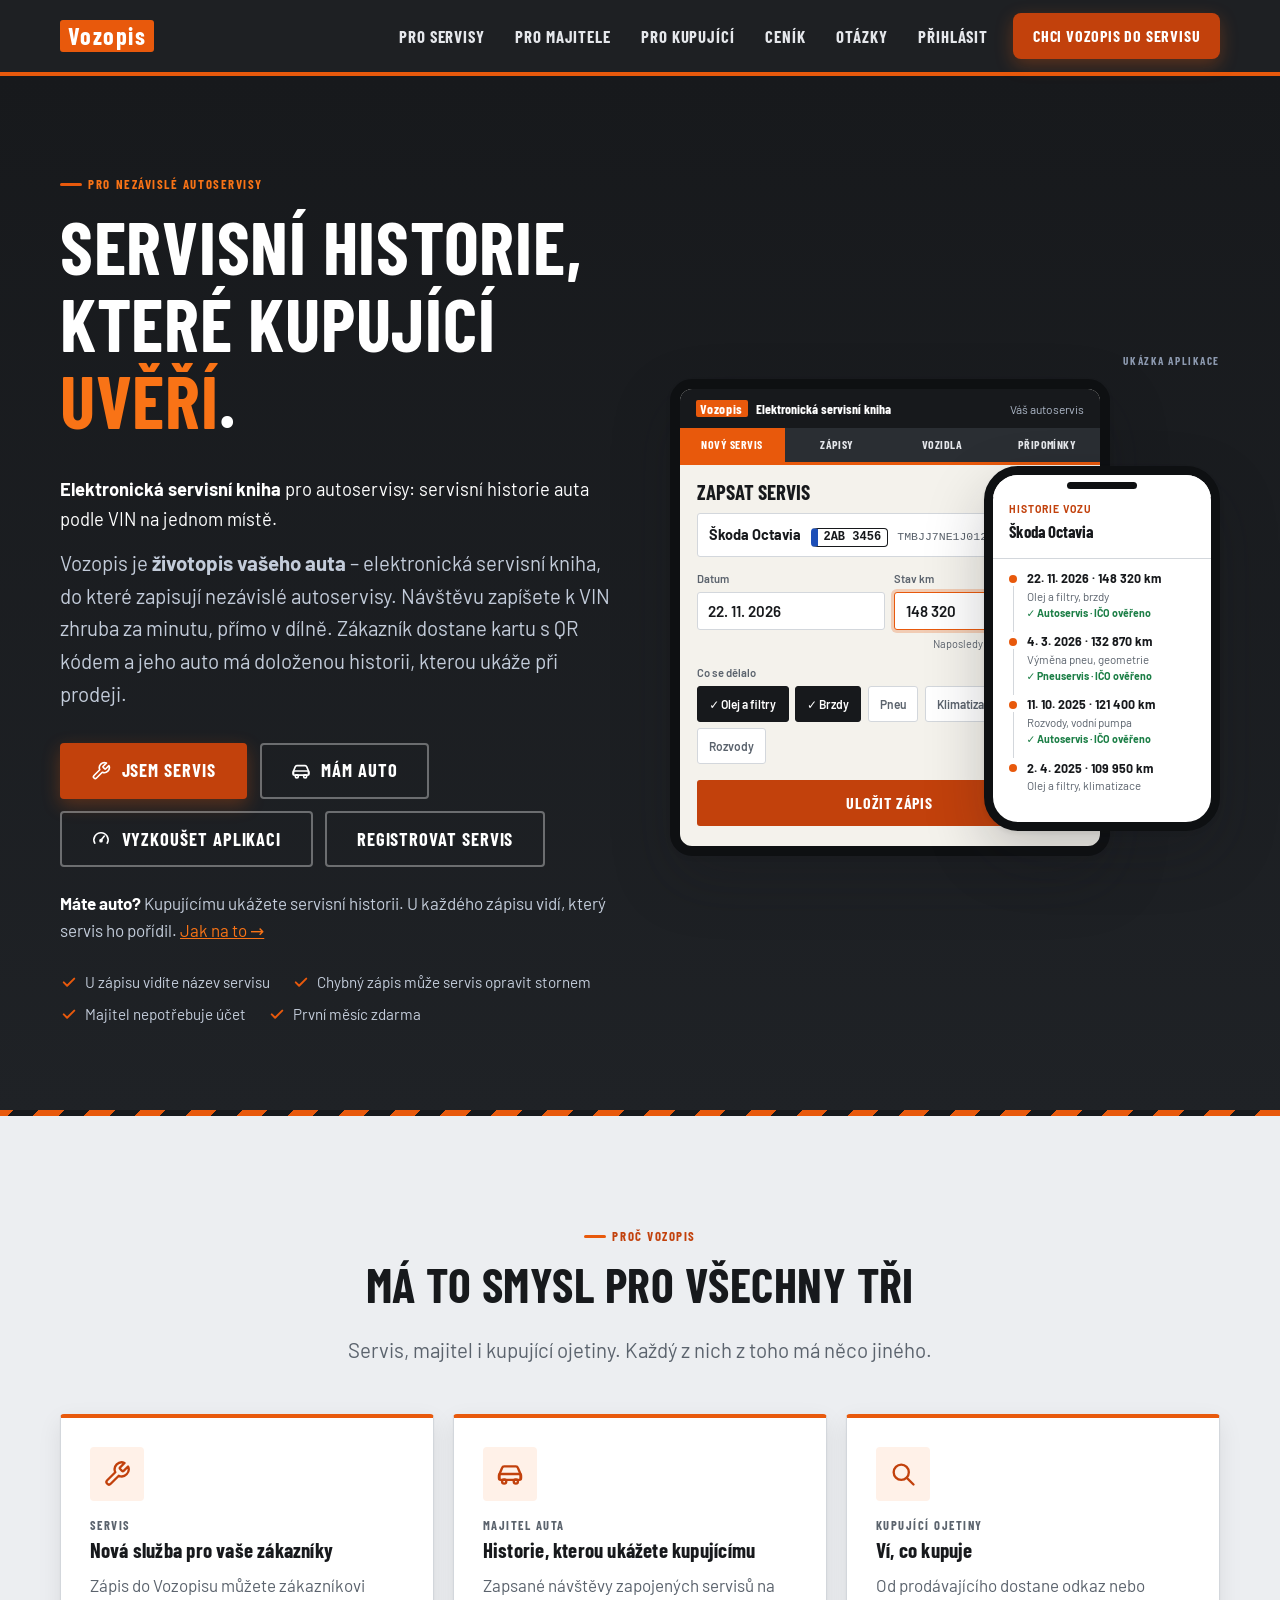
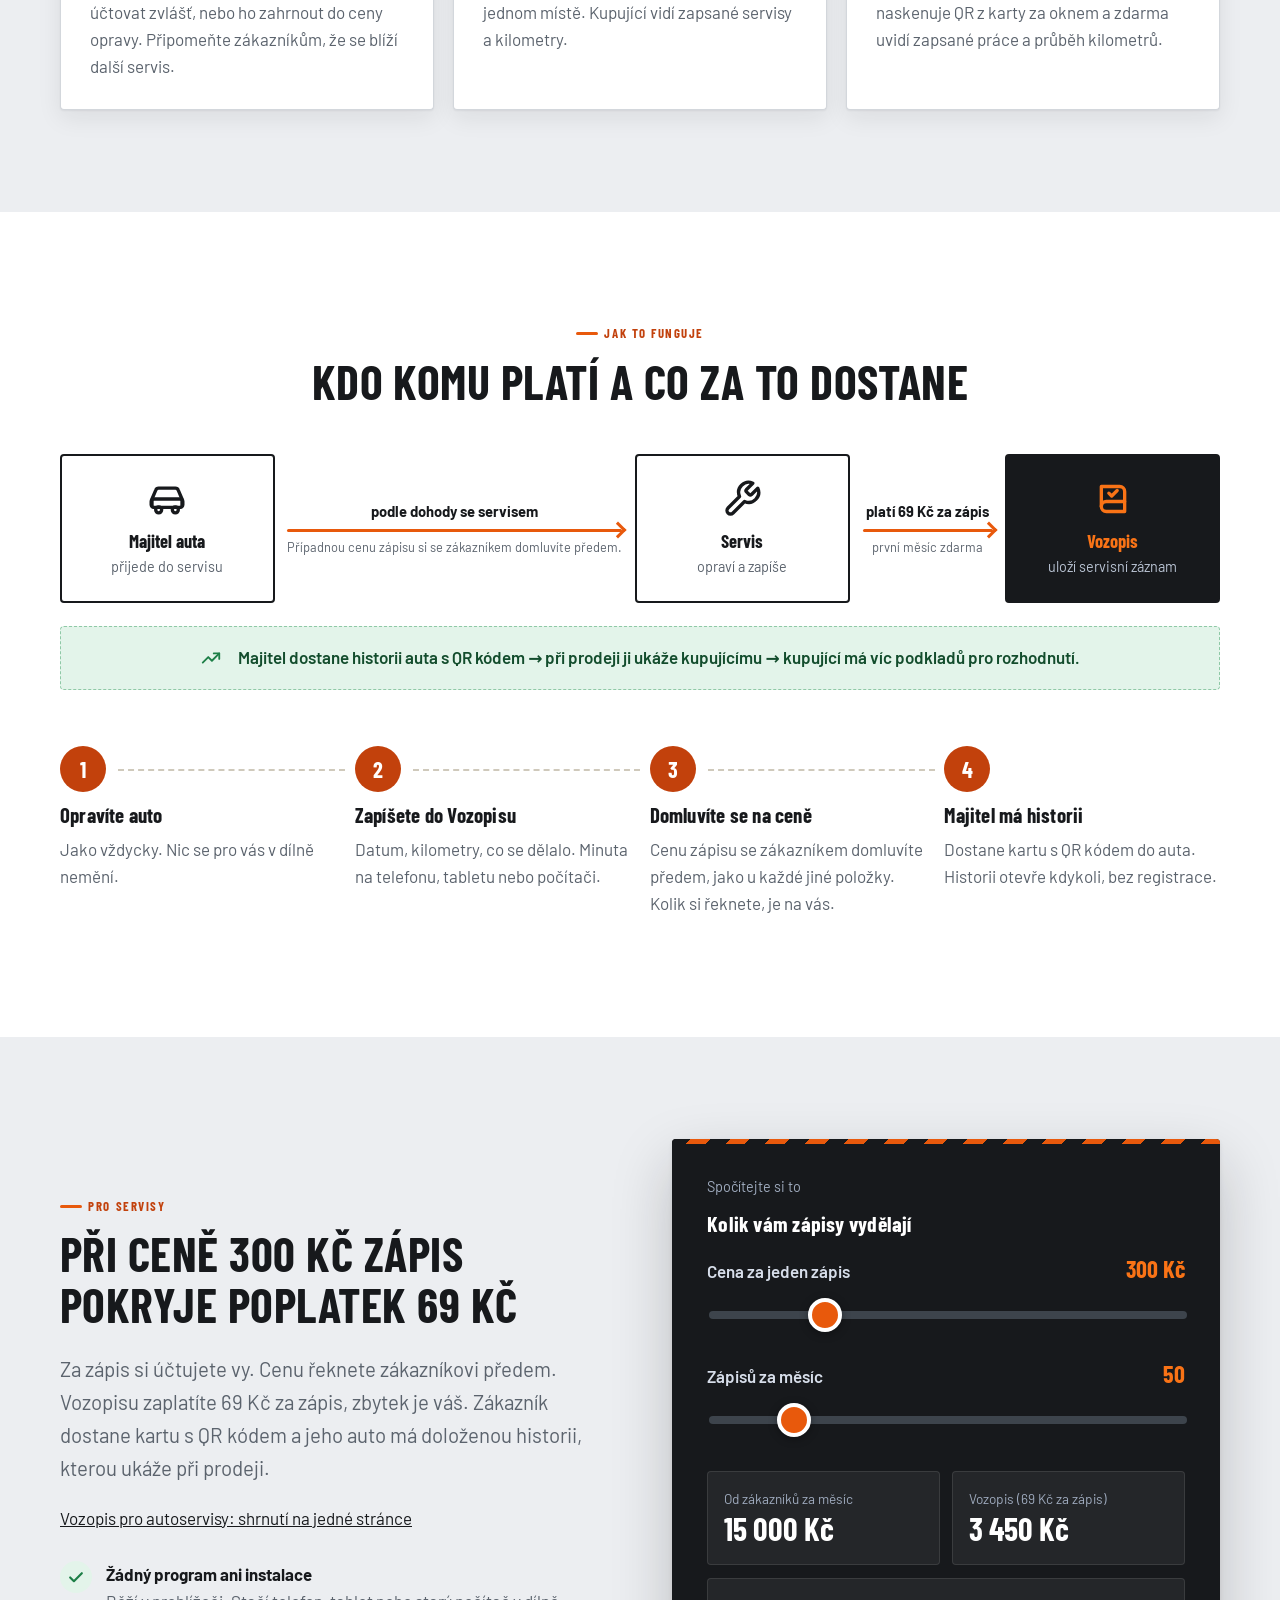
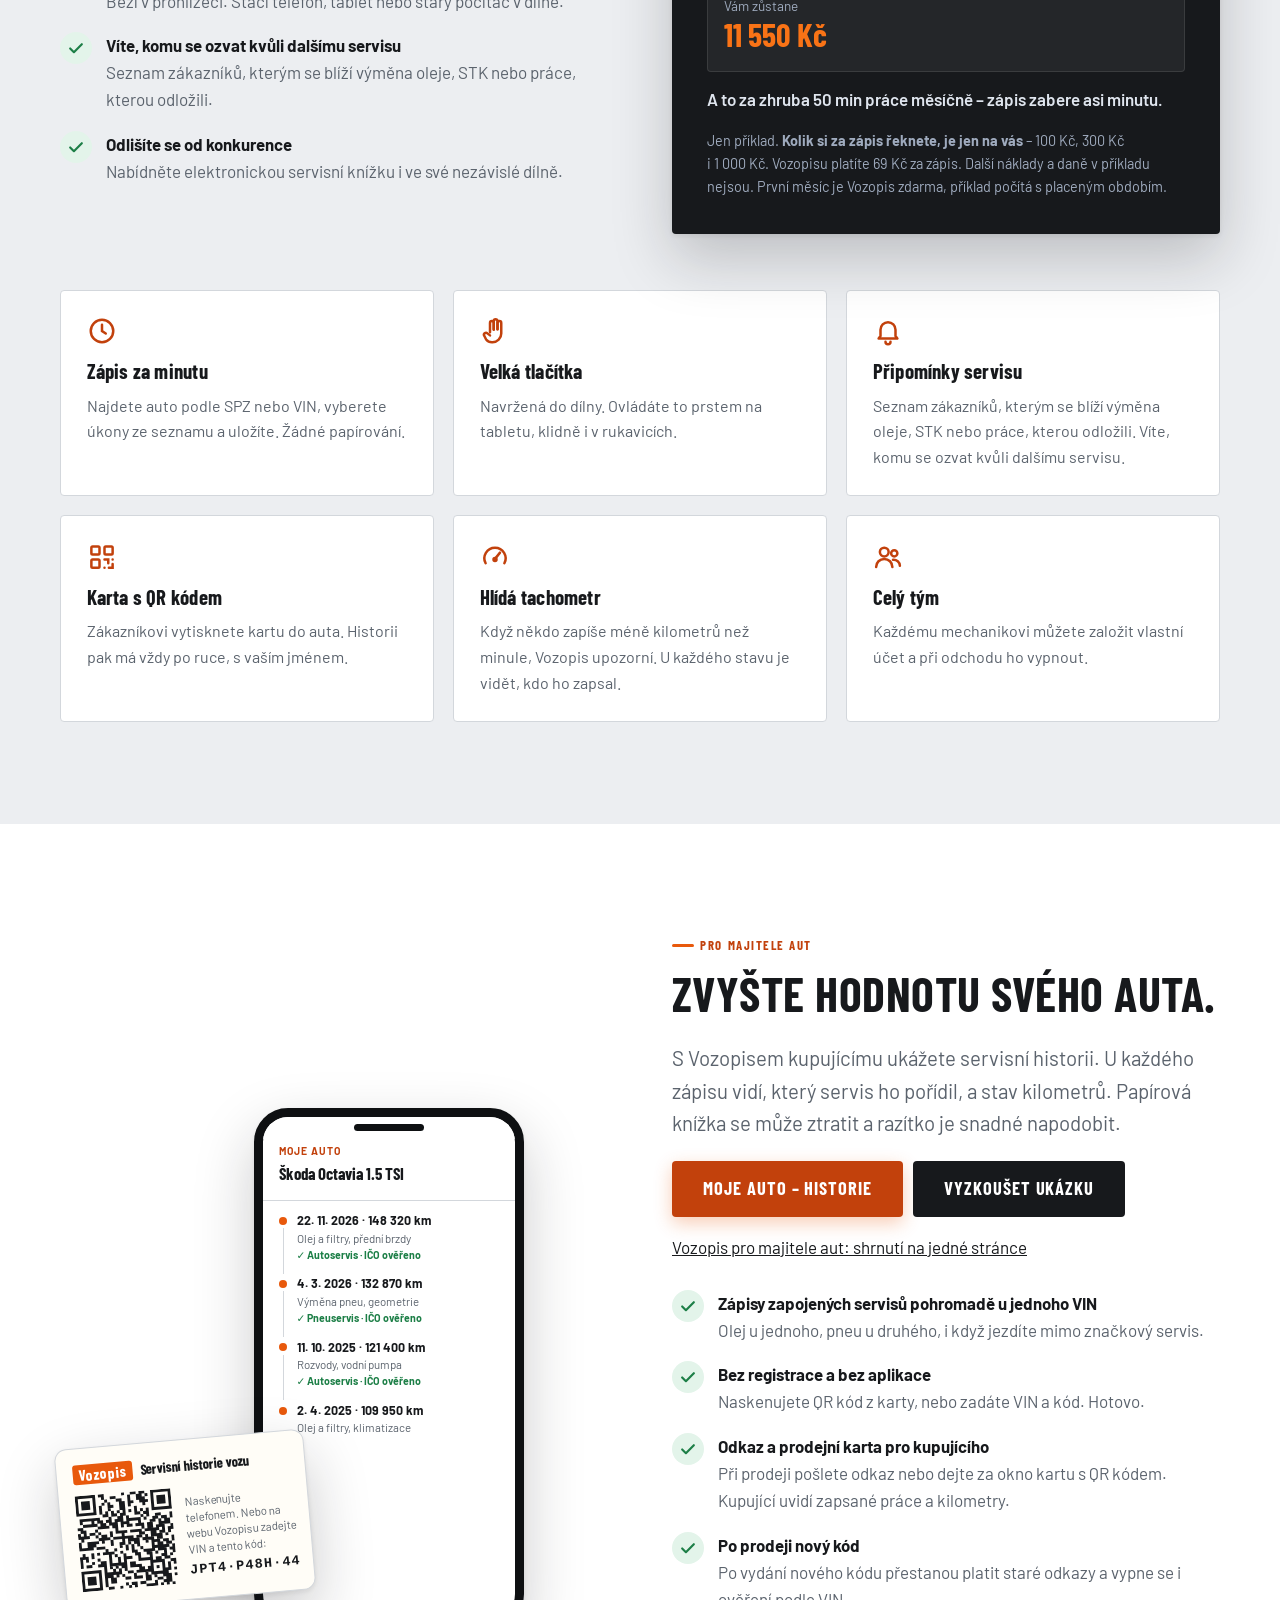
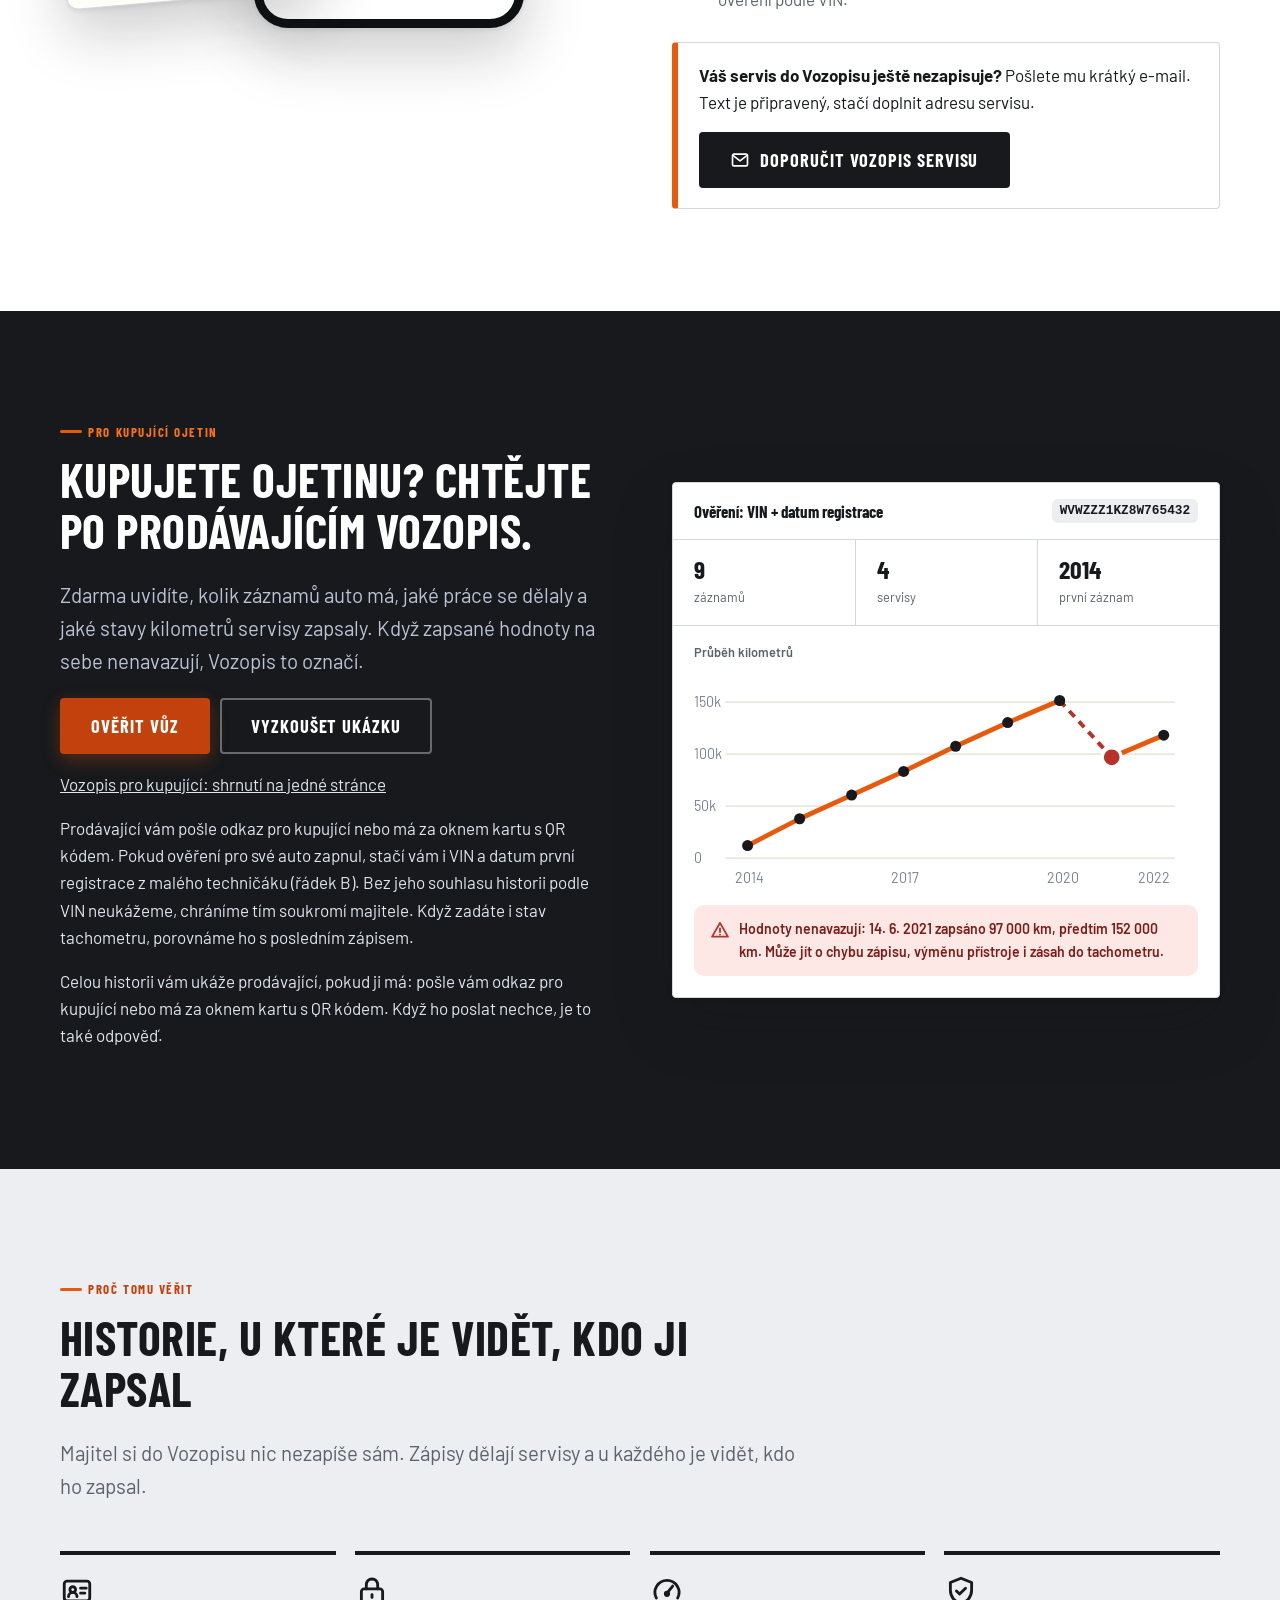
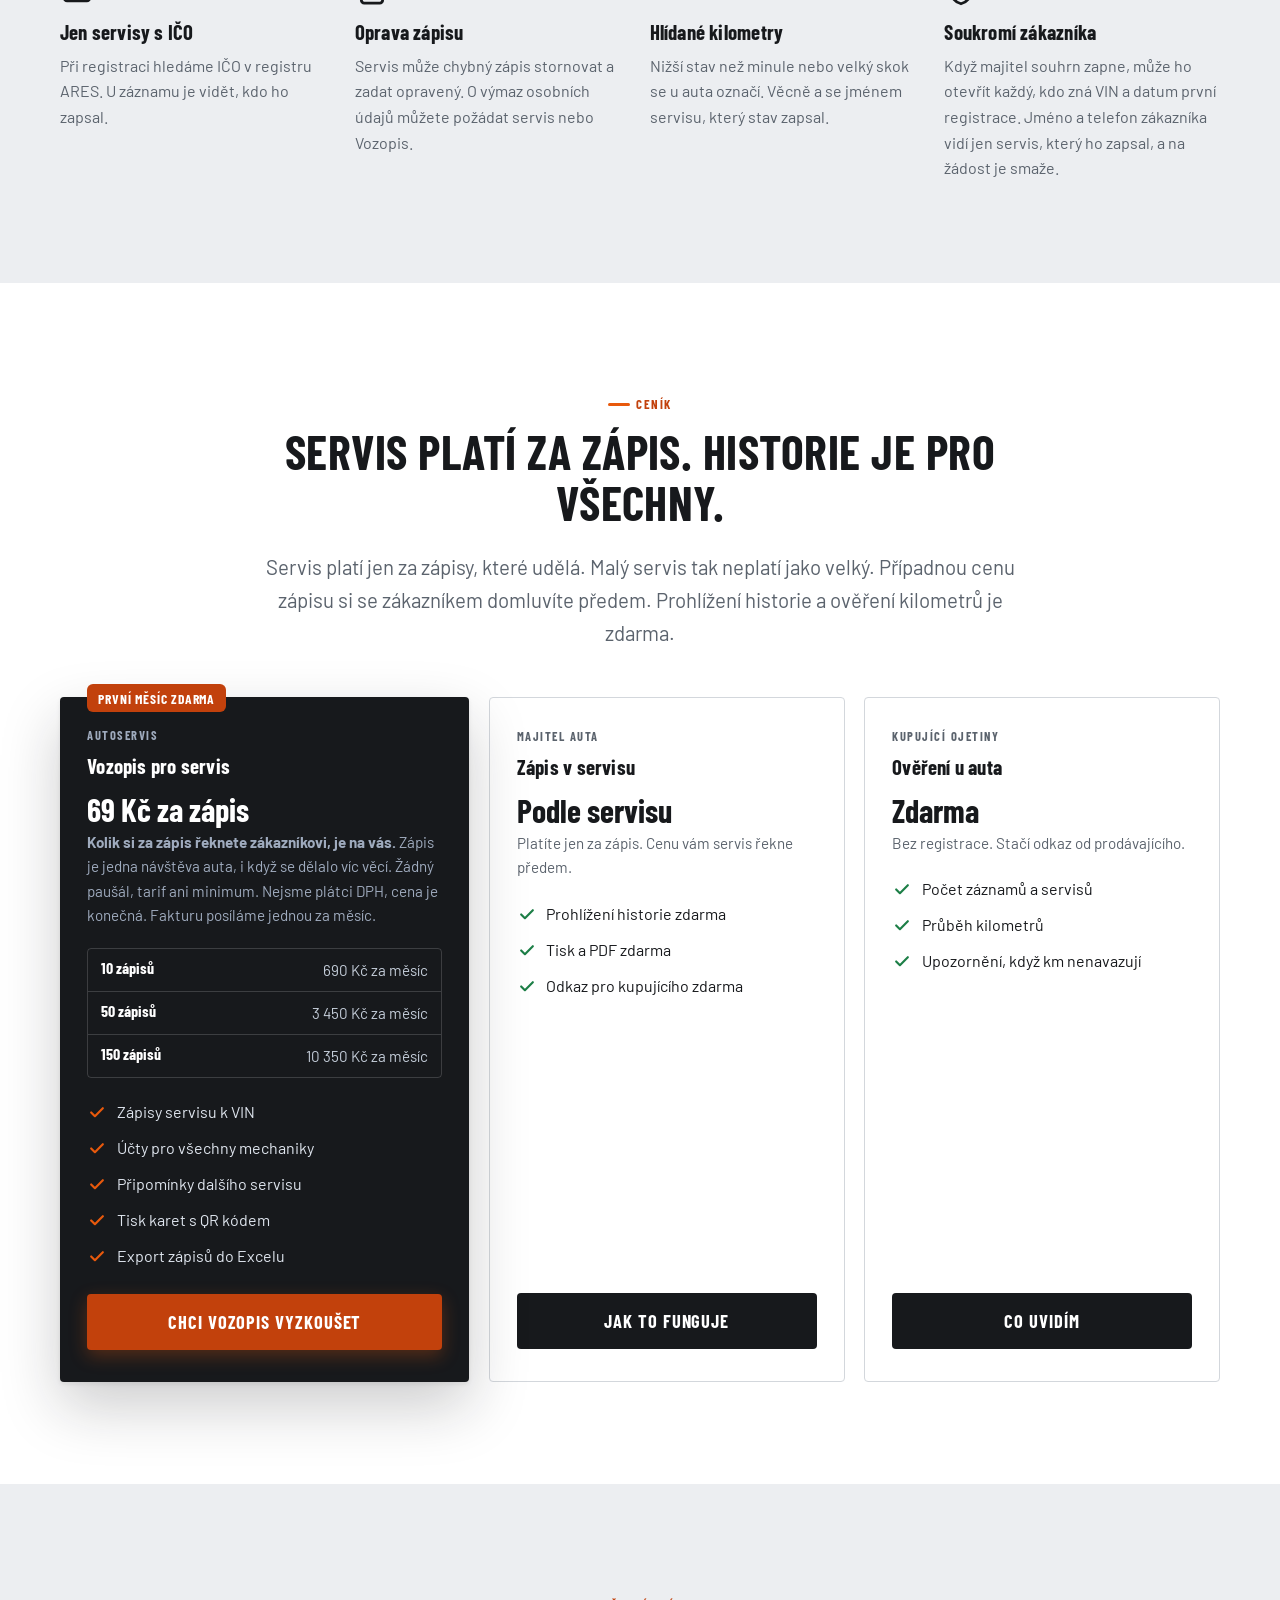
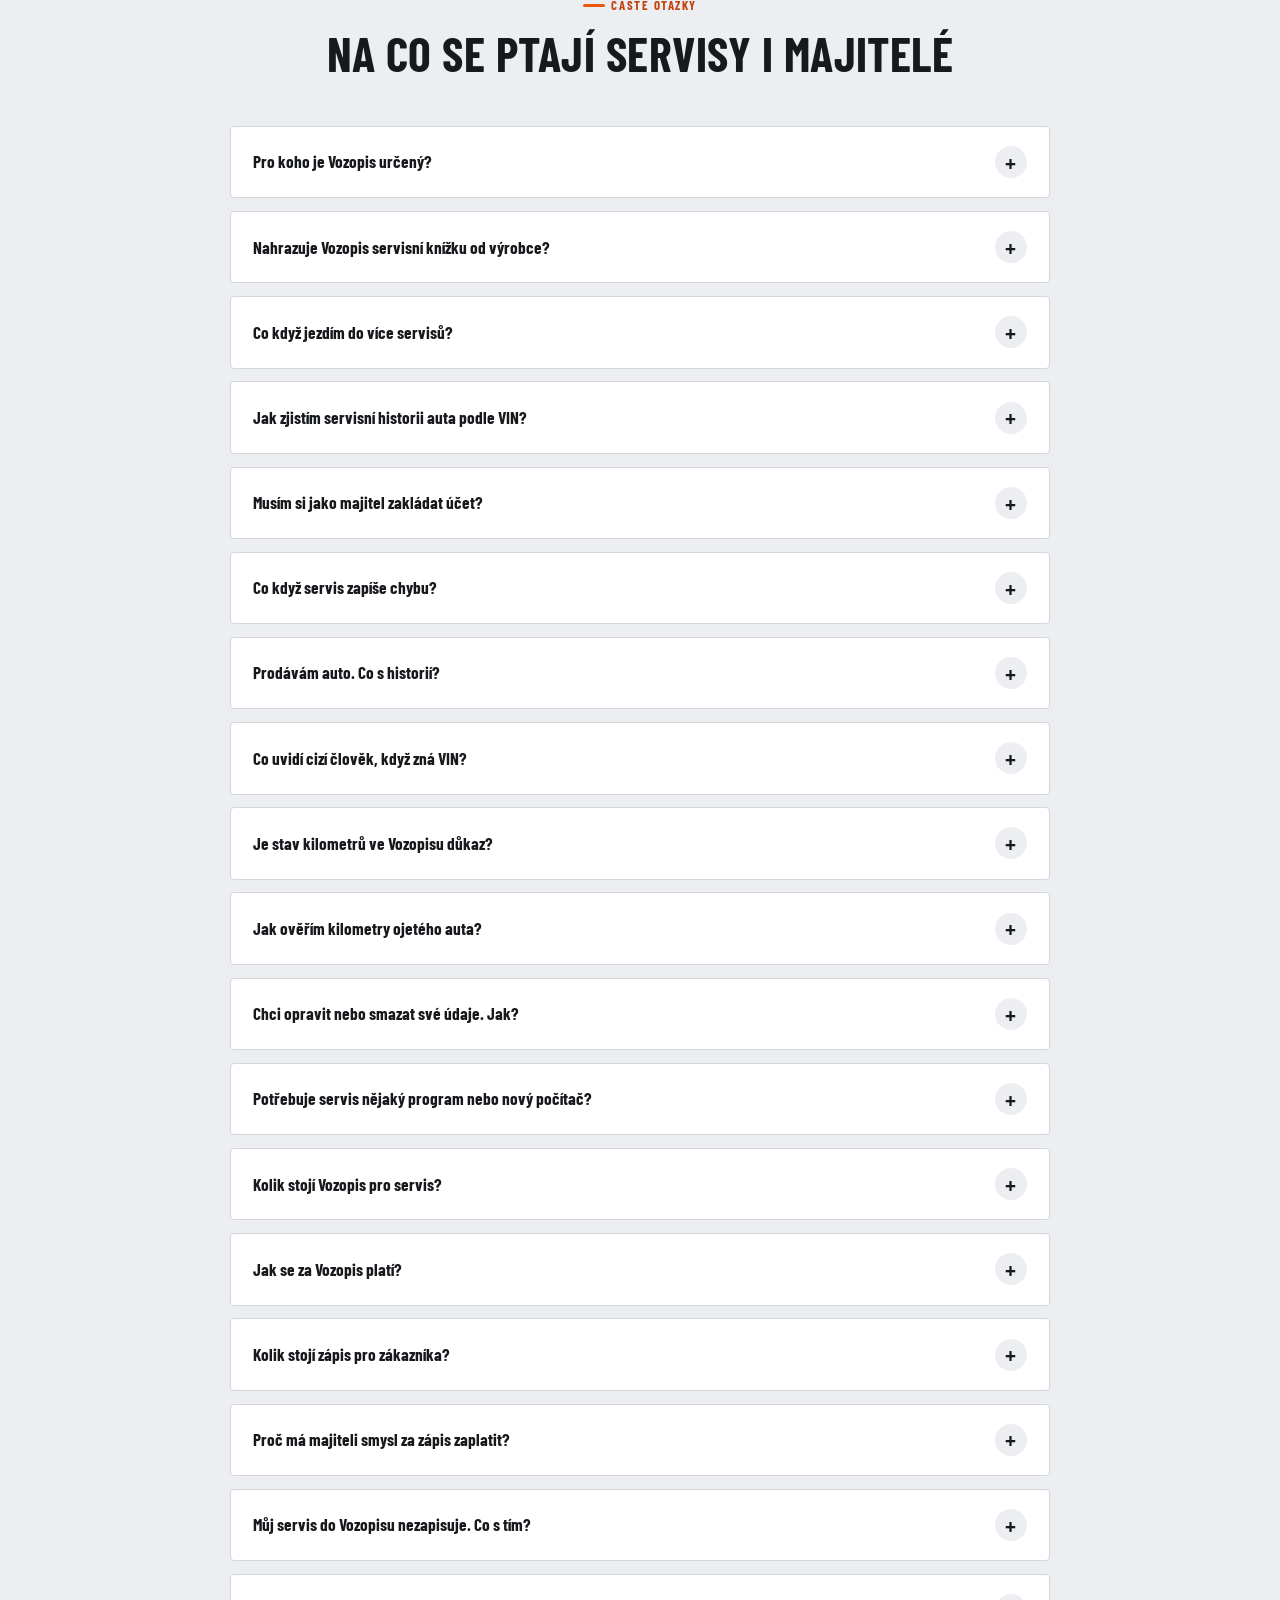
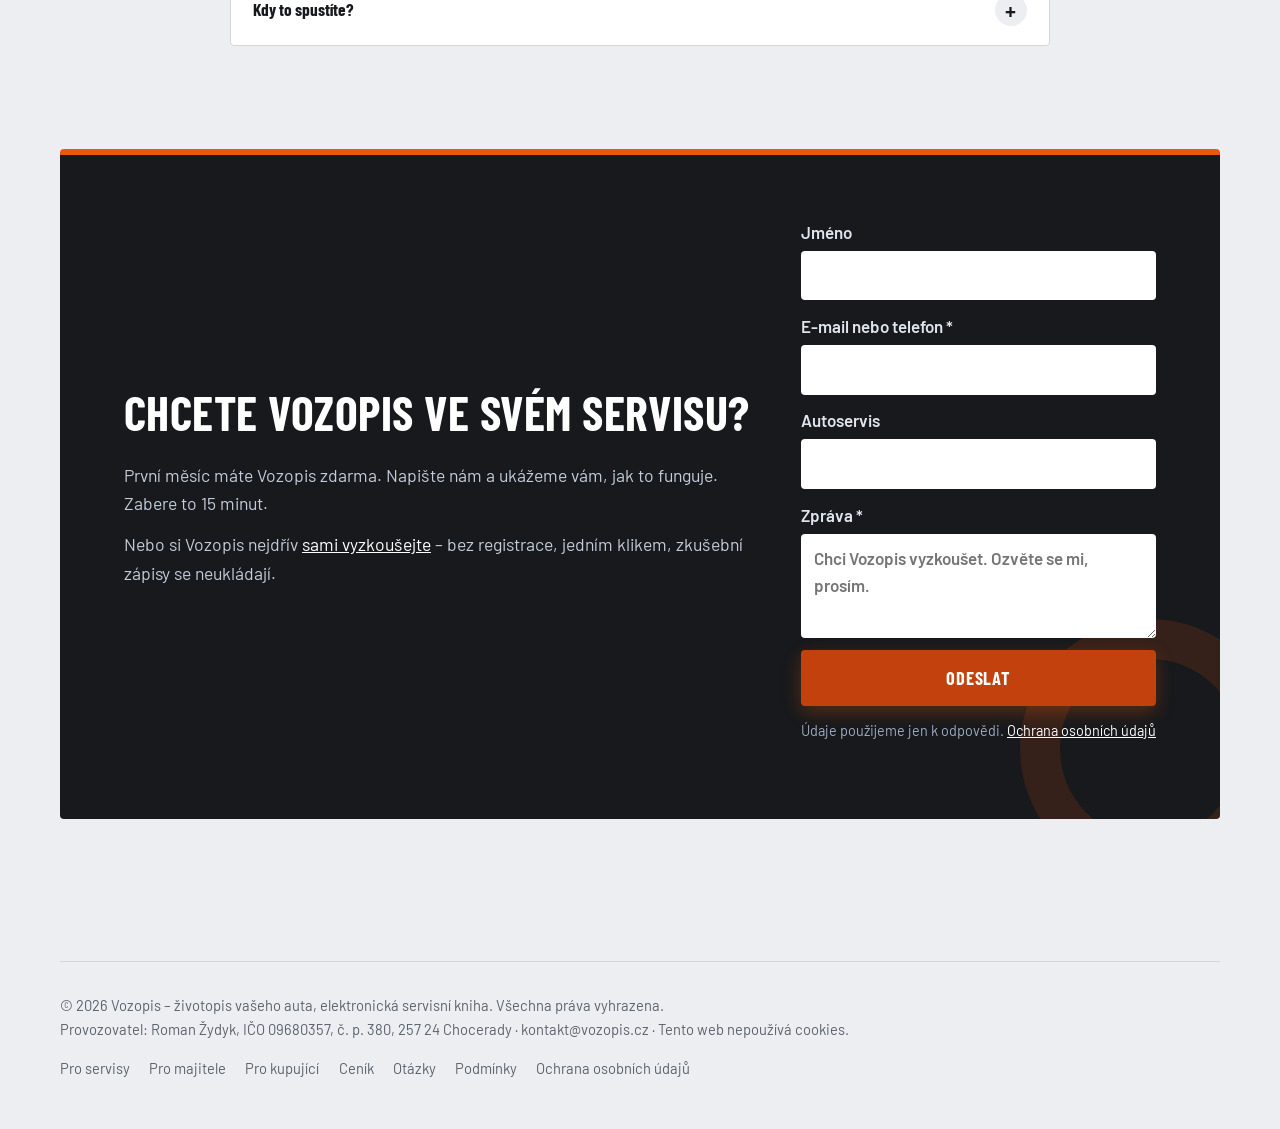
==== index.html @ 5b045a1c "Kontakt kontakt@vozopis.cz místo Gmailu" ====
<!doctype html>
<html lang="cs">
<head>
  <meta charset="utf-8">
  <meta name="viewport" content="width=device-width, initial-scale=1">
  <title>Elektronická servisní kniha pro autoservisy – Vozopis</title>
  <meta name="description" content="Elektronická servisní kniha pro nezávislé autoservisy. Zapište servis k VIN za minutu, zákazník dostane historii auta s QR kódem. 69 Kč za zápis, první měsíc zdarma.">
  <meta name="theme-color" content="#17191c">
  <meta name="tdm-reservation" content="1">
  <meta name="robots" content="noai, noimageai">
  <meta property="og:type" content="website">
  <meta property="og:locale" content="cs_CZ">
  <meta property="og:title" content="Vozopis – životopis vašeho auta">
  <meta property="og:description" content="Servisní historie, které kupující uvěří. Pro nezávislé autoservisy a jejich zákazníky.">
  <meta property="og:url" content="https://vozopis.cz/">
  <meta property="og:image" content="https://vozopis.cz/assets/og.png?v=2">
  <meta property="og:image:type" content="image/png">
  <meta property="og:image:width" content="1200">
  <meta property="og:image:height" content="630">
  <meta property="og:image:alt" content="Vozopis – servisní historie, které kupující uvěří">
  <meta property="og:site_name" content="Vozopis">
  <link rel="canonical" href="https://vozopis.cz/">
  <meta name="twitter:card" content="summary_large_image">
  <meta name="twitter:title" content="Elektronická servisní kniha pro autoservisy – Vozopis">
  <meta name="twitter:description" content="Zapište servis k VIN zhruba za minutu. Zákazník dostane historii auta s QR kódem, kterou ukáže při prodeji kupujícímu.">
  <meta name="twitter:image" content="https://vozopis.cz/assets/og.png?v=2">
  <meta name="twitter:image:alt" content="Vozopis – servisní historie, které kupující uvěří">
  <link rel="icon" href="assets/favicon.svg" type="image/svg+xml">
  <link rel="preload" href="assets/fonts/barlow-condensed-latin-700.woff2" as="font" type="font/woff2" crossorigin>
  <link rel="preload" href="assets/fonts/barlow-latin-400.woff2" as="font" type="font/woff2" crossorigin>
  <link rel="stylesheet" href="assets/style.css">
  <script type="application/ld+json">
  {
    "@context": "https://schema.org",
    "@graph": [
      {
        "@type": "Organization",
        "@id": "https://vozopis.cz/#organizace",
        "name": "Vozopis",
        "url": "https://vozopis.cz/",
        "email": "kontakt@vozopis.cz",
        "description": "Elektronická servisní kniha pro nezávislé autoservisy v Česku.",
        "areaServed": { "@type": "Country", "name": "Česko" },
        "contactPoint": {
          "@type": "ContactPoint",
          "contactType": "zákaznická podpora",
          "email": "kontakt@vozopis.cz",
          "availableLanguage": ["cs"]
        }
      },
      {
        "@type": "WebSite",
        "@id": "https://vozopis.cz/#web",
        "url": "https://vozopis.cz/",
        "name": "Vozopis",
        "inLanguage": "cs",
        "publisher": { "@id": "https://vozopis.cz/#organizace" }
      },
      {
        "@type": "Service",
        "@id": "https://vozopis.cz/#sluzba",
        "name": "Elektronická servisní kniha Vozopis",
        "serviceType": "Elektronická servisní kniha",
        "description": "Elektronická servisní kniha pro nezávislé autoservisy. Servis zapíše návštěvu auta k VIN, majitel dostane historii s QR kódem a při prodeji ji ukáže kupujícímu.",
        "provider": { "@id": "https://vozopis.cz/#organizace" },
        "areaServed": { "@type": "Country", "name": "Česko" },
        "audience": [
          { "@type": "BusinessAudience", "name": "nezávislé autoservisy" },
          { "@type": "PeopleAudience", "name": "majitelé aut" }
        ],
        "offers": {
          "@type": "Offer",
          "url": "https://vozopis.cz/#cenik",
          "price": "69",
          "priceCurrency": "CZK",
          "description": "Cena za jeden zápis do servisní knihy. Bez paušálu, první měsíc zdarma."
        }
      },
      {
        "@type": "FAQPage",
        "@id": "https://vozopis.cz/#otazky",
        "mainEntity": [
          {
            "@type": "Question",
            "name": "Pro koho je Vozopis určený?",
            "acceptedAnswer": {
              "@type": "Answer",
              "text": "Pro tři skupiny. Nezávislé autoservisy ho mohou používat jako další placenou službu a přehled zákazníků, kterým se blíží servis. Majitelé aut díky němu doloží, co se na autě dělalo, a při prodeji to ukážou kupujícímu. Kupujícímu může majitel poslat odkaz na zapsané práce a stavy kilometrů. Pokud majitel zapne ověření podle VIN, kupující s\u00a0VIN a datem první registrace získá bezplatný souhrn."
            }
          },
          {
            "@type": "Question",
            "name": "Nahrazuje Vozopis servisní knížku od výrobce?",
            "acceptedAnswer": {
              "@type": "Answer",
              "text": "Ne, doplňuje ji. Hodí se hlavně pro auta, která jezdí do nezávislých servisů. Zápis ve Vozopisu se automaticky nepřenese do systému výrobce. U\u00a0servisu mimo značku tak značková knížka často zápisy nemá, Vozopis drží historii napříč servisy."
            }
          },
          {
            "@type": "Question",
            "name": "Jak zjistím servisní historii auta podle VIN?",
            "acceptedAnswer": {
              "@type": "Answer",
              "text": "Historie je uložená u\u00a0VIN. Majitel ji otevře QR kódem z\u00a0karty, nebo zadá VIN a přístupový kód. Kupujícímu ji ukáže odkazem pro kupující nebo kartou za oknem. Samotný VIN k\u00a0ověření nestačí: souhrn se zobrazí jen u\u00a0aut, kde majitel ověření zapnul, a\u00a0jen s\u00a0datem první registrace z\u00a0techničáku."
            }
          },
          {
            "@type": "Question",
            "name": "Musím si jako majitel zakládat účet?",
            "acceptedAnswer": {
              "@type": "Answer",
              "text": "Ne. Historii otevřete QR kódem z\u00a0karty, nebo zadáte VIN a přístupový kód. Žádné heslo, žádná aplikace."
            }
          },
          {
            "@type": "Question",
            "name": "Co uvidí cizí člověk, když zná VIN?",
            "acceptedAnswer": {
              "@type": "Answer",
              "text": "Nic. Souhrn (počet záznamů, typy prací, průběh kilometrů) ukážeme jen u\u00a0aut, jejichž majitel ověření sám zapnul (třeba když auto prodává), a jen tomu, kdo zadá i datum první registrace z\u00a0techničáku. Jména, telefony, SPZ ani ceny neuvidí nikdo cizí. Kupující, kterému majitel pošle odkaz, vidí servisy a kilometry, ceny ne. Majitel může ověření kdykoli zase vypnout."
            }
          },
          {
            "@type": "Question",
            "name": "Je stav kilometrů ve Vozopisu důkaz?",
            "acceptedAnswer": {
              "@type": "Answer",
              "text": "Ne. Údaje zapisují servisy a Vozopis je neověřuje. Když hodnoty nenavazují, může jít o\u00a0chybu při zápisu, výměnu přístroje i zásah do tachometru. Berte to jako důvod se zeptat, ne jako rozsudek."
            }
          },
          {
            "@type": "Question",
            "name": "Jak ověřím kilometry ojetého auta?",
            "acceptedAnswer": {
              "@type": "Answer",
              "text": "Vozopis porovnává stavy kilometrů z\u00a0platných zápisů. Stornované a sporné zápisy do výpočtu nezahrnuje. Když je některý stav nižší než předchozí, nebo skokově nesedí, záznam se označí a\u00a0je u\u00a0něj vidět servis, který ho zapsal. Berte to jako důvod se zeptat prodejce. Údaje zapisují servisy a\u00a0Vozopis je neověřuje, takže to není potvrzení, že je tachometr stočený."
            }
          },
          {
            "@type": "Question",
            "name": "Kolik stojí Vozopis pro servis?",
            "acceptedAnswer": {
              "@type": "Answer",
              "text": "69\u00a0Kč za každý zápis. Zápis je jedna návštěva auta v\u00a0servisu, i když se dělalo víc věcí: výměna oleje, filtrů a brzd při jedné návštěvě je jeden zápis. Když stejné auto přijede v\u00a0měsíci dvakrát, jsou to dva zápisy. Žádný paušál, tarif ani minimum: když měsíc nic nezapíšete, nic neplatíte. Nejsme plátci DPH, cena je konečná. První měsíc máte Vozopis zdarma, takže si ho v\u00a0dílně vyzkoušíte bez rizika."
            }
          }
        ]
      }
    ]
  }
  </script>
  <script data-goatcounter="https://vozopis.goatcounter.com/count" async src="//gc.zgo.at/count.js"></script>
</head>
<body>

<a class="skip-link" href="#top">Přeskočit na obsah</a>

<svg width="0" height="0" style="position:absolute" aria-hidden="true">
  <defs>
    <symbol id="i-check" viewBox="0 0 24 24" fill="none" stroke="currentColor" stroke-width="2.6" stroke-linecap="round" stroke-linejoin="round"><path d="M5 12.5l4.5 4.5L19 7.5"/></symbol>
    <symbol id="i-wrench" viewBox="0 0 24 24" fill="none" stroke="currentColor" stroke-width="2" stroke-linecap="round" stroke-linejoin="round"><path d="M14.7 6.3a1 1 0 0 0 0 1.4l1.6 1.6a1 1 0 0 0 1.4 0l3.77-3.77a6 6 0 0 1-7.94 7.94l-6.91 6.91a2.12 2.12 0 0 1-3-3l6.91-6.91a6 6 0 0 1 7.94-7.94l-3.76 3.76z"/></symbol>
    <symbol id="i-car" viewBox="0 0 24 24" fill="none" stroke="currentColor" stroke-width="2" stroke-linecap="round" stroke-linejoin="round"><path d="M3 16v-4l2.2-5.2A2 2 0 0 1 7 5.5h10a2 2 0 0 1 1.8 1.3L21 12v4"/><rect x="2.5" y="12" width="19" height="5" rx="1.5"/><circle cx="7" cy="18.5" r="1.8"/><circle cx="17" cy="18.5" r="1.8"/></symbol>
    <symbol id="i-search" viewBox="0 0 24 24" fill="none" stroke="currentColor" stroke-width="2" stroke-linecap="round"><circle cx="10.5" cy="10.5" r="6.5"/><path d="M15.5 15.5L21 21"/></symbol>
    <symbol id="i-book" viewBox="0 0 24 24" fill="none" stroke="currentColor" stroke-width="2" stroke-linecap="round" stroke-linejoin="round"><path d="M5 4.5h11a3 3 0 0 1 3 3v12H8a3 3 0 0 1-3-3z"/><path d="M5 16.5a3 3 0 0 1 3-3h11"/><path d="M9.5 8.5l1.7 1.7 3.3-3.3"/></symbol>
    <symbol id="i-clock" viewBox="0 0 24 24" fill="none" stroke="currentColor" stroke-width="2" stroke-linecap="round"><circle cx="12" cy="12" r="9"/><path d="M12 7v5l3 2"/></symbol>
    <symbol id="i-hand" viewBox="0 0 24 24" fill="none" stroke="currentColor" stroke-width="2" stroke-linecap="round" stroke-linejoin="round"><path d="M8 13V5.5a1.5 1.5 0 0 1 3 0V11"/><path d="M11 10.5V4a1.5 1.5 0 0 1 3 0v6.5"/><path d="M14 10.5V5.5a1.5 1.5 0 0 1 3 0V14a7 7 0 0 1-7 7h-.5a6 6 0 0 1-4.6-2.2L3.5 16a1.6 1.6 0 0 1 2.4-2.1L8 15.5"/></symbol>
    <symbol id="i-bell" viewBox="0 0 24 24" fill="none" stroke="currentColor" stroke-width="2" stroke-linecap="round" stroke-linejoin="round"><path d="M6 16V11a6 6 0 1 1 12 0v5l1.5 2h-15z"/><path d="M10 20.5a2 2 0 0 0 4 0"/></symbol>
    <symbol id="i-qr" viewBox="0 0 24 24" fill="none" stroke="currentColor" stroke-width="2" stroke-linecap="round"><rect x="3.5" y="3.5" width="6.5" height="6.5" rx="1"/><rect x="14" y="3.5" width="6.5" height="6.5" rx="1"/><rect x="3.5" y="14" width="6.5" height="6.5" rx="1"/><path d="M14 14h3v3M20.5 14v.01M14 20.5h.01M17.5 20.5h3v-3"/></symbol>
    <symbol id="i-gauge" viewBox="0 0 24 24" fill="none" stroke="currentColor" stroke-width="2" stroke-linecap="round"><path d="M4.5 17a8.5 8.5 0 1 1 15 0"/><path d="M12 13.5l4-5"/><circle cx="12" cy="14" r="1.2" fill="currentColor"/></symbol>
    <symbol id="i-team" viewBox="0 0 24 24" fill="none" stroke="currentColor" stroke-width="2" stroke-linecap="round"><circle cx="9" cy="8" r="3.5"/><path d="M2.5 20a6.5 6.5 0 0 1 13 0"/><circle cx="17" cy="9" r="2.5"/><path d="M16 14.2A5 5 0 0 1 21.5 19"/></symbol>
    <symbol id="i-id" viewBox="0 0 24 24" fill="none" stroke="currentColor" stroke-width="2" stroke-linecap="round" stroke-linejoin="round"><rect x="3" y="5" width="18" height="14" rx="2"/><circle cx="9" cy="11" r="2"/><path d="M6 16a3 3 0 0 1 6 0M14.5 10h4M14.5 13.5h3"/></symbol>
    <symbol id="i-lock" viewBox="0 0 24 24" fill="none" stroke="currentColor" stroke-width="2" stroke-linecap="round"><rect x="4.5" y="10.5" width="15" height="10" rx="2"/><path d="M8 10.5V7.5a4 4 0 0 1 8 0v3"/><path d="M12 14.5v2"/></symbol>
    <symbol id="i-pen" viewBox="0 0 24 24" fill="none" stroke="currentColor" stroke-width="2" stroke-linecap="round" stroke-linejoin="round"><path d="M4 20h4L19 9l-4-4L4 16z"/><path d="M13.5 6.5l4 4"/></symbol>
    <symbol id="i-shield" viewBox="0 0 24 24" fill="none" stroke="currentColor" stroke-width="2" stroke-linecap="round" stroke-linejoin="round"><path d="M12 3l7.5 3v5.5c0 4.6-3.2 8.3-7.5 9.5-4.3-1.2-7.5-4.9-7.5-9.5V6z"/><path d="M8.8 12l2.2 2.2 4.2-4.2"/></symbol>
    <symbol id="i-coin" viewBox="0 0 24 24" fill="none" stroke="currentColor" stroke-width="2" stroke-linecap="round"><ellipse cx="12" cy="7" rx="7" ry="3"/><path d="M5 7v5c0 1.7 3.1 3 7 3s7-1.3 7-3V7"/><path d="M5 12v5c0 1.7 3.1 3 7 3s7-1.3 7-3v-5"/></symbol>
    <symbol id="i-trend" viewBox="0 0 24 24" fill="none" stroke="currentColor" stroke-width="2" stroke-linecap="round" stroke-linejoin="round"><path d="M3 17l6-6 4 4 8-8"/><path d="M15 7h6v6"/></symbol>
    <symbol id="i-alert" viewBox="0 0 24 24" fill="none" stroke="currentColor" stroke-width="2.2" stroke-linecap="round" stroke-linejoin="round"><path d="M12 3.5L2.5 20h19z"/><path d="M12 10v4.5M12 17.5v.01"/></symbol>
    <symbol id="i-mail" viewBox="0 0 24 24" fill="none" stroke="currentColor" stroke-width="2" stroke-linecap="round" stroke-linejoin="round"><rect x="3" y="5" width="18" height="14" rx="2"/><path d="M3.5 6.5L12 13l8.5-6.5"/></symbol>
    <symbol id="i-arrow" viewBox="0 0 24 24" fill="none" stroke="currentColor" stroke-width="2.4" stroke-linecap="round" stroke-linejoin="round"><path d="M5 12h14M13 6l6 6-6 6"/></symbol>
  </defs>
</svg>

<header class="site-header">
  <div class="wrap">
    <a class="logo" href="#top" aria-label="Vozopis – elektronická servisní kniha, na začátek stránky">
      <span class="brand-mark">Vozopis</span><span class="brand-name">Elektronická servisní kniha</span>
    </a>
    <nav class="nav" aria-label="Hlavní menu">
      <div class="nav-links" id="nav-links">
        <a href="#servisy">Pro servisy</a>
        <a href="#majitele">Pro majitele</a>
        <a href="#kupujici">Pro kupující</a>
        <a href="#najit-servis" class="needs-dir" hidden>Najít servis</a>
        <a href="#cenik">Ceník</a>
        <a href="#faq">Otázky</a>
        <a href="https://muj.vozopis.cz/prihlaseni/">Přihlásit</a>
      </div>
      <a class="btn btn-primary" href="#kontakt">Chci Vozopis do servisu</a>
      <button type="button" class="nav-toggle" aria-expanded="false" aria-controls="nav-links">Menu</button>
    </nav>
  </div>
</header>

<main id="top" tabindex="-1">

<section class="hero" aria-labelledby="hero-title">
  <div class="wrap">
    <div>
      <p class="eyebrow">Pro nezávislé autoservisy</p>
      <h1 id="hero-title">Servisní historie, které kupující <em>uvěří</em>.</h1>
      <p class="hero-kw"><b>Elektronická servisní kniha</b> pro autoservisy: servisní historie auta podle VIN na jednom místě.</p>
      <p class="lead">Vozopis je <b>životopis vašeho auta</b> – elektronická servisní kniha, do které zapisují nezávislé autoservisy. Návštěvu zapíšete k&nbsp;VIN zhruba za minutu, přímo v&nbsp;dílně. Zákazník dostane kartu s&nbsp;QR kódem a jeho auto má doloženou historii, kterou ukáže při prodeji.</p>
      <div class="hero-cta">
        <a class="btn btn-primary" href="#servisy"><svg aria-hidden="true"><use href="#i-wrench"/></svg>Jsem servis</a>
        <a class="btn btn-ghost" href="#majitele"><svg aria-hidden="true"><use href="#i-car"/></svg>Mám auto</a>
        <a class="btn btn-ghost" href="https://demo.vozopis.cz/prihlaseni/"><svg aria-hidden="true"><use href="#i-gauge"/></svg>Vyzkoušet aplikaci</a>
        <a class="btn btn-ghost" href="https://muj.vozopis.cz/registrace/">Registrovat servis</a>
        <a class="btn btn-ghost needs-dir" href="#najit-servis" hidden><svg aria-hidden="true"><use href="#i-search"/></svg>Seznam servisů</a>
      </div>
      <p class="hero-owner"><b>Máte auto?</b> Kupujícímu ukážete servisní historii. U&nbsp;každého zápisu vidí, který servis ho pořídil. <a href="#majitele">Jak na to&nbsp;→</a></p>
      <ul class="checks" role="list">
        <li><svg aria-hidden="true"><use href="#i-check"/></svg>U zápisu vidíte název servisu</li>
        <li><svg aria-hidden="true"><use href="#i-check"/></svg>Chybný zápis může servis opravit stornem</li>
        <li><svg aria-hidden="true"><use href="#i-check"/></svg>Majitel nepotřebuje účet</li>
        <li><svg aria-hidden="true"><use href="#i-check"/></svg>První měsíc zdarma</li>
      </ul>
    </div>

    <div class="mock" aria-hidden="true">
      <span class="mock-label">Ukázka aplikace</span>
      <div class="tablet">
        <div class="app-bar"><span class="mini-logo">Vozopis</span>Elektronická servisní kniha <span>Váš autoservis</span></div>
        <div class="app-tabs"><span class="on">Nový servis</span><span>Zápisy</span><span>Vozidla</span><span>Připomínky</span></div>
        <div class="app-body">
          <div class="app-title">Zapsat servis</div>
          <div class="car-chip"><b>Škoda Octavia</b><span class="plate">2AB 3456</span><code>TMBJJ7NE1J0123456</code></div>
          <div class="fields">
            <div class="fake-field">Datum<span>22. 11. 2026</span></div>
            <div class="fake-field focus">Stav km<span>148 320</span></div>
          </div>
          <div class="fake-hint">Naposledy zapsáno: 132 870 km</div>
          <div class="fake-field">Co se dělalo</div>
          <div class="chips"><span class="chip on">✓ Olej a filtry</span><span class="chip on">✓ Brzdy</span><span class="chip">Pneu</span><span class="chip">Klimatizace</span><span class="chip">Rozvody</span></div>
          <span class="fake-btn">Uložit zápis</span>
        </div>
      </div>
      <div class="phone">
        <div class="phone-top"></div>
        <div class="ph-head"><small>Historie vozu</small><b>Škoda Octavia</b></div>
        <ul class="tl">
          <li><b>22. 11. 2026 · 148 320 km</b>Olej a filtry, brzdy<br><span class="verified">✓ Autoservis · IČO ověřeno</span></li>
          <li><b>4. 3. 2026 · 132 870 km</b>Výměna pneu, geometrie<br><span class="verified">✓ Pneuservis · IČO ověřeno</span></li>
          <li><b>11. 10. 2025 · 121 400 km</b>Rozvody, vodní pumpa<br><span class="verified">✓ Autoservis · IČO ověřeno</span></li>
          <li><b>2. 4. 2025 · 109 950 km</b>Olej a filtry, klimatizace</li>
        </ul>
      </div>
    </div>
  </div>
</section>

<section aria-labelledby="win-title">
  <div class="wrap">
    <div class="section-head center">
      <p class="eyebrow">Proč Vozopis</p>
      <h2 id="win-title">Má to smysl pro všechny tři</h2>
      <p class="lead" style="margin-inline:auto">Servis, majitel i kupující ojetiny. Každý z&nbsp;nich z&nbsp;toho má něco jiného.</p>
    </div>
    <div class="winners">
      <article class="winner">
        <div class="ico"><svg aria-hidden="true"><use href="#i-wrench"/></svg></div>
        <p class="who">Servis</p>
        <h3>Nová služba pro vaše zákazníky</h3>
        <p>Zápis do Vozopisu můžete zákazníkovi účtovat zvlášť, nebo ho zahrnout do ceny opravy. Připomeňte zákazníkům, že se blíží další servis.</p>
      </article>
      <article class="winner">
        <div class="ico"><svg aria-hidden="true"><use href="#i-car"/></svg></div>
        <p class="who">Majitel auta</p>
        <h3>Historie, kterou ukážete kupujícímu</h3>
        <p>Zapsané návštěvy zapojených servisů na jednom místě. Kupující vidí zapsané servisy a kilometry.</p>
      </article>
      <article class="winner">
        <div class="ico"><svg aria-hidden="true"><use href="#i-search"/></svg></div>
        <p class="who">Kupující ojetiny</p>
        <h3>Ví, co kupuje</h3>
        <p>Od prodávajícího dostane odkaz nebo naskenuje QR z&nbsp;karty za oknem a zdarma uvidí zapsané práce a průběh kilometrů.</p>
      </article>
    </div>
  </div>
</section>

<section class="bg-white" id="jak" aria-labelledby="how-title">
  <div class="wrap">
    <div class="section-head center">
      <p class="eyebrow">Jak to funguje</p>
      <h2 id="how-title">Kdo komu platí a co za to dostane</h2>
    </div>
    <div class="flow">
      <div class="node"><svg aria-hidden="true"><use href="#i-car"/></svg><b>Majitel auta</b><span>přijede do servisu</span></div>
      <div class="arrow">podle dohody se servisem<i></i><small>Případnou cenu zápisu si se zákazníkem domluvíte předem.</small></div>
      <div class="node"><svg aria-hidden="true"><use href="#i-wrench"/></svg><b>Servis</b><span>opraví a zapíše</span></div>
      <div class="arrow">platí 69&nbsp;Kč za zápis<i></i><small>první měsíc zdarma</small></div>
      <div class="node esk"><svg aria-hidden="true"><use href="#i-book"/></svg><b>Vozopis</b><span>uloží servisní záznam</span></div>
    </div>
    <div class="flow-back">
      <svg aria-hidden="true"><use href="#i-trend"/></svg>
      Majitel dostane historii auta s&nbsp;QR kódem → při prodeji ji ukáže kupujícímu → kupující má víc podkladů pro rozhodnutí.
    </div>

    <ol class="steps" role="list">
      <li><h3>Opravíte auto</h3><p>Jako vždycky. Nic se pro vás v&nbsp;dílně nemění.</p></li>
      <li><h3>Zapíšete do Vozopisu</h3><p>Datum, kilometry, co se dělalo. Minuta na telefonu, tabletu nebo počítači.</p></li>
      <li><h3>Domluvíte se na ceně</h3><p>Cenu zápisu se zákazníkem domluvíte předem, jako u každé jiné položky. Kolik si řeknete, je na vás.</p></li>
      <li><h3>Majitel má historii</h3><p>Dostane kartu s&nbsp;QR kódem do auta. Historii otevře kdykoli, bez registrace.</p></li>
    </ol>
  </div>
</section>

<section id="servisy" aria-labelledby="ws-title">
  <div class="wrap">
    <div class="split">
      <div>
        <p class="eyebrow">Pro servisy</p>
        <h2 id="ws-title">Při ceně 300&nbsp;Kč zápis pokryje poplatek 69&nbsp;Kč</h2>
        <p class="lead">Za zápis si účtujete vy. Cenu řeknete zákazníkovi předem. Vozopisu zaplatíte 69&nbsp;Kč za zápis, zbytek je váš. Zákazník dostane kartu s&nbsp;QR kódem a jeho auto má doloženou historii, kterou ukáže při prodeji.</p>
        <p><a href="pro-servisy.html">Vozopis pro autoservisy: shrnutí na jedné stránce</a></p>
        <ul class="ticks" role="list">
          <li><svg aria-hidden="true"><use href="#i-check"/></svg><div><b>Žádný program ani instalace</b><span>Běží v&nbsp;prohlížeči. Stačí telefon, tablet nebo starý počítač v&nbsp;dílně.</span></div></li>
          <li><svg aria-hidden="true"><use href="#i-check"/></svg><div><b>Víte, komu se ozvat kvůli dalšímu servisu</b><span>Seznam zákazníků, kterým se blíží výměna oleje, STK nebo práce, kterou odložili.</span></div></li>
          <li><svg aria-hidden="true"><use href="#i-check"/></svg><div><b>Odlišíte se od konkurence</b><span>Nabídněte elektronickou servisní knížku i ve své nezávislé dílně.</span></div></li>
        </ul>
      </div>
      <form class="calc" aria-labelledby="calc-title" onsubmit="return false">
        <p class="muted">Spočítejte si to</p>
        <h3 id="calc-title">Kolik vám zápisy vydělají</h3>
        <div class="range">
          <div class="range-head">
            <label for="price">Cena za jeden zápis</label>
            <output id="price-out" for="price">300 Kč</output>
          </div>
          <input id="price" type="range" min="100" max="1000" step="10" value="300">
        </div>
        <div class="range">
          <div class="range-head">
            <label for="count">Zápisů za měsíc</label>
            <output id="count-out" for="count">50</output>
          </div>
          <input id="count" type="range" min="5" max="300" step="5" value="50">
        </div>
        <div class="result" aria-live="polite">
          <div><span>Od zákazníků za měsíc</span><b id="month">15 000 Kč</b></div>
          <div><span>Vozopis (69&nbsp;Kč za zápis)</span><b id="fee">3 450 Kč</b></div>
          <div><span>Vám zůstane</span><b id="net">11 550 Kč</b></div>
        </div>
        <p class="calc-time" id="time">A&nbsp;to za zhruba 50&nbsp;min práce měsíčně – zápis zabere asi minutu.</p>
        <p class="muted" style="margin:1rem 0 0">Jen příklad. <b>Kolik si za zápis řeknete, je jen na vás</b> – 100&nbsp;Kč, 300&nbsp;Kč i&nbsp;1&nbsp;000&nbsp;Kč. Vozopisu platíte 69&nbsp;Kč za zápis. Další náklady a daně v&nbsp;příkladu nejsou. První měsíc je Vozopis zdarma, příklad počítá s&nbsp;placeným obdobím.</p>
      </form>
    </div>

    <div class="features">
      <div class="feature"><svg aria-hidden="true"><use href="#i-clock"/></svg><h3>Zápis za minutu</h3><p>Najdete auto podle SPZ nebo VIN, vyberete úkony ze seznamu a uložíte. Žádné papírování.</p></div>
      <div class="feature"><svg aria-hidden="true"><use href="#i-hand"/></svg><h3>Velká tlačítka</h3><p>Navržená do dílny. Ovládáte to prstem na tabletu, klidně i v&nbsp;rukavicích.</p></div>
      <div class="feature"><svg aria-hidden="true"><use href="#i-bell"/></svg><h3>Připomínky servisu</h3><p>Seznam zákazníků, kterým se blíží výměna oleje, STK nebo práce, kterou odložili. Víte, komu se ozvat kvůli dalšímu servisu.</p></div>
      <div class="feature"><svg aria-hidden="true"><use href="#i-qr"/></svg><h3>Karta s&nbsp;QR kódem</h3><p>Zákazníkovi vytisknete kartu do auta. Historii pak má vždy po ruce, s&nbsp;vaším jménem.</p></div>
      <div class="feature"><svg aria-hidden="true"><use href="#i-gauge"/></svg><h3>Hlídá tachometr</h3><p>Když někdo zapíše méně kilometrů než minule, Vozopis upozorní. U&nbsp;každého stavu je vidět, kdo ho zapsal.</p></div>
      <div class="feature"><svg aria-hidden="true"><use href="#i-team"/></svg><h3>Celý tým</h3><p>Každému mechanikovi můžete založit vlastní účet a při odchodu ho vypnout.</p></div>
    </div>
  </div>
</section>

<section class="bg-white" id="majitele" aria-labelledby="own-title">
  <div class="wrap split flip">
    <div>
      <p class="eyebrow">Pro majitele aut</p>
      <h2 id="own-title">Zvyšte hodnotu svého auta.</h2>
      <p class="lead">S&nbsp;Vozopisem kupujícímu ukážete servisní historii. U&nbsp;každého zápisu vidí, který servis ho pořídil, a stav kilometrů. Papírová knížka se může ztratit a razítko je snadné napodobit.</p>
      <p style="display:flex;flex-wrap:wrap;gap:.6rem"><a class="btn btn-primary" href="https://muj.vozopis.cz/historie/">Moje auto – historie</a><a class="btn btn-dark" href="https://demo.vozopis.cz/prihlaseni/">Vyzkoušet ukázku</a></p>
      <p><a href="pro-majitele.html">Vozopis pro majitele aut: shrnutí na jedné stránce</a></p>
      <ul class="ticks" role="list">
        <li><svg aria-hidden="true"><use href="#i-check"/></svg><div><b>Zápisy zapojených servisů pohromadě u&nbsp;jednoho VIN</b><span>Olej u&nbsp;jednoho, pneu u&nbsp;druhého, i&nbsp;když jezdíte mimo značkový servis.</span></div></li>
        <li><svg aria-hidden="true"><use href="#i-check"/></svg><div><b>Bez registrace a bez aplikace</b><span>Naskenujete QR kód z&nbsp;karty, nebo zadáte VIN a kód. Hotovo.</span></div></li>
        <li><svg aria-hidden="true"><use href="#i-check"/></svg><div><b>Odkaz a prodejní karta pro kupujícího</b><span>Při prodeji pošlete odkaz nebo dejte za okno kartu s&nbsp;QR kódem. Kupující uvidí zapsané práce a kilometry.</span></div></li>
        <li><svg aria-hidden="true"><use href="#i-check"/></svg><div><b>Po prodeji nový kód</b><span>Po vydání nového kódu přestanou platit staré odkazy a vypne se i ověření podle VIN.</span></div></li>
      </ul>
      <p style="margin-top:1.4rem" class="needs-dir" hidden><a href="#najit-servis"><b>Najít servis s&nbsp;Vozopisem v&nbsp;seznamu →</b></a></p>
      <div class="recommend">
        <p><b>Váš servis do Vozopisu ještě nezapisuje?</b> Pošlete mu krátký e-mail. Text je připravený, stačí doplnit adresu servisu.</p>
        <a class="btn btn-dark" href="mailto:?subject=Zapisujete%20do%20Vozopisu%3F&amp;body=Dobr%C3%BD%20den%2C%0A%0Acht%C4%9Bl%28a%29%20bych%20m%C3%ADt%20servisn%C3%AD%20historii%20sv%C3%A9ho%20auta%20v%20elektronick%C3%A9%20servisn%C3%AD%20knize%20Vozopis.%20Servis%20zap%C3%AD%C5%A1e%20opravu%20k%20VIN%20a%20j%C3%A1%20dostanu%20kartu%20s%20QR%20k%C3%B3dem.%20Hod%C3%AD%20se%20mi%20to%20i%20p%C5%99i%20prodeji%20auta.%0A%0APro%20servis%20je%20Vozopis%20prvn%C3%AD%20m%C4%9Bs%C3%ADc%20zdarma%3A%20https%3A%2F%2Fvozopis.cz%2F%23servisy%0A%0AD%C4%9Bkuji"><svg aria-hidden="true"><use href="#i-mail"/></svg>Doporučit Vozopis servisu</a>
      </div>
    </div>
    <div class="owner-visual" aria-hidden="true">
      <div class="qr-card">
        <div class="qr-top"><span class="brand-mark">Vozopis</span>Servisní historie vozu</div>
        <div class="qr">
          <svg viewBox="0 0 33 33" class="segno"><path class="qrline" stroke="#17191c" d="M0 0.5h7m1 0h2m6 0h1m2 0h2m1 0h2m2 0h7m-33 1h1m5 0h1m2 0h1m2 0h2m4 0h1m2 0h2m1 0h1m1 0h1m5 0h1m-33 1h1m1 0h3m1 0h1m3 0h1m3 0h2m2 0h1m2 0h3m2 0h1m1 0h3m1 0h1m-33 1h1m1 0h3m1 0h1m2 0h1m1 0h1m3 0h2m1 0h2m2 0h3m1 0h1m1 0h3m1 0h1m-33 1h1m1 0h3m1 0h1m1 0h1m2 0h2m2 0h2m1 0h1m4 0h1m2 0h1m1 0h3m1 0h1m-33 1h1m5 0h1m1 0h1m2 0h1m3 0h2m3 0h1m5 0h1m5 0h1m-33 1h7m1 0h1m1 0h1m1 0h1m1 0h1m1 0h1m1 0h1m1 0h1m1 0h1m1 0h1m1 0h7m-24 1h2m1 0h2m1 0h2m3 0h2m1 0h2m-24 1h7m3 0h1m2 0h2m1 0h1m4 0h1m1 0h1m2 0h2m3 0h1m-32 1h1m3 0h1m1 0h2m1 0h2m1 0h3m1 0h5m1 0h1m2 0h2m1 0h2m1 0h1m-31 1h5m1 0h2m1 0h3m1 0h3m3 0h1m3 0h2m1 0h1m1 0h2m-32 1h2m5 0h4m1 0h2m1 0h1m1 0h2m1 0h3m1 0h2m2 0h4m-31 1h2m3 0h1m6 0h1m8 0h1m1 0h2m1 0h3m2 0h1m-33 1h1m1 0h1m1 0h2m1 0h1m3 0h1m1 0h4m1 0h4m1 0h5m1 0h1m1 0h2m-33 1h4m2 0h1m1 0h2m1 0h1m3 0h1m5 0h2m2 0h2m1 0h2m1 0h1m-31 1h1m5 0h4m1 0h7m1 0h2m1 0h1m1 0h4m1 0h1m-31 1h1m2 0h4m1 0h1m2 0h1m3 0h1m1 0h4m1 0h4m1 0h2m3 0h1m-33 1h1m2 0h3m5 0h1m2 0h2m1 0h1m1 0h2m2 0h1m1 0h3m1 0h2m1 0h1m-33 1h5m1 0h3m5 0h1m1 0h1m1 0h1m1 0h1m4 0h1m1 0h2m1 0h2m-23 1h1m2 0h1m3 0h1m1 0h1m2 0h1m3 0h6m1 0h1m-32 1h1m2 0h1m1 0h1m1 0h4m2 0h1m3 0h2m2 0h4m1 0h3m1 0h2m-33 1h3m1 0h1m5 0h1m1 0h1m2 0h1m3 0h2m2 0h2m1 0h1m2 0h1m2 0h1m-33 1h1m1 0h1m3 0h1m3 0h1m2 0h1m1 0h3m2 0h1m3 0h1m3 0h2m1 0h1m-32 1h1m3 0h1m2 0h2m1 0h1m2 0h1m1 0h1m4 0h5m1 0h2m1 0h2m-31 1h1m1 0h2m2 0h3m1 0h6m1 0h2m5 0h5m2 0h2m-25 1h1m1 0h1m1 0h1m1 0h2m1 0h4m3 0h1m3 0h1m1 0h1m1 0h1m-33 1h7m1 0h1m2 0h1m1 0h1m1 0h1m4 0h2m1 0h2m1 0h1m1 0h1m1 0h1m-31 1h1m5 0h1m1 0h6m2 0h2m1 0h6m3 0h3m1 0h1m-33 1h1m1 0h3m1 0h1m1 0h3m1 0h1m1 0h1m3 0h1m3 0h1m1 0h6m-30 1h1m1 0h3m1 0h1m1 0h1m1 0h2m3 0h2m1 0h3m1 0h2m1 0h1m2 0h3m1 0h1m-33 1h1m1 0h3m1 0h1m1 0h1m1 0h2m10 0h2m2 0h2m1 0h2m-31 1h1m5 0h1m1 0h1m6 0h1m1 0h2m1 0h2m3 0h1m2 0h3m-31 1h7m2 0h2m2 0h1m2 0h1m1 0h1m3 0h4m1 0h1m1 0h1m1 0h1"/></svg>
          <p>Naskenujte telefonem. Nebo na webu Vozopisu zadejte VIN a tento kód:<code>JPT4·P48H·44</code></p>
        </div>
      </div>
      <div class="phone">
        <div class="phone-top"></div>
        <div class="ph-head"><small>Moje auto</small><b>Škoda Octavia 1.5 TSI</b></div>
        <ul class="tl">
          <li><b>22. 11. 2026 · 148 320 km</b>Olej a filtry, přední brzdy<br><span class="verified">✓ Autoservis · IČO ověřeno</span></li>
          <li><b>4. 3. 2026 · 132 870 km</b>Výměna pneu, geometrie<br><span class="verified">✓ Pneuservis · IČO ověřeno</span></li>
          <li><b>11. 10. 2025 · 121 400 km</b>Rozvody, vodní pumpa<br><span class="verified">✓ Autoservis · IČO ověřeno</span></li>
          <li><b>2. 4. 2025 · 109 950 km</b>Olej a filtry, klimatizace</li>
        </ul>
      </div>
    </div>
  </div>
</section>

<section id="najit-servis" class="needs-dir" aria-labelledby="find-title" hidden>
  <div class="wrap">
    <div class="section-head">
      <p class="eyebrow">Najít servis</p>
      <h2 id="find-title">Seznam autoservisů s&nbsp;Vozopisem</h2>
      <p class="lead">Aktivní autoservisy, které požádaly o&nbsp;zveřejnění. Před zveřejněním ověřujeme IČO v&nbsp;ARES a také to, že držitel účtu smí za servis jednat. Vyberte si servis ve svém okolí a řekněte si o&nbsp;zápis do Vozopisu.</p>
    </div>
    <div class="dir-panel">
      <label for="dir-q" class="dir-label">Hledat v&nbsp;seznamu servisů</label>
      <input type="search" id="dir-q" placeholder="Město, PSČ nebo název servisu" autocomplete="off">
      <p id="dir-status" class="dir-status" aria-live="polite">Načítám seznam servisů…</p>
      <div id="dir-list"></div>
    </div>
    <div id="dir-empty" class="recommend" hidden>
      <p><b id="dir-empty-title">Zapojují se první servisy.</b> Váš servis tu ještě není? Doporučte mu Vozopis. Pro servis je první měsíc zdarma.</p>
      <a class="btn btn-dark" href="mailto:?subject=Zapisujete%20do%20Vozopisu%3F&amp;body=Dobr%C3%BD%20den%2C%0A%0Acht%C4%9Bl%28a%29%20bych%20m%C3%ADt%20servisn%C3%AD%20historii%20sv%C3%A9ho%20auta%20v%20elektronick%C3%A9%20servisn%C3%AD%20knize%20Vozopis.%20Servis%20zap%C3%AD%C5%A1e%20opravu%20k%20VIN%20a%20j%C3%A1%20dostanu%20kartu%20s%20QR%20k%C3%B3dem.%20Hod%C3%AD%20se%20mi%20to%20i%20p%C5%99i%20prodeji%20auta.%0A%0APro%20servis%20je%20Vozopis%20prvn%C3%AD%20m%C4%9Bs%C3%ADc%20zdarma%3A%20https%3A%2F%2Fvozopis.cz%2F%23servisy%0A%0AD%C4%9Bkuji"><svg aria-hidden="true"><use href="#i-mail"/></svg>Doporučit Vozopis servisu</a>
    </div>
  </div>
</section>

<section class="bg-ink" id="kupujici" aria-labelledby="buy-title">
  <div class="wrap split">
    <div>
      <p class="eyebrow">Pro kupující ojetin</p>
      <h2 id="buy-title">Kupujete ojetinu? Chtějte po prodávajícím Vozopis.</h2>
      <p class="lead">Zdarma uvidíte, kolik záznamů auto má, jaké práce se dělaly a jaké stavy kilometrů servisy zapsaly. Když zapsané hodnoty na sebe nenavazují, Vozopis to označí.</p>
      <p style="display:flex;flex-wrap:wrap;gap:.6rem"><a class="btn btn-primary" href="https://muj.vozopis.cz/overeni/">Ověřit vůz</a><a class="btn btn-ghost" href="https://demo.vozopis.cz/prihlaseni/">Vyzkoušet ukázku</a></p>
      <p><a href="pro-kupujici.html">Vozopis pro kupující: shrnutí na jedné stránce</a></p>
      <p>Prodávající vám pošle odkaz pro kupující nebo má za oknem kartu s&nbsp;QR kódem. Pokud ověření pro své auto zapnul, stačí vám i VIN a datum první registrace z&nbsp;malého techničáku (řádek B). Bez jeho souhlasu historii podle VIN neukážeme, chráníme tím soukromí majitele. Když zadáte i stav tachometru, porovnáme ho s&nbsp;posledním zápisem.</p>
      <p>Celou historii vám ukáže prodávající, pokud ji má: pošle vám odkaz pro kupující nebo má za oknem kartu s&nbsp;QR kódem. Když ho poslat nechce, je to také odpověď.</p>
    </div>
    <div class="summary" aria-hidden="true">
      <div class="summary-head"><b>Ověření: VIN + datum registrace</b><code>WVWZZZ1KZ8W765432</code></div>
      <div class="stats">
        <div><b>9</b><span>záznamů</span></div>
        <div><b>4</b><span>servisy</span></div>
        <div><b>2014</b><span>první záznam</span></div>
      </div>
      <figure class="chart" style="margin:0">
        <figcaption>Průběh kilometrů</figcaption>
        <svg viewBox="0 0 320 140" role="img">
          <g stroke="#ece8de" stroke-width="1"><path d="M20 120H305M20 87H305M20 54H305M20 21H305"/></g>
          <text x="0" y="123">0</text><text x="0" y="90">50k</text><text x="0" y="57">100k</text><text x="0" y="24">150k</text>
          <polyline fill="none" stroke="#e8590c" stroke-width="3" stroke-linejoin="round" points="34,112 67,95 100,80 133,65 166,49 199,34 232,20"/>
          <polyline fill="none" stroke="#b8322a" stroke-width="2.5" stroke-dasharray="5 4" points="232,20 265,56"/>
          <polyline fill="none" stroke="#e8590c" stroke-width="3" points="265,56 298,42"/>
          <g fill="#17191c"><circle cx="34" cy="112" r="3.5"/><circle cx="67" cy="95" r="3.5"/><circle cx="100" cy="80" r="3.5"/><circle cx="133" cy="65" r="3.5"/><circle cx="166" cy="49" r="3.5"/><circle cx="199" cy="34" r="3.5"/><circle cx="232" cy="20" r="3.5"/><circle cx="298" cy="42" r="3.5"/></g>
          <circle cx="265" cy="56" r="6" fill="#b8322a" stroke="#fff" stroke-width="2"/>
          <text x="26" y="136">2014</text><text x="125" y="136">2017</text><text x="224" y="136">2020</text><text x="282" y="136">2022</text>
        </svg>
      </figure>
      <div class="warn"><svg><use href="#i-alert"/></svg><span>Hodnoty nenavazují: 14. 6. 2021 zapsáno 97 000 km, předtím 152 000 km. Může jít o chybu zápisu, výměnu přístroje i zásah do tachometru.</span></div>
    </div>
  </div>
</section>

<section id="duvera" aria-labelledby="trust-title">
  <div class="wrap">
    <div class="section-head">
      <p class="eyebrow">Proč tomu věřit</p>
      <h2 id="trust-title">Historie, u které je vidět, kdo ji zapsal</h2>
      <p class="lead">Majitel si do Vozopisu nic nezapíše sám. Zápisy dělají servisy a u každého je vidět, kdo ho zapsal.</p>
    </div>
    <div class="trust">
      <div><svg aria-hidden="true"><use href="#i-id"/></svg><h3>Jen servisy s&nbsp;IČO</h3><p>Při registraci hledáme IČO v&nbsp;registru ARES. U&nbsp;záznamu je vidět, kdo ho zapsal.</p></div>
      <div><svg aria-hidden="true"><use href="#i-lock"/></svg><h3>Oprava zápisu</h3><p>Servis může chybný zápis stornovat a zadat opravený. O&nbsp;výmaz osobních údajů můžete požádat servis nebo Vozopis.</p></div>
      <div><svg aria-hidden="true"><use href="#i-gauge"/></svg><h3>Hlídané kilometry</h3><p>Nižší stav než minule nebo velký skok se u&nbsp;auta označí. Věcně a se jménem servisu, který stav zapsal.</p></div>
      <div><svg aria-hidden="true"><use href="#i-shield"/></svg><h3>Soukromí zákazníka</h3><p>Když majitel souhrn zapne, může ho otevřít každý, kdo zná VIN a datum první registrace. Jméno a telefon zákazníka vidí jen servis, který ho zapsal, a na žádost je smaže.</p></div>
    </div>
  </div>
</section>

<section class="bg-white" id="cenik" aria-labelledby="price-title">
  <div class="wrap">
    <div class="section-head center">
      <p class="eyebrow">Ceník</p>
      <h2 id="price-title">Servis platí za zápis. Historie je pro všechny.</h2>
      <p class="lead" style="margin-inline:auto">Servis platí jen za zápisy, které udělá. Malý servis tak neplatí jako velký. Případnou cenu zápisu si se zákazníkem domluvíte předem. Prohlížení historie a ověření kilometrů je zdarma.</p>
    </div>
    <div class="prices">
      <article class="price main">
        <span class="tag">První měsíc zdarma</span>
        <p class="who">Autoservis</p>
        <h3>Vozopis pro servis</h3>
        <p class="amount">69&nbsp;Kč za zápis</p>
        <p class="per"><b>Kolik si za zápis řeknete zákazníkovi, je na vás.</b> Zápis je jedna návštěva auta, i když se dělalo víc věcí. Žádný paušál, tarif ani minimum. Nejsme plátci DPH, cena je konečná. Fakturu posíláme jednou za měsíc.</p>
        <dl class="tiers">
          <div><dt>10 zápisů</dt><dd>690 Kč za měsíc</dd></div>
          <div><dt>50 zápisů</dt><dd>3&nbsp;450 Kč za měsíc</dd></div>
          <div><dt>150 zápisů</dt><dd>10&nbsp;350 Kč za měsíc</dd></div>
        </dl>
        <ul role="list">
          <li><svg aria-hidden="true"><use href="#i-check"/></svg>Zápisy servisu k VIN</li>
          <li><svg aria-hidden="true"><use href="#i-check"/></svg>Účty pro všechny mechaniky</li>
          <li><svg aria-hidden="true"><use href="#i-check"/></svg>Připomínky dalšího servisu</li>
          <li><svg aria-hidden="true"><use href="#i-check"/></svg>Tisk karet s&nbsp;QR kódem</li>
          <li><svg aria-hidden="true"><use href="#i-check"/></svg>Export zápisů do Excelu</li>
        </ul>
        <a class="btn btn-primary" href="#kontakt">Chci Vozopis vyzkoušet</a>
      </article>
      <article class="price">
        <p class="who">Majitel auta</p>
        <h3>Zápis v&nbsp;servisu</h3>
        <p class="amount">Podle servisu</p>
        <p class="per">Platíte jen za zápis. Cenu vám servis řekne předem.</p>
        <ul role="list">
          <li><svg aria-hidden="true"><use href="#i-check"/></svg>Prohlížení historie zdarma</li>
          <li><svg aria-hidden="true"><use href="#i-check"/></svg>Tisk a PDF zdarma</li>
          <li><svg aria-hidden="true"><use href="#i-check"/></svg>Odkaz pro kupujícího zdarma</li>
        </ul>
        <a class="btn btn-dark" href="#majitele">Jak to funguje</a>
      </article>
      <article class="price">
        <p class="who">Kupující ojetiny</p>
        <h3>Ověření u&nbsp;auta</h3>
        <p class="amount">Zdarma</p>
        <p class="per">Bez registrace. Stačí odkaz od prodávajícího.</p>
        <ul role="list">
          <li><svg aria-hidden="true"><use href="#i-check"/></svg>Počet záznamů a servisů</li>
          <li><svg aria-hidden="true"><use href="#i-check"/></svg>Průběh kilometrů</li>
          <li><svg aria-hidden="true"><use href="#i-check"/></svg>Upozornění, když km nenavazují</li>
        </ul>
        <a class="btn btn-dark" href="#kupujici">Co uvidím</a>
      </article>
    </div>
  </div>
</section>

<section id="faq" aria-labelledby="faq-title">
  <div class="wrap">
    <div class="section-head center">
      <p class="eyebrow">Časté otázky</p>
      <h2 id="faq-title">Na co se ptají servisy i majitelé</h2>
    </div>
    <div class="faq">
      <details><summary>Pro koho je Vozopis určený?</summary><p>Pro tři skupiny. Nezávislé autoservisy ho mohou používat jako další placenou službu a přehled zákazníků, kterým se blíží servis. Majitelé aut díky němu doloží, co se na autě dělalo, a při prodeji to ukážou kupujícímu. Kupujícímu může majitel poslat odkaz na zapsané práce a stavy kilometrů. Pokud majitel zapne ověření podle VIN, kupující s&nbsp;VIN a datem první registrace získá bezplatný souhrn.</p></details>
      <details><summary>Nahrazuje Vozopis servisní knížku od výrobce?</summary><p>Ne, doplňuje ji. Hodí se hlavně pro auta, která jezdí do nezávislých servisů. Zápis ve Vozopisu se automaticky nepřenese do systému výrobce. U&nbsp;servisu mimo značku tak značková knížka často zápisy nemá, Vozopis drží historii napříč servisy.</p></details>
      <details><summary>Co když jezdím do více servisů?</summary><p>Nevadí. Zápisy zapojených servisů se sejdou v&nbsp;historii stejného VIN. Opravy, které servis nezapsal, ve výpisu neuvidíte.</p></details>
      <details><summary>Jak zjistím servisní historii auta podle VIN?</summary><p>Historie je uložená u&nbsp;VIN. Majitel ji otevře QR kódem z&nbsp;karty, nebo zadá VIN a přístupový kód. Kupujícímu ji ukáže odkazem pro kupující nebo kartou za oknem. Samotný VIN k&nbsp;ověření nestačí: souhrn se zobrazí jen u&nbsp;aut, kde majitel ověření zapnul, a&nbsp;jen s&nbsp;datem první registrace z&nbsp;techničáku.</p></details>
      <details><summary>Musím si jako majitel zakládat účet?</summary><p>Ne. Historii otevřete QR kódem z&nbsp;karty, nebo zadáte VIN a přístupový kód. Žádné heslo, žádná aplikace.</p></details>
      <details><summary>Co když servis zapíše chybu?</summary><p>Servis záznam zruší, napíše důvod a zapíše ho znovu správně. Sporný zápis lze po dobu ověřování skrýt.</p></details>
      <details><summary>Prodávám auto. Co s&nbsp;historií?</summary><p>Pošlete kupujícímu odkaz pro kupující, nebo si vytiskněte prodejní kartu s&nbsp;QR kódem a textem do inzerátu. Po prodeji nechte v&nbsp;servisu vytvořit nový kód. Vydáním nového kódu při prodeji i ztrátě karty přestanou platit staré odkazy a vypne se ověření podle VIN. Nový majitel si ho může opět zapnout.</p></details>
      <details><summary>Co uvidí cizí člověk, když zná VIN?</summary><p>Nic. Souhrn (počet záznamů, typy prací, průběh kilometrů) ukážeme jen u&nbsp;aut, jejichž majitel ověření sám zapnul (třeba když auto prodává), a jen tomu, kdo zadá i datum první registrace z&nbsp;techničáku. Jména, telefony, SPZ ani ceny neuvidí nikdo cizí. Kupující, kterému majitel pošle odkaz, vidí servisy a kilometry, ceny ne. Majitel může ověření kdykoli zase vypnout.</p></details>
      <details><summary>Je stav kilometrů ve Vozopisu důkaz?</summary><p>Ne. Údaje zapisují servisy a Vozopis je neověřuje. Když hodnoty nenavazují, může jít o&nbsp;chybu při zápisu, výměnu přístroje i zásah do tachometru. Berte to jako důvod se zeptat, ne jako rozsudek.</p></details>
      <details><summary>Jak ověřím kilometry ojetého auta?</summary><p>Vozopis porovnává stavy kilometrů z&nbsp;platných zápisů. Stornované a sporné zápisy do výpočtu nezahrnuje. Když je některý stav nižší než předchozí, nebo skokově nesedí, záznam se označí a&nbsp;je u&nbsp;něj vidět servis, který ho zapsal. Berte to jako důvod se zeptat prodejce. Údaje zapisují servisy a&nbsp;Vozopis je neověřuje, takže to není potvrzení, že je tachometr stočený.</p></details>
      <details><summary>Chci opravit nebo smazat své údaje. Jak?</summary><p>Napište servisu, který záznam zapsal, nebo nám. Chybný záznam servis zruší a zapíše správně. Jméno, telefon a přílohy smaže na požádání. Žádost o&nbsp;výmaz osobních údajů v&nbsp;technickém zápisu posoudíme jednotlivě.</p></details>
      <details><summary>Potřebuje servis nějaký program nebo nový počítač?</summary><p>Ne. Vozopis běží v&nbsp;prohlížeči na telefonu, tabletu i počítači. Nic se neinstaluje a nic se neaktualizuje.</p></details>
      <details><summary>Kolik stojí Vozopis pro servis?</summary><p>69&nbsp;Kč za každý zápis. Zápis je jedna návštěva auta v&nbsp;servisu, i když se dělalo víc věcí: výměna oleje, filtrů a brzd při jedné návštěvě je jeden zápis. Když stejné auto přijede v&nbsp;měsíci dvakrát, jsou to dva zápisy. Žádný paušál, tarif ani minimum: když měsíc nic nezapíšete, nic neplatíte. Nejsme plátci DPH, cena je konečná. První měsíc máte Vozopis zdarma, takže si ho v&nbsp;dílně vyzkoušíte bez rizika.</p></details>
      <details><summary>Jak se za Vozopis platí?</summary><p>Jednou za měsíc vám pošleme fakturu za zápisy z&nbsp;minulého měsíce. Zápis, který zrušíte do konce měsíce, se nepočítá, takže oprava překlepu vás stojí jen jeden zápis. Kolik jste zapsali a kolik to dělá, vidíte průběžně v&nbsp;aplikaci.</p></details>
      <details><summary>Kolik stojí zápis pro zákazníka?</summary><p>To je jen na servisu – 100&nbsp;Kč, 300&nbsp;Kč i&nbsp;1&nbsp;000&nbsp;Kč, samostatně nebo jako součást ceny servisu. Vozopis účtuje servisu 69&nbsp;Kč za zápis, první měsíc zdarma.</p></details>
      <details><summary>Proč má majiteli smysl za zápis zaplatit?</summary><p>Cenu zápisu si se servisem domluvíte předem. Při prodeji pak kupujícímu ukážete servisy a kilometry. U&nbsp;každého zápisu vidíte servis a stav kilometrů. Kupující má víc podkladů pro rozhodnutí.</p></details>
      <details><summary>Můj servis do Vozopisu nezapisuje. Co s&nbsp;tím?</summary><p>Řekněte mu o&nbsp;Vozopisu, nebo mu <a href="mailto:?subject=Zapisujete%20do%20Vozopisu%3F&amp;body=Dobr%C3%BD%20den%2C%0A%0Acht%C4%9Bl%28a%29%20bych%20m%C3%ADt%20servisn%C3%AD%20historii%20sv%C3%A9ho%20auta%20v%20elektronick%C3%A9%20servisn%C3%AD%20knize%20Vozopis.%20Servis%20zap%C3%AD%C5%A1e%20opravu%20k%20VIN%20a%20j%C3%A1%20dostanu%20kartu%20s%20QR%20k%C3%B3dem.%20Hod%C3%AD%20se%20mi%20to%20i%20p%C5%99i%20prodeji%20auta.%0A%0APro%20servis%20je%20Vozopis%20prvn%C3%AD%20m%C4%9Bs%C3%ADc%20zdarma%3A%20https%3A%2F%2Fvozopis.cz%2F%23servisy%0A%0AD%C4%9Bkuji">pošlete připravený e-mail</a>. Servisy nejvíc přesvědčí, když se ptají sami zákazníci. Pro servis je Vozopis první měsíc zdarma.</p></details>
      <details><summary>Kdy to spustíte?</summary><p>Aplikace je hotová a teď hledáme první servisy, které ji vyzkouší v&nbsp;provozu. Vyzkoušet si ji můžete hned v&nbsp;<a href="https://demo.vozopis.cz/prihlaseni/">ukázkové verzi</a> – bez registrace, s&nbsp;vymyšlenými auty, zkušební zápisy se neukládají. Odkaz na kontakt v&nbsp;demu vede do běžného formuláře Vozopisu. Ozvěte se a ukážeme vám ji.</p></details>
    </div>
  </div>
</section>

<section id="kontakt" style="padding-top:0" aria-labelledby="cta-title">
  <div class="wrap">
    <div class="cta">
      <div>
        <h2 id="cta-title">Chcete Vozopis ve svém servisu?</h2>
        <p>První měsíc máte Vozopis zdarma. Napište nám a ukážeme vám, jak to funguje. Zabere to 15 minut.</p>
        <p style="margin-top:.8rem">Nebo si Vozopis nejdřív <a href="https://demo.vozopis.cz/prihlaseni/" style="color:#fff">sami vyzkoušejte</a> – bez registrace, jedním klikem, zkušební zápisy se neukládají.</p>
      </div>
      <a id="contact-mail" class="btn btn-primary" href="mailto:kontakt@vozopis.cz?subject=Chci%20Vozopis%20do%20servisu"><svg aria-hidden="true"><use href="#i-mail"/></svg>Napsat e-mail</a>
      <form id="contact-form" class="contact-form" data-endpoint="https://muj.vozopis.cz/api/kontakt/" hidden>
        <input type="hidden" name="kind" value="dotaz"><input type="hidden" name="page" value="promo web">
        <div class="hp" aria-hidden="true"><label>Web <input name="web" tabindex="-1" autocomplete="off"></label></div>
        <label>Jméno<input name="name" autocomplete="name"></label>
        <label>E-mail nebo telefon *<input name="contact" required autocomplete="email"></label>
        <label>Autoservis<input name="workshop_name" autocomplete="organization"></label>
        <label>Zpráva *<textarea name="text" rows="3" required placeholder="Chci Vozopis vyzkoušet. Ozvěte se mi, prosím."></textarea></label>
        <button class="btn btn-primary">Odeslat</button>
        <p class="form-note">Údaje použijeme jen k&nbsp;odpovědi. <a href="ochrana-udaju.html">Ochrana osobních údajů</a></p>
        <p id="contact-status" class="form-note" role="status"></p>
      </form>
    </div>
  </div>
</section>

</main>

<footer>
  <div class="wrap">
    <span>© 2026 Vozopis – životopis vašeho auta, elektronická servisní kniha. Všechna práva vyhrazena.<br>Provozovatel: Roman Žydyk, IČO 09680357, č.&nbsp;p. 380, 257&nbsp;24 Chocerady · <a href="mailto:kontakt@vozopis.cz">kontakt@vozopis.cz</a> · Tento web nepoužívá cookies.</span>
    <nav aria-label="Odkazy v patičce">
      <a href="#servisy">Pro servisy</a>
      <a href="#majitele">Pro majitele</a>
      <a href="#kupujici">Pro kupující</a>
      <a href="#najit-servis" class="needs-dir" hidden>Najít servis</a>
      <a href="#cenik">Ceník</a>
      <a href="#faq">Otázky</a>
      <a href="podminky.html">Podmínky</a>
      <a href="ochrana-udaju.html">Ochrana osobních údajů</a>
    </nav>
  </div>
</footer>

<script>
  (() => {
    const t = document.querySelector(".nav-toggle"), l = document.getElementById("nav-links");
    const close = () => { l.classList.remove("open"); t.setAttribute("aria-expanded", "false"); };
    t.addEventListener("click", () => t.setAttribute("aria-expanded", l.classList.toggle("open")));
    l.addEventListener("click", e => { if (e.target.closest("a")) close(); });
    document.addEventListener("keydown", e => { if (e.key === "Escape") close(); });
  })();
</script>
<script>
  const kc = n => n.toLocaleString("cs-CZ") + " Kč";
  const price = document.getElementById("price"), count = document.getElementById("count");
  function calc() {
    const p = +price.value, c = +count.value;
    document.getElementById("price-out").textContent = kc(p);
    document.getElementById("count-out").textContent = c;
    document.getElementById("month").textContent = kc(p * c);
    document.getElementById("fee").textContent = kc(69 * c);
    document.getElementById("net").textContent = kc((p - 69) * c);
    // one entry takes about a minute
    const h = Math.floor(c / 60), m = c % 60;
    const t = (h ? h + "\u00a0h" : "") + (h && m ? " " : "") + (m ? m + "\u00a0min" : "");
    document.getElementById("time").textContent = "A\u00a0to za zhruba " + t + " práce měsíčně – zápis zabere asi minutu.";
  }
  price.addEventListener("input", calc);
  count.addEventListener("input", calc);
  calc();
</script>
<script>
  const DIR_URL = "https://muj.vozopis.cz/autoservisy.json";
  const norm = s => (s || "").normalize("NFD").replace(/[\u0300-\u036f]/g, "").toLowerCase().replace(/\s+/g, "");
  const el = (tag, cls, text) => { const e = document.createElement(tag); if (cls) e.className = cls; if (text) e.textContent = text; return e; };
  function renderDirectory(all) {
    const list = document.getElementById("dir-list"), q = norm(document.getElementById("dir-q").value);
    const shown = all.filter(w => !q || [w.name, w.city, w.region, w.postcode].some(v => norm(v).includes(q)));
    list.replaceChildren();
    let region = null, grid = null;
    for (const w of shown) {
      if (w.region !== region) {
        region = w.region;
        list.append(el("h3", "dir-region", region || "Kraj neuveden"));
        grid = list.appendChild(el("div", "dir-grid"));
      }
      const card = grid.appendChild(el("article", "dir-card"));
      card.append(el("b", null, w.name), el("p", null, w.address));
      if (w.phone) { const a = el("a", null, w.phone); a.href = "tel:" + w.phone.replace(/\s/g, ""); card.append(a); }
      const meta = card.appendChild(el("p", "dir-meta", "IČO ověřeno · ve Vozopisu od " + w.since + " · "));
      const map = meta.appendChild(el("a", null, "Ukázat na mapě"));
      map.href = "https://mapy.cz/zakladni?q=" + encodeURIComponent(w.name + ", " + w.address);
      map.target = "_blank"; map.rel = "noopener";
    }
    const word = n => n === 1 ? "autoservis" : n >= 2 && n <= 4 ? "autoservisy" : "autoservisů";
    document.getElementById("dir-status").textContent = !all.length
      ? "Seznam je zatím prázdný. První servisy se do Vozopisu právě zapojují."
      : q ? `Nalezeno: ${shown.length} ${word(shown.length)} z ${all.length}.` : `V seznamu je ${all.length} ${word(all.length)}.`;
    if (!all.length) list.append(el("div", "dir-placeholder", "Tady se objeví autoservisy z celé republiky, seřazené podle krajů."));
    document.getElementById("dir-empty").hidden = shown.length > 0;
    document.getElementById("dir-empty-title").textContent = all.length ? "Nic jsme nenašli." : "Zapojují se první servisy.";
  }
  fetch(DIR_URL).then(r => r.json()).catch(() => []).then(all => {
    // An empty list says "nobody uses this"; the section and every link to it appear with the first workshop.
    if (all.length) document.querySelectorAll(".needs-dir").forEach(e => { e.hidden = false; });
    document.getElementById("dir-q").addEventListener("input", () => renderDirectory(all));
    renderDirectory(all);
  });
  const cf = document.getElementById("contact-form");
  if (cf.dataset.endpoint) { cf.hidden = false; document.getElementById("contact-mail").hidden = true; }
  cf.addEventListener("submit", async e => {
    e.preventDefault();
    const status = document.getElementById("contact-status"), btn = cf.querySelector("button");
    btn.disabled = true; status.textContent = "Odesílám…";
    try {
      const r = await fetch(cf.dataset.endpoint, { method: "POST", body: new FormData(cf) });
      if (r.ok) { cf.reset(); status.textContent = "Díky! Zprávu jsme dostali a brzy se vám ozveme."; }
      else status.textContent = r.status === 429 ? "Příliš mnoho zpráv za hodinu. Zkuste to později." : "Zkontrolujte kontakt a zprávu.";
    } catch {
      status.textContent = "Zprávu se nepodařilo odeslat. Napište nám prosím na kontakt@vozopis.cz.";
    } finally { btn.disabled = false; }
  });
</script>
</body>
</html>
---- assets/style.css ----
@font-face { font-family: "Barlow"; font-weight: 400; font-display: swap; src: url("fonts/barlow-latin-400.woff2") format("woff2");
  unicode-range: U+0000-00FF, U+0131, U+0152-0153, U+02BB-02BC, U+02C6, U+02DA, U+02DC, U+0304, U+0308, U+0329, U+2000-206F, U+20AC, U+2122, U+2191, U+2193, U+2212, U+2215, U+FEFF, U+FFFD; }
@font-face { font-family: "Barlow"; font-weight: 400; font-display: swap; src: url("fonts/barlow-latin-ext-400.woff2") format("woff2");
  unicode-range: U+0100-02BA, U+02BD-02C5, U+02C7-02CC, U+02CE-02D7, U+02DD-02FF, U+0304, U+0308, U+0329, U+1D00-1DBF, U+1E00-1E9F, U+1EF2-1EFF, U+2020, U+20A0-20AB, U+20AD-20C0, U+2113, U+2C60-2C7F, U+A720-A7FF; }
@font-face { font-family: "Barlow"; font-weight: 600; font-display: swap; src: url("fonts/barlow-latin-600.woff2") format("woff2");
  unicode-range: U+0000-00FF, U+0131, U+0152-0153, U+02BB-02BC, U+02C6, U+02DA, U+02DC, U+0304, U+0308, U+0329, U+2000-206F, U+20AC, U+2122, U+2191, U+2193, U+2212, U+2215, U+FEFF, U+FFFD; }
@font-face { font-family: "Barlow"; font-weight: 600; font-display: swap; src: url("fonts/barlow-latin-ext-600.woff2") format("woff2");
  unicode-range: U+0100-02BA, U+02BD-02C5, U+02C7-02CC, U+02CE-02D7, U+02DD-02FF, U+0304, U+0308, U+0329, U+1D00-1DBF, U+1E00-1E9F, U+1EF2-1EFF, U+2020, U+20A0-20AB, U+20AD-20C0, U+2113, U+2C60-2C7F, U+A720-A7FF; }
@font-face { font-family: "Barlow"; font-weight: 700; font-display: swap; src: url("fonts/barlow-latin-700.woff2") format("woff2");
  unicode-range: U+0000-00FF, U+0131, U+0152-0153, U+02BB-02BC, U+02C6, U+02DA, U+02DC, U+0304, U+0308, U+0329, U+2000-206F, U+20AC, U+2122, U+2191, U+2193, U+2212, U+2215, U+FEFF, U+FFFD; }
@font-face { font-family: "Barlow"; font-weight: 700; font-display: swap; src: url("fonts/barlow-latin-ext-700.woff2") format("woff2");
  unicode-range: U+0100-02BA, U+02BD-02C5, U+02C7-02CC, U+02CE-02D7, U+02DD-02FF, U+0304, U+0308, U+0329, U+1D00-1DBF, U+1E00-1E9F, U+1EF2-1EFF, U+2020, U+20A0-20AB, U+20AD-20C0, U+2113, U+2C60-2C7F, U+A720-A7FF; }
@font-face { font-family: "Barlow Condensed"; font-weight: 700; font-display: swap; src: url("fonts/barlow-condensed-latin-700.woff2") format("woff2");
  unicode-range: U+0000-00FF, U+0131, U+0152-0153, U+02BB-02BC, U+02C6, U+02DA, U+02DC, U+0304, U+0308, U+0329, U+2000-206F, U+20AC, U+2122, U+2191, U+2193, U+2212, U+2215, U+FEFF, U+FFFD; }
@font-face { font-family: "Barlow Condensed"; font-weight: 700; font-display: swap; src: url("fonts/barlow-condensed-latin-ext-700.woff2") format("woff2");
  unicode-range: U+0100-02BA, U+02BD-02C5, U+02C7-02CC, U+02CE-02D7, U+02DD-02FF, U+0304, U+0308, U+0329, U+1D00-1DBF, U+1E00-1E9F, U+1EF2-1EFF, U+2020, U+20A0-20AB, U+20AD-20C0, U+2113, U+2C60-2C7F, U+A720-A7FF; }

:root {
  --ink: #17191c;
  --ink-2: #2a2e33;
  --ink-3: #3d444c;
  --paper: #eceef1;
  --card: #ffffff;
  --line: #d3d7dc;
  --text: #17191c;
  --muted: #5b636d;
  --amber: #e8590c;
  --amber-dark: #c2410c;
  --amber-on-dark: #f97316;
  --amber-soft: #fff1e8;
  --ok: #1d7f47;
  --ok-soft: #e3f4ea;
  --bad: #b8322a;
  --bad-soft: #fde8e6;
  --radius: 4px;
  --shadow: 0 1px 2px rgb(23 25 28 / .06), 0 8px 24px rgb(23 25 28 / .08);
  --shadow-lg: 0 2px 4px rgb(23 25 28 / .08), 0 24px 60px rgb(23 25 28 / .22);
  --head: "Barlow Condensed", Barlow, system-ui, sans-serif;
}

*, *::before, *::after { box-sizing: border-box; }
html { scroll-behavior: smooth; scroll-padding-top: 84px; -webkit-text-size-adjust: 100%; }
@media (prefers-reduced-motion: reduce) { html { scroll-behavior: auto; } .btn, .skip-link { transition: none; } }
body { margin: 0; font: 400 1.0625rem/1.6 Barlow, system-ui, -apple-system, "Segoe UI", sans-serif; color: var(--text); background: var(--paper); overflow-x: hidden; }
img, svg { display: block; max-width: 100%; }
a { color: inherit; }
.skip-link { position: absolute; top: -100px; left: 1rem; z-index: 100; padding: .9rem 1.2rem; border-radius: 0 0 var(--radius) var(--radius); background: var(--ink); color: #fff; font-weight: 700; text-decoration: none; transition: top .15s; }
.skip-link:focus { top: 0; }
h1, h2, h3 { font-family: var(--head); line-height: 1.05; letter-spacing: .01em; margin: 0 0 .5em; color: var(--ink); }
h1 { font-size: clamp(2.6rem, 6vw, 4.6rem); font-weight: 700; text-transform: uppercase; }
h2 { font-size: clamp(2rem, 4vw, 3rem); font-weight: 700; text-transform: uppercase; }
h3 { font-size: 1.3rem; font-weight: 700; letter-spacing: .01em; }
p { margin: 0 0 1em; }
:focus-visible { outline: 3px solid var(--amber); outline-offset: 3px; border-radius: 6px; }

.wrap { width: min(1160px, 100% - 40px); margin-inline: auto; }
@media (max-width: 640px) { .wrap { width: calc(100% - 32px); } }

.eyebrow { display: inline-flex; align-items: center; gap: .5em; font: 700 .8rem/1 var(--head); letter-spacing: .12em; text-transform: uppercase; color: var(--amber-dark); margin-bottom: 1rem; }
.eyebrow::before { content: ""; width: 22px; height: 3px; border-radius: 2px; background: var(--amber); }
.lead { font-size: clamp(1.1rem, 1.6vw, 1.3rem); color: var(--muted); max-width: 40em; }
.muted { color: var(--muted); }

.btn { display: inline-flex; align-items: center; justify-content: center; gap: .55em; min-height: 56px; padding: 0 1.6em; border-radius: 4px; font: 700 1.15rem/1 var(--head); text-transform: uppercase; letter-spacing: .05em; text-decoration: none; border: 2px solid transparent; cursor: pointer; transition: transform .15s, background .15s, box-shadow .15s; }
.btn:hover { transform: translateY(-1px); }
.btn-primary { background: var(--amber-dark); color: #fff; box-shadow: 0 6px 18px rgb(232 89 12 / .3); }
.btn-primary:hover { background: #9a3412; }
.btn-ghost { border-color: rgb(255 255 255 / .35); color: #fff; }
.btn-ghost:hover { border-color: #fff; background: rgb(255 255 255 / .06); }
.btn-dark { background: var(--ink); color: #fff; }
.btn-dark:hover { background: var(--ink-3); }
.btn svg { width: 20px; height: 20px; }

/* header */
.site-header { position: sticky; top: 0; z-index: 50; background: rgb(23 25 28 / .97); border-bottom: 4px solid var(--amber) !important; backdrop-filter: blur(8px); border-bottom: 1px solid rgb(255 255 255 / .08); }
.site-header .wrap { display: flex; align-items: center; justify-content: space-between; gap: 1rem; height: 72px; }
.logo { display: inline-flex; align-items: center; gap: .65rem; color: #fff; text-decoration: none; }
.brand-mark { flex: none; background: var(--amber); color: #fff; padding: .2rem .5rem; border-radius: 3px; font: 700 1.5rem/1.1 var(--head); letter-spacing: .06em; }
.brand-name { font: 700 1.2rem/1.1 var(--head); text-transform: uppercase; letter-spacing: .03em; color: #e5e7eb; }
.nav { display: flex; align-items: center; gap: .25rem; }
.nav-links { display: flex; align-items: center; gap: .25rem; }
.nav-toggle { display: none; min-height: 46px; margin-left: .5rem; padding: 0 1em; background: transparent; color: #fff; border: 2px solid rgb(255 255 255 / .35); border-radius: 8px; font: 700 1rem/1 var(--head); text-transform: uppercase; letter-spacing: .05em; cursor: pointer; }
.nav a { color: #e5e7eb; text-decoration: none; font: 700 1.05rem/1 var(--head); text-transform: uppercase; letter-spacing: .05em; padding: .7em .8em; border-radius: 8px; }
.nav a:hover { color: #fff; background: rgb(255 255 255 / .07); }
.nav .btn { min-height: 46px; padding: 0 1.1em; margin-left: .5rem; font-size: 1rem; color: #fff; }
.nav .btn:hover { color: #fff; background: #9a3412; }
@media (max-width: 940px) {
  .nav-toggle { display: inline-flex; align-items: center; }
  .nav-links { display: none; position: absolute; top: 100%; left: 0; right: 0; flex-direction: column; align-items: stretch; gap: 0; padding: .5rem 1rem 1rem; background: var(--ink); border-bottom: 4px solid var(--amber); }
  .nav-links.open { display: flex; }
  .nav-links a { padding: 1em .8em; }
}
@media (max-width: 1320px) and (min-width: 941px) { .brand-name { display: none; } }
@media (min-width: 941px) { .nav a { white-space: nowrap; } }
@media (max-width: 1100px) and (min-width: 941px) { .nav a:not(.btn) { padding: .7em .5em; } .nav .btn { padding: 0 .8em; } }
@media (max-width: 560px) { .brand-name { display: none; } }
@media (max-width: 420px) { .nav .btn { padding: 0 .9em; } }

/* hero */
.hero { padding: 0; background: linear-gradient(180deg, var(--ink) 0%, #1f2226 100%); color: #fff; overflow: hidden; position: relative; }
.hero::after { content: ""; position: absolute; inset: auto 0 0 0; height: 6px; background: repeating-linear-gradient(-45deg, var(--amber) 0 18px, var(--ink) 18px 36px); }
.hero .wrap { display: grid; grid-template-columns: 1.02fr 1fr; gap: 3rem; align-items: center; padding: clamp(3rem, 7vw, 6rem) 0 clamp(3.5rem, 7vw, 6rem); }
.hero h1 { color: #fff; }
.hero h1 em { font-style: normal; color: var(--amber-on-dark); }
.hero-kw { margin: 0 0 .8rem; font-size: 1.15rem; color: #fff; max-width: 40em; }
.hero .eyebrow { color: var(--amber-on-dark); }
.hero .lead { color: #c3ccda; }
.hero-cta { display: flex; flex-wrap: wrap; gap: .8rem; margin: 2rem 0 1.8rem; }
.hero-owner { margin: -.4rem 0 1.6rem; color: #c3ccda; }
.hero-owner b { color: #fff; }
.hero-owner a { color: var(--amber-on-dark); white-space: nowrap; }
.checks { list-style: none; padding: 0; margin: 0; display: flex; flex-wrap: wrap; gap: .5rem 1.4rem; color: #c3ccda; font-size: .95rem; }
.checks li { display: flex; align-items: center; gap: .45em; }
.checks svg { width: 18px; height: 18px; color: var(--amber); flex: none; }
@media (max-width: 980px) { .hero .wrap { grid-template-columns: 1fr; } }

/* device mockups */
.mock { position: relative; min-height: 470px; }
.mock-label { position: absolute; top: -6px; right: 0; font: 700 .7rem/1 var(--head); letter-spacing: .14em; text-transform: uppercase; color: #8d9ab0; }
.tablet { position: absolute; top: 18px; left: 0; width: min(440px, 88%); background: #f4f2ec; border-radius: 22px; border: 10px solid #0e1012; box-shadow: var(--shadow-lg); color: var(--text); overflow: hidden; }
.app-bar { display: flex; align-items: center; gap: .5rem; background: var(--ink); color: #fff; padding: .7rem 1rem; font: 700 .85rem/1 var(--head); }
.app-bar .mini-logo { background: var(--amber); color: #fff; padding: .1rem .3rem; border-radius: 2px; letter-spacing: .05em; }
.app-bar span:last-child { margin-left: auto; font: 500 .75rem/1 Barlow, sans-serif; color: #aeb8c8; }
.app-tabs { display: grid; grid-template-columns: repeat(4, 1fr); background: var(--ink-2); border-bottom: 3px solid var(--amber); font: 700 .74rem/1 var(--head); text-transform: uppercase; letter-spacing: .04em; color: #e5e7eb; text-align: center; }
.app-tabs span { padding: .7rem .2rem; }
.app-tabs .on { color: #fff; background: var(--amber); }
.app-body { padding: 1rem 1.1rem 1.2rem; }
.app-title { text-transform: uppercase; font: 700 1.3rem/1.1 var(--head); color: var(--ink); margin-bottom: .55rem; }
.car-chip { display: flex; flex-wrap: wrap; gap: .2rem .6rem; align-items: baseline; background: #fff; border: 1px solid var(--line); border-radius: 3px; padding: .55rem .7rem; font-size: .8rem; margin-bottom: .8rem; }
.car-chip b { color: var(--ink); font-size: .9rem; }
.car-chip code { font: 500 .72rem/1 ui-monospace, SFMono-Regular, Menlo, monospace; color: var(--muted); }
.plate { display: inline-block; border: 1.5px solid var(--ink); border-left: 7px solid #1d4fb8; border-radius: 4px; padding: .05rem .35rem; font: 700 .75rem/1.3 ui-monospace, Menlo, monospace; background: #fff; }
.fields { display: grid; grid-template-columns: 1fr 1fr; gap: .6rem; margin-bottom: .7rem; }
.fake-field { font-size: .7rem; font-weight: 600; color: var(--muted); }
.fake-field span { display: block; margin-top: .25rem; background: #fff; border: 1.5px solid var(--line); border-radius: 3px; padding: .55rem .65rem; font: 600 .95rem/1.2 Barlow, sans-serif; color: var(--ink); }
.fake-field.focus span { border-color: var(--amber); box-shadow: 0 0 0 3px rgb(232 89 12 / .25); }
.fake-hint { font-size: .68rem; color: var(--muted); margin: -.35rem 0 .7rem; text-align: right; }
.chips { display: flex; flex-wrap: wrap; gap: .4rem; margin: .3rem 0 1rem; }
.chip { font-size: .75rem; font-weight: 600; padding: .45rem .7rem; border-radius: 3px; border: 1.5px solid var(--line); background: #fff; color: var(--muted); }
.chip.on { background: var(--ink); border-color: var(--ink); color: #fff; }
.fake-btn { display: block; text-align: center; background: var(--amber-dark); color: #fff; font: 700 1rem/1 var(--head); text-transform: uppercase; letter-spacing: .05em; padding: .95rem; border-radius: 3px; }

.phone { position: absolute; right: 0; bottom: 0; width: 236px; background: #fff; border-radius: 34px; border: 9px solid #0e1012; box-shadow: var(--shadow-lg); color: var(--text); overflow: hidden; }
.phone-top { height: 22px; display: grid; place-items: center; background: #fff; }
.phone-top::before { content: ""; width: 70px; height: 7px; border-radius: 9px; background: #0e1012; }
.ph-head { padding: .3rem 1rem .8rem; border-bottom: 1px solid var(--line); }
.ph-head small { display: block; font-size: .65rem; font-weight: 700; letter-spacing: .1em; text-transform: uppercase; color: var(--amber-dark); }
.ph-head b { font: 700 1.05rem/1.25 var(--head); color: var(--ink); }
.tl { list-style: none; margin: 0; padding: .7rem 1rem 1rem; }
.tl li { position: relative; padding: 0 0 .8rem 1.1rem; font-size: .72rem; line-height: 1.4; color: var(--muted); }
.tl li::before { content: ""; position: absolute; left: 0; top: .3rem; width: 8px; height: 8px; border-radius: 50%; background: var(--amber); }
.tl li::after { content: ""; position: absolute; left: 3.5px; top: 1rem; bottom: .1rem; width: 1px; background: var(--line); }
.tl li:last-child::after { display: none; }
.tl b { display: block; color: var(--ink); font-size: .78rem; }
.verified { display: inline-flex; align-items: center; gap: .2rem; color: var(--ok); font-weight: 700; font-size: .66rem; }
@media (max-width: 980px) { .mock { min-height: 480px; max-width: 560px; } }
@media (max-width: 520px) {
  .mock { min-height: 0; display: flex; justify-content: center; padding-top: 1rem; }
  .tablet { display: none; }
  .phone { position: relative; width: 270px; }
  .mock-label { right: auto; left: 50%; transform: translateX(-50%); }
}

/* sections */
section { padding: clamp(4rem, 8vw, 6.5rem) 0; }
.section-head { max-width: 760px; margin-bottom: 3rem; }
.section-head.center { margin-inline: auto; text-align: center; }
.section-head.center .eyebrow { justify-content: center; }
.bg-white { background: var(--card); }
.bg-ink { background: var(--ink); color: #dfe5ee; }
.bg-ink h2, .bg-ink h3 { color: #fff; }

/* three winners */
.winners { display: grid; grid-template-columns: repeat(3, 1fr); gap: 1.2rem; }
.winner { background: var(--card); border: 1px solid var(--line); border-top: 4px solid var(--amber); border-radius: var(--radius); padding: 1.8rem; box-shadow: var(--shadow); }
.winner .ico { width: 54px; height: 54px; display: grid; place-items: center; border-radius: 4px; background: var(--amber-soft); color: var(--amber-dark); margin-bottom: 1.1rem; }
.winner .ico svg { width: 28px; height: 28px; }
.winner p { margin: 0; color: var(--muted); }
.winner .who { font: 700 .78rem/1 var(--head); letter-spacing: .12em; text-transform: uppercase; color: var(--muted); margin-bottom: .5rem; }
@media (max-width: 860px) { .winners { grid-template-columns: 1fr; } }

/* money flow */
.flow { display: grid; grid-template-columns: 1fr auto 1fr auto 1fr; align-items: center; gap: .8rem; }
.node { background: var(--card); border: 2px solid var(--ink); border-radius: var(--radius); padding: 1.4rem 1.2rem; text-align: center; }
.node svg { width: 40px; height: 40px; margin: 0 auto .7rem; color: var(--ink); }
.node b { display: block; font: 700 1.15rem/1.2 var(--head); color: var(--ink); }
.node span { font-size: .9rem; color: var(--muted); }
.node.esk { background: var(--ink); }
.node.esk b, .node.esk svg { color: var(--amber-on-dark); }
.node.esk span { color: #b9c3d3; }
.arrow { display: flex; flex-direction: column; align-items: center; gap: .3rem; min-width: 130px; font-weight: 700; font-size: .92rem; color: var(--ink); text-align: center; }
.arrow i { display: block; width: 100%; height: 3px; background: var(--amber); position: relative; border-radius: 2px; }
.arrow i::after { content: ""; position: absolute; right: -2px; top: 50%; width: 12px; height: 12px; border-top: 3px solid var(--amber); border-right: 3px solid var(--amber); transform: translateY(-50%) rotate(45deg); }
.arrow small { font-weight: 500; color: var(--muted); font-size: .8rem; }
.flow-back { margin-top: 1.4rem; display: flex; flex-wrap: wrap; align-items: center; justify-content: center; gap: .6rem 1rem; background: var(--ok-soft); border: 1px dashed #8fc9a6; border-radius: var(--radius); padding: 1.1rem 1.4rem; font-weight: 600; color: #134d2d; text-align: center; }
.flow-back svg { width: 22px; height: 22px; flex: none; color: var(--ok); }
@media (max-width: 860px) {
  .flow { grid-template-columns: 1fr; }
  .arrow { min-width: 0; padding: .3rem 0; }
  .arrow i { width: 3px; height: 34px; }
  .arrow i::after { right: auto; left: 50%; top: auto; bottom: -2px; transform: translateX(-50%) rotate(135deg); }
}

/* steps */
.steps { display: grid; grid-template-columns: repeat(4, 1fr); gap: 1.2rem; counter-reset: s; margin-top: 3.5rem; list-style: none; padding: 0; }
.steps li { counter-increment: s; position: relative; padding-top: 3.6rem; }
.steps li::before { content: counter(s); position: absolute; top: 0; left: 0; width: 46px; height: 46px; display: grid; place-items: center; border-radius: 50%; background: var(--amber-dark); color: #fff; font: 700 1.4rem/1 var(--head); }
.steps li:not(:last-child)::after { content: ""; position: absolute; top: 23px; left: 58px; right: -.6rem; border-top: 2px dashed #cfc9bb; }
.steps p { color: var(--muted); margin: 0; }
@media (max-width: 860px) { .steps { grid-template-columns: 1fr 1fr; } .steps li::after { display: none; } }
@media (max-width: 520px) { .steps { grid-template-columns: 1fr; } }

/* split layout */
.split { display: grid; grid-template-columns: 1fr 1fr; gap: clamp(2rem, 5vw, 4.5rem); align-items: center; }
.split.flip > :first-child { order: 2; }
@media (max-width: 940px) { .split { grid-template-columns: 1fr; } .split.flip > :first-child { order: 0; } }

/* calculator */
.calc { background: var(--ink); color: #fff; border-radius: var(--radius); padding: clamp(1.5rem, 3vw, 2.2rem); box-shadow: var(--shadow-lg); position: relative; overflow: hidden; }
.calc::before { content: ""; position: absolute; inset: 0 0 auto 0; height: 5px; background: repeating-linear-gradient(-45deg, var(--amber) 0 14px, var(--ink) 14px 28px); }
.calc h3 { color: #fff; font-size: 1.35rem; margin-top: .3rem; }
.calc .muted { color: #9fabbe; font-size: .9rem; }
.range { margin: 1.4rem 0; }
.range-head { display: flex; justify-content: space-between; align-items: baseline; gap: 1rem; margin-bottom: .6rem; }
.range label { font-weight: 600; color: #d7deea; }
.range output { font: 700 1.5rem/1 var(--head); color: var(--amber-on-dark); white-space: nowrap; }
input[type=range] { -webkit-appearance: none; appearance: none; width: 100%; height: 36px; background: transparent; cursor: pointer; }
input[type=range]::-webkit-slider-runnable-track { height: 8px; border-radius: 8px; background: var(--ink-3); }
input[type=range]::-moz-range-track { height: 8px; border-radius: 8px; background: var(--ink-3); }
input[type=range]::-webkit-slider-thumb { -webkit-appearance: none; width: 34px; height: 34px; margin-top: -13px; border-radius: 50%; background: var(--amber); border: 4px solid #fff; box-shadow: 0 2px 8px rgb(0 0 0 / .35); }
input[type=range]::-moz-range-thumb { width: 26px; height: 26px; border-radius: 50%; background: var(--amber); border: 4px solid #fff; }
.result { display: grid; grid-template-columns: 1fr 1fr; gap: .8rem; margin-top: 1.6rem; }
.result div { background: rgb(255 255 255 / .06); border: 1px solid rgb(255 255 255 / .1); border-radius: 4px; padding: 1rem; }
.result span { display: block; font-size: .85rem; color: #9fabbe; }
.result b { font: 700 clamp(1.5rem, 3vw, 2rem)/1.15 var(--head); color: #fff; }
.result div:last-child { grid-column: 1 / -1; }
.result div:last-child b { color: var(--amber-on-dark); }

/* features */
.features { display: grid; grid-template-columns: repeat(3, 1fr); gap: 1.2rem; margin-top: 3.5rem; }
.feature { background: var(--card); border: 1px solid var(--line); border-radius: var(--radius); padding: 1.6rem; }
.feature svg { width: 30px; height: 30px; color: var(--amber-dark); margin-bottom: .9rem; }
.feature p { color: var(--muted); margin: 0; font-size: 1rem; }
@media (max-width: 940px) { .features { grid-template-columns: 1fr 1fr; } }
@media (max-width: 600px) { .features { grid-template-columns: 1fr; } }

/* list with ticks */
.ticks { list-style: none; padding: 0; margin: 1.8rem 0 0; display: grid; gap: 1.1rem; }
.ticks li { display: grid; grid-template-columns: 32px 1fr; gap: .9rem; align-items: start; }
.ticks li > svg { width: 32px; height: 32px; padding: 6px; border-radius: 50%; background: var(--ok-soft); color: var(--ok); }
.ticks b { display: block; color: var(--ink); font-size: 1.05rem; }
.ticks span { color: var(--muted); }

/* owner visual: phone + paper card */
.owner-visual { position: relative; min-height: 520px; display: flex; justify-content: center; }
.owner-visual .phone { position: relative; right: auto; bottom: auto; width: 270px; z-index: 1; }
.qr-card { position: absolute; left: 0; bottom: 28px; width: 250px; background: #fffdf7; border-radius: 12px; padding: 1rem; box-shadow: var(--shadow-lg); transform: rotate(-5deg); border: 1px solid var(--line); z-index: 2; }
.qr-card .qr-top { display: flex; align-items: center; gap: .5rem; font: 700 .9rem/1.1 var(--head); color: var(--ink); margin-bottom: .7rem; }
.qr-card .brand-mark { font-size: .95rem; padding: .1rem .35rem; }
.qr-card .qr { display: grid; grid-template-columns: 96px 1fr; gap: .8rem; align-items: center; }
.qr-card .qr svg { width: 96px; height: 96px; }
.qr-card p { margin: 0; font-size: .72rem; line-height: 1.4; color: var(--muted); }
.qr-card code { display: block; margin-top: .4rem; font: 700 .85rem/1 ui-monospace, Menlo, monospace; letter-spacing: .08em; color: var(--ink); }
@media (min-width: 941px) { .owner-visual .phone { margin-left: 110px; } }
@media (max-width: 600px) {
  .owner-visual { min-height: 0; flex-direction: column; align-items: center; gap: 1.5rem; }
  .qr-card { position: relative; left: auto; bottom: auto; transform: rotate(-2deg); }
}

/* buyer summary card */
.summary { background: var(--card); border: 1px solid var(--line); border-radius: var(--radius); box-shadow: var(--shadow-lg); overflow: hidden; color: var(--text); }
.summary-head { display: flex; flex-wrap: wrap; align-items: center; justify-content: space-between; gap: .5rem; padding: 1rem 1.3rem; border-bottom: 1px solid var(--line); }
.summary-head b { font: 700 1.05rem/1 var(--head); color: var(--ink); }
.summary-head code { font: 600 .8rem/1 ui-monospace, Menlo, monospace; background: var(--paper); padding: .35rem .5rem; border-radius: 6px; color: var(--ink); }
.stats { display: grid; grid-template-columns: repeat(3, 1fr); border-bottom: 1px solid var(--line); }
.stats div { padding: 1rem 1.3rem; }
.stats div + div { border-left: 1px solid var(--line); }
.stats b { display: block; font: 700 1.6rem/1 var(--head); color: var(--ink); }
.stats span { font-size: .8rem; color: var(--muted); }
.chart { padding: 1rem 1.3rem .4rem; }
.chart figcaption { font-size: .8rem; font-weight: 600; color: var(--muted); margin-bottom: .4rem; }
.chart text { font: 500 9px Barlow, sans-serif; fill: #7a8496; }
.warn { display: flex; gap: .6rem; align-items: flex-start; margin: .6rem 1.3rem 1.3rem; padding: .8rem 1rem; border-radius: 10px; background: var(--bad-soft); color: #7d1d17; font-size: .88rem; font-weight: 600; }
.warn svg { width: 20px; height: 20px; flex: none; color: var(--bad); margin-top: .1rem; }
.bg-ink .lead { color: #b9c3d3; }
.bg-ink .eyebrow { color: var(--amber-on-dark); }

/* trust */
.trust { display: grid; grid-template-columns: repeat(auto-fit, minmax(210px, 1fr)); gap: 1.2rem; }
.trust div { border-top: 4px solid var(--ink); padding-top: 1.2rem; }
.trust svg { width: 34px; height: 34px; color: var(--ink); margin-bottom: .8rem; }
.trust p { color: var(--muted); margin: 0; font-size: 1rem; }

/* pricing */
.prices { display: grid; grid-template-columns: 1.15fr 1fr 1fr; gap: 1.2rem; align-items: stretch; }
.price { background: var(--card); border: 1px solid var(--line); border-radius: var(--radius); padding: 2rem 1.7rem; display: flex; flex-direction: column; }
.price .who { font: 700 .78rem/1 var(--head); letter-spacing: .12em; text-transform: uppercase; color: var(--muted); margin-bottom: .8rem; }
.price .amount { font: 700 2rem/1.1 var(--head); color: var(--ink); margin: .3rem 0 .2rem; }
.price .per { color: var(--muted); font-size: .95rem; margin-bottom: 1.3rem; }
.price ul { list-style: none; padding: 0; margin: 0 0 1.6rem; display: grid; gap: .65rem; }
.price li { display: flex; gap: .6rem; align-items: flex-start; font-size: 1rem; }
.price li svg { width: 20px; height: 20px; color: var(--ok); flex: none; margin-top: .2rem; }
.price .btn { margin-top: auto; }
.tiers { margin: 0 0 1.3rem; border: 1px solid var(--line); border-radius: var(--radius); }
.tiers div { display: flex; justify-content: space-between; gap: 1rem; padding: .55rem .8rem; }
.tiers div + div { border-top: 1px solid var(--line); }
.tiers dt { font: 700 1rem/1.3 var(--head); color: var(--ink); }
.tiers dd { margin: 0; color: var(--muted); font-size: .95rem; text-align: right; }
.price.main { background: var(--ink); color: #dfe5ee; border: 0; box-shadow: var(--shadow-lg); position: relative; }
.price.main h3, .price.main .amount { color: #fff; }
.price.main .who, .price.main .per { color: #9fabbe; }
.price.main li svg { color: var(--amber); }
.price.main .tiers, .price.main .tiers div + div { border-color: rgba(255,255,255,.16); }
.price.main .tiers dt { color: #fff; }
.price.main .tiers dd { color: #c3ccd8; }
.price.main .tag { position: absolute; top: -13px; left: 1.7rem; background: var(--amber-dark); color: #fff; font: 700 .85rem/1 var(--head); letter-spacing: .06em; text-transform: uppercase; padding: .45rem .7rem; border-radius: 6px; }
@media (max-width: 940px) { .prices { grid-template-columns: 1fr; max-width: 520px; margin-inline: auto; } }

/* faq */
.faq { max-width: 820px; margin-inline: auto; display: grid; gap: .8rem; }
.faq details { background: var(--card); border: 1px solid var(--line); border-radius: var(--radius); }
.faq summary { list-style: none; cursor: pointer; display: flex; justify-content: space-between; align-items: center; gap: 1rem; padding: 1.2rem 1.4rem; font: 700 1.08rem/1.35 var(--head); color: var(--ink); min-height: 64px; }
.faq summary::-webkit-details-marker { display: none; }
.faq summary::after { content: "+"; flex: none; width: 32px; height: 32px; display: grid; place-items: center; border-radius: 50%; background: var(--paper); font: 600 1.4rem/1 Barlow, sans-serif; color: var(--ink); }
.faq details[open] summary::after { content: "−"; background: var(--amber-dark); color: #fff; }
.faq details p { padding: 0 1.4rem 1.3rem; margin: 0; color: var(--muted); }

/* final cta */
.cta { background: var(--ink); border-top: 6px solid var(--amber); color: #fff; border-radius: var(--radius); padding: clamp(2.2rem, 5vw, 4rem); display: grid; grid-template-columns: 1.4fr auto; gap: 2rem; align-items: center; position: relative; overflow: hidden; }
.cta::after { content: ""; position: absolute; right: -60px; bottom: -60px; width: 260px; height: 260px; border-radius: 50%; border: 40px solid rgb(232 89 12 / .14); }
.cta h2 { color: #fff; }
.cta p { color: #c3ccda; margin: 0; font-size: 1.1rem; }
.cta .btn { position: relative; z-index: 1; }
@media (max-width: 760px) { .cta { grid-template-columns: 1fr; } }

footer { padding: 2.5rem 0 3rem; color: var(--muted); font-size: .92rem; }
footer .wrap { display: flex; flex-wrap: wrap; justify-content: space-between; gap: 1rem; align-items: center; border-top: 1px solid var(--line); padding-top: 2rem; }
footer nav { display: flex; flex-wrap: wrap; gap: 1.2rem; }
footer a { text-decoration: none; }
footer a:hover { color: var(--ink); text-decoration: underline; }
@media (max-width: 480px) { .result { grid-template-columns: 1fr; } }
.recommend { margin-top: 1.8rem; padding: 1.2rem 1.3rem; border: 1px solid var(--line); border-left: 6px solid var(--amber); border-radius: var(--radius); background: var(--card); }
.recommend p { margin: 0 0 1rem; }
.dir-panel { background: var(--card); border: 1px solid var(--line); border-top: 4px solid var(--amber); border-radius: var(--radius); padding: clamp(1.2rem, 3vw, 2rem); box-shadow: var(--shadow); }
.dir-label { display: block; font: 700 .85rem/1 var(--head); letter-spacing: .1em; text-transform: uppercase; margin-bottom: .6rem; }
#dir-q { width: 100%; font: inherit; font-size: 1.2rem; font-weight: 600; padding: 1rem 1.1rem; border: 2px solid var(--ink); border-radius: var(--radius); }
.dir-status { color: var(--muted); margin: .8rem 0 0; }
.dir-placeholder { margin-top: 1.2rem; padding: 2.2rem 1rem; border: 2px dashed var(--line); border-radius: var(--radius); text-align: center; color: var(--muted); }
.dir-region { margin: 1.6rem 0 .8rem; }
.dir-grid { display: grid; gap: 1rem; grid-template-columns: repeat(auto-fill, minmax(min(100%, 17rem), 1fr)); }
.dir-card { background: var(--card); border: 1px solid var(--line); border-radius: var(--radius); padding: 1.2rem 1.3rem; }
.dir-card p { margin: .3rem 0; }
.dir-meta { color: var(--muted); font-size: .9rem; }
/* Podmínky + Ochrana osobních údajů */
.doc { max-width: 52rem; padding-block: 2.5rem 4rem; }
.doc h1 { margin: 0 0 1rem; }
.doc h2 { margin: 2.2rem 0 .7rem; }
.doc h3 { margin: 1.6rem 0 .5rem; }
.doc section { border-top: 4px solid var(--amber); margin-top: 2.5rem; padding-top: .5rem; }
.doc li { margin: .35rem 0; }
.doc table { display: block; overflow-x: auto; border-collapse: collapse; margin: 1rem 0; }
.doc th, .doc td { border: 1px solid var(--line); padding: .45rem .7rem; text-align: left; vertical-align: top; }
.doc blockquote { margin: 1rem 0; padding: .8rem 1.1rem; border-left: 4px solid var(--line); background: var(--card); }
.doc-note { padding: .9rem 1.1rem; border-left: 6px solid var(--amber); background: var(--card); margin-bottom: 1.2rem; }
.doc section h1 { font-size: clamp(1.6rem, 3.2vw, 2.3rem); margin: .8rem 0 1rem; }
[hidden] { display: none !important; } /* .btn etc. set display and would override the attribute */
.contact-form { position: relative; z-index: 1; display: grid; gap: .8rem; min-width: min(100%, 22rem); }
.contact-form label { display: grid; gap: .3rem; font-weight: 600; color: #dfe5ee; }
.contact-form input, .contact-form textarea { font: inherit; padding: .7rem .8rem; border: 0; border-radius: var(--radius); background: #fff; color: var(--ink); }
.contact-form .form-note { font-size: .9rem; color: #9fabbe; }
.contact-form .form-note a { color: #fff; }
.hp { position: absolute; left: -10000px; width: 1px; height: 1px; overflow: hidden; }
.calc-time { margin: .9rem 0 0; color: #dfe5ee; font-weight: 600; }
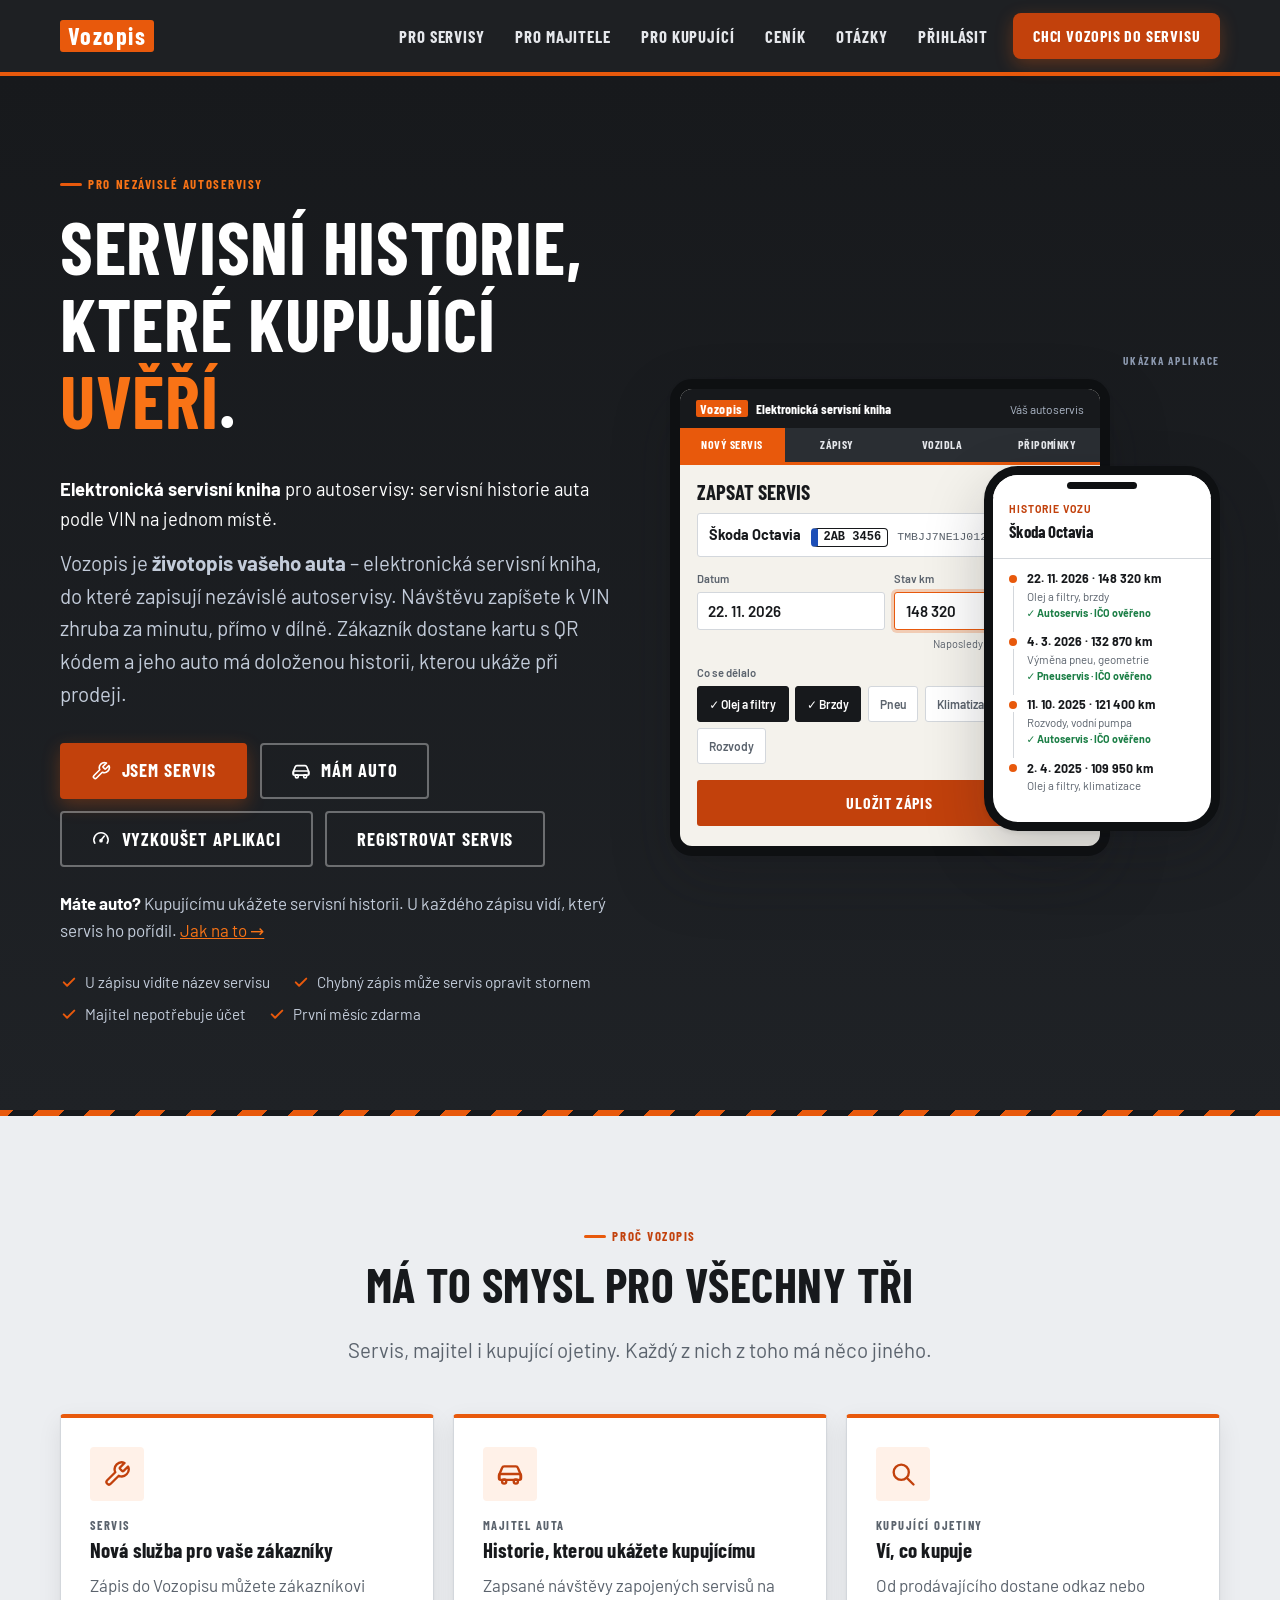
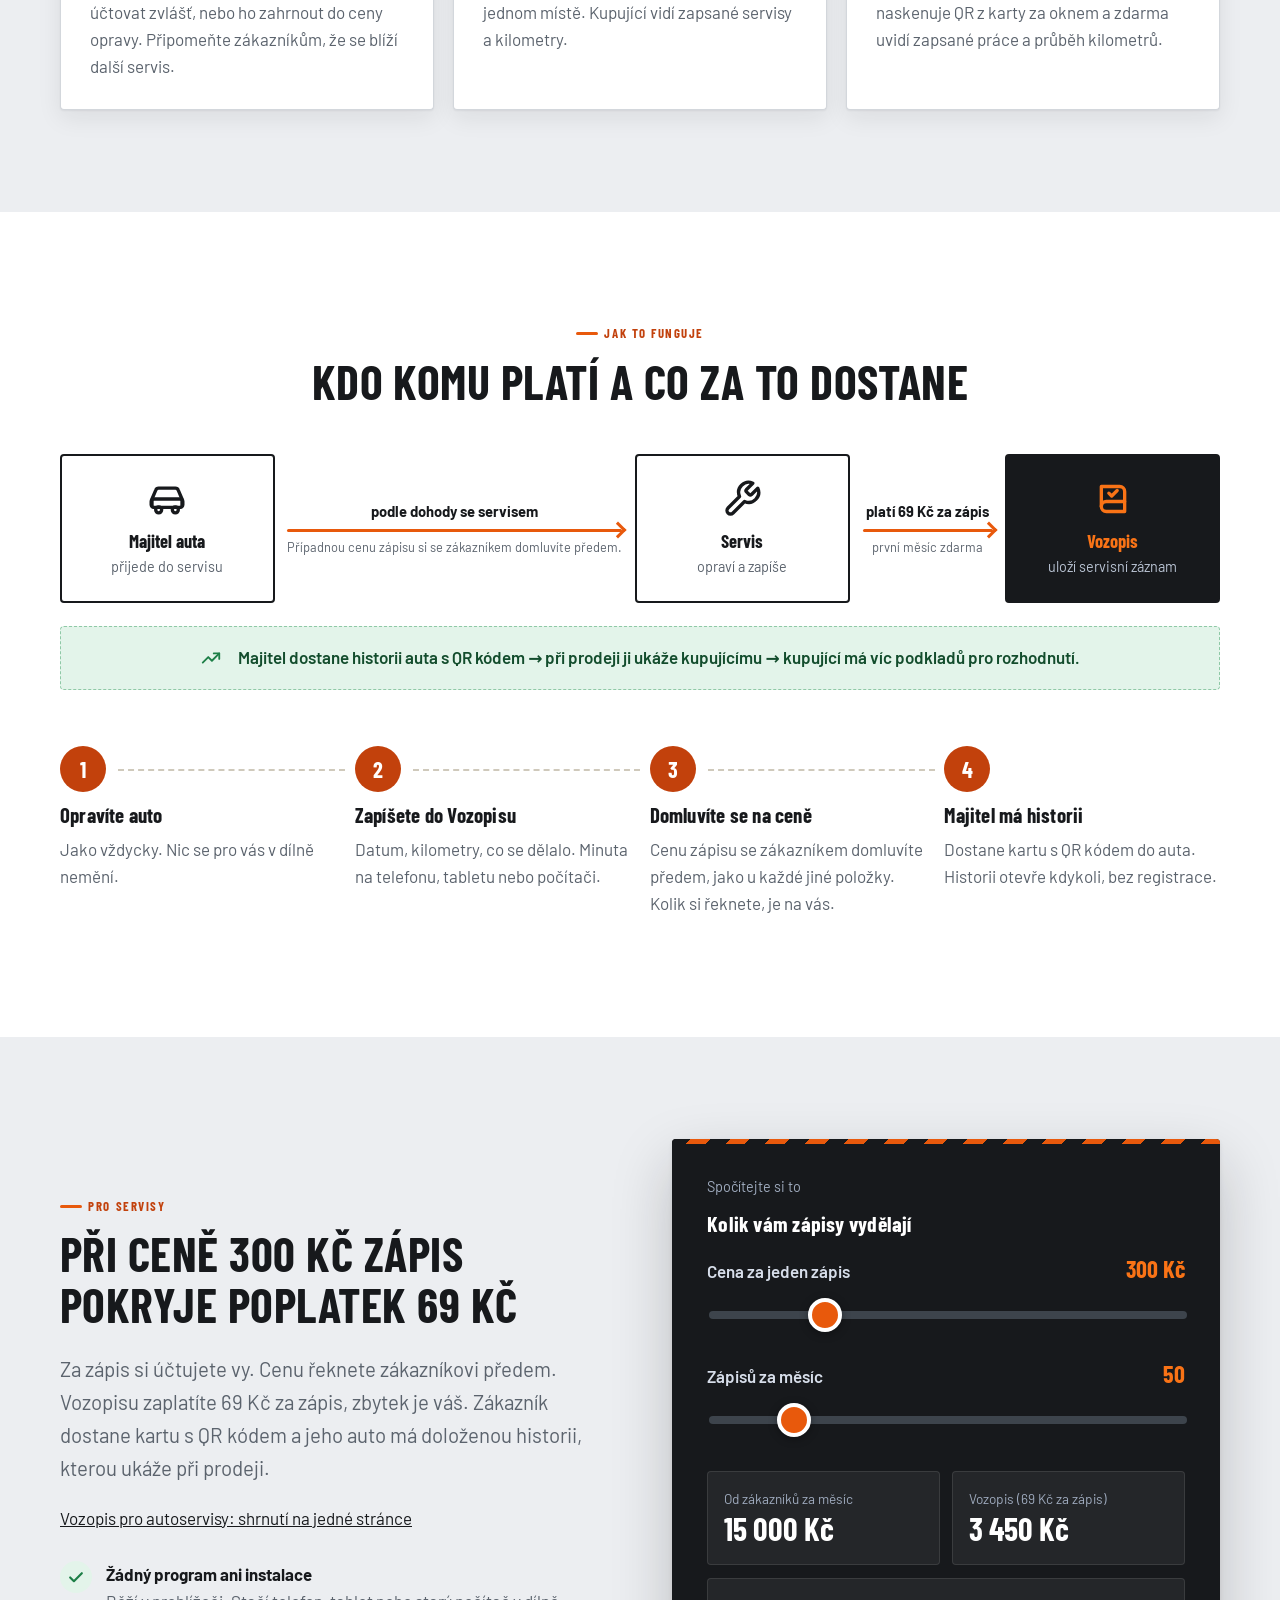
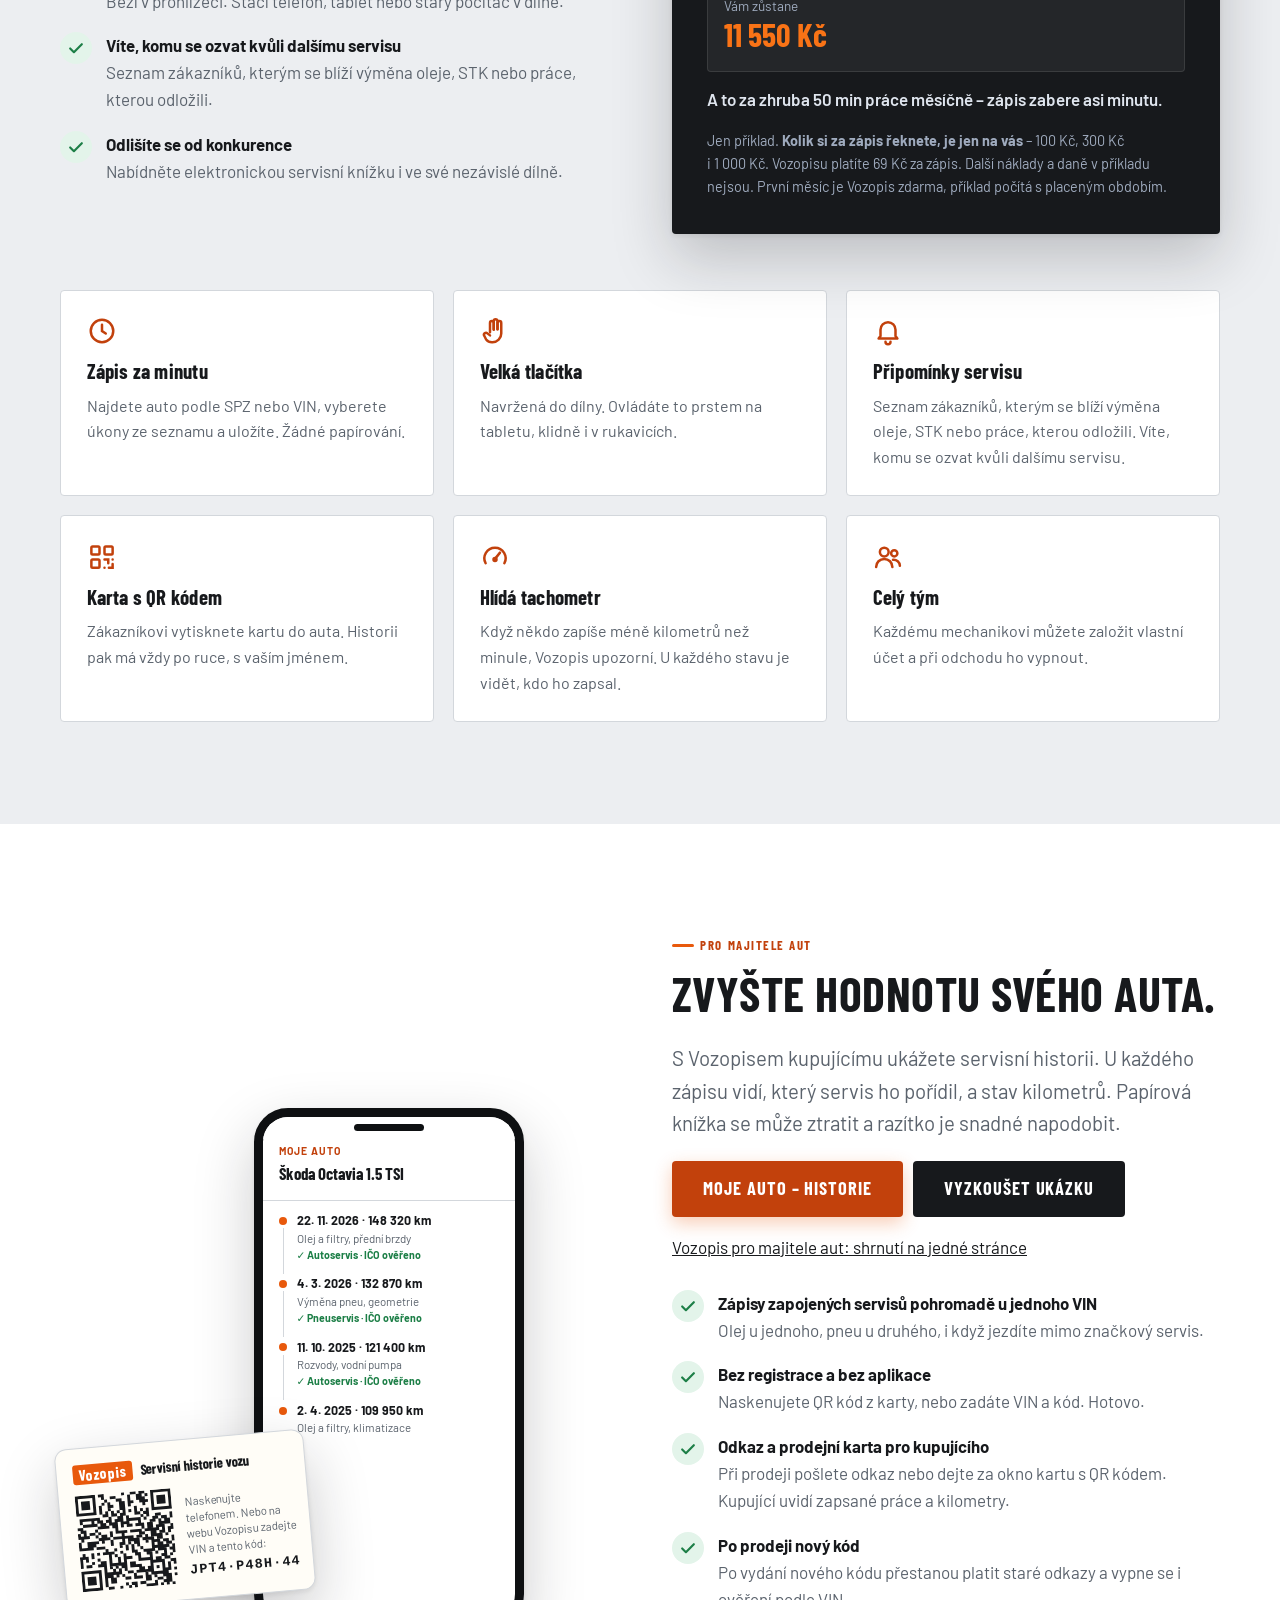
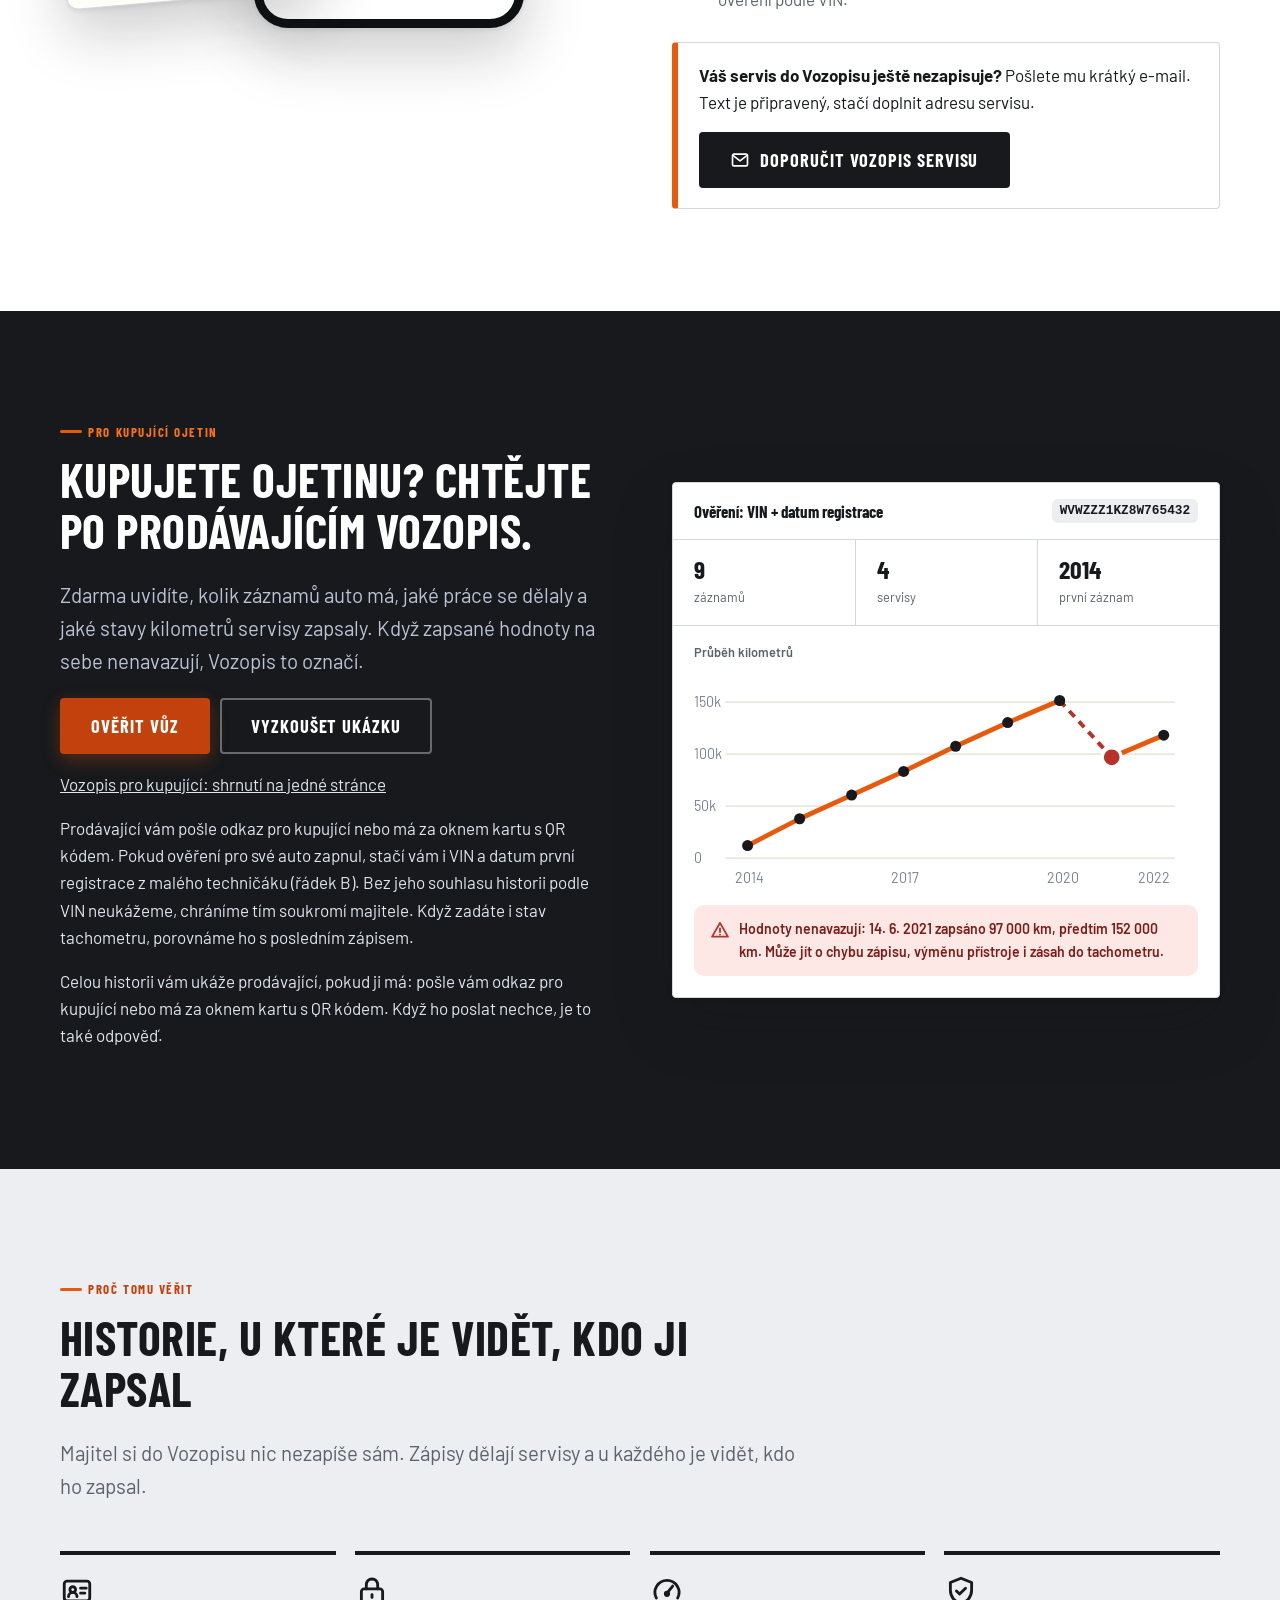
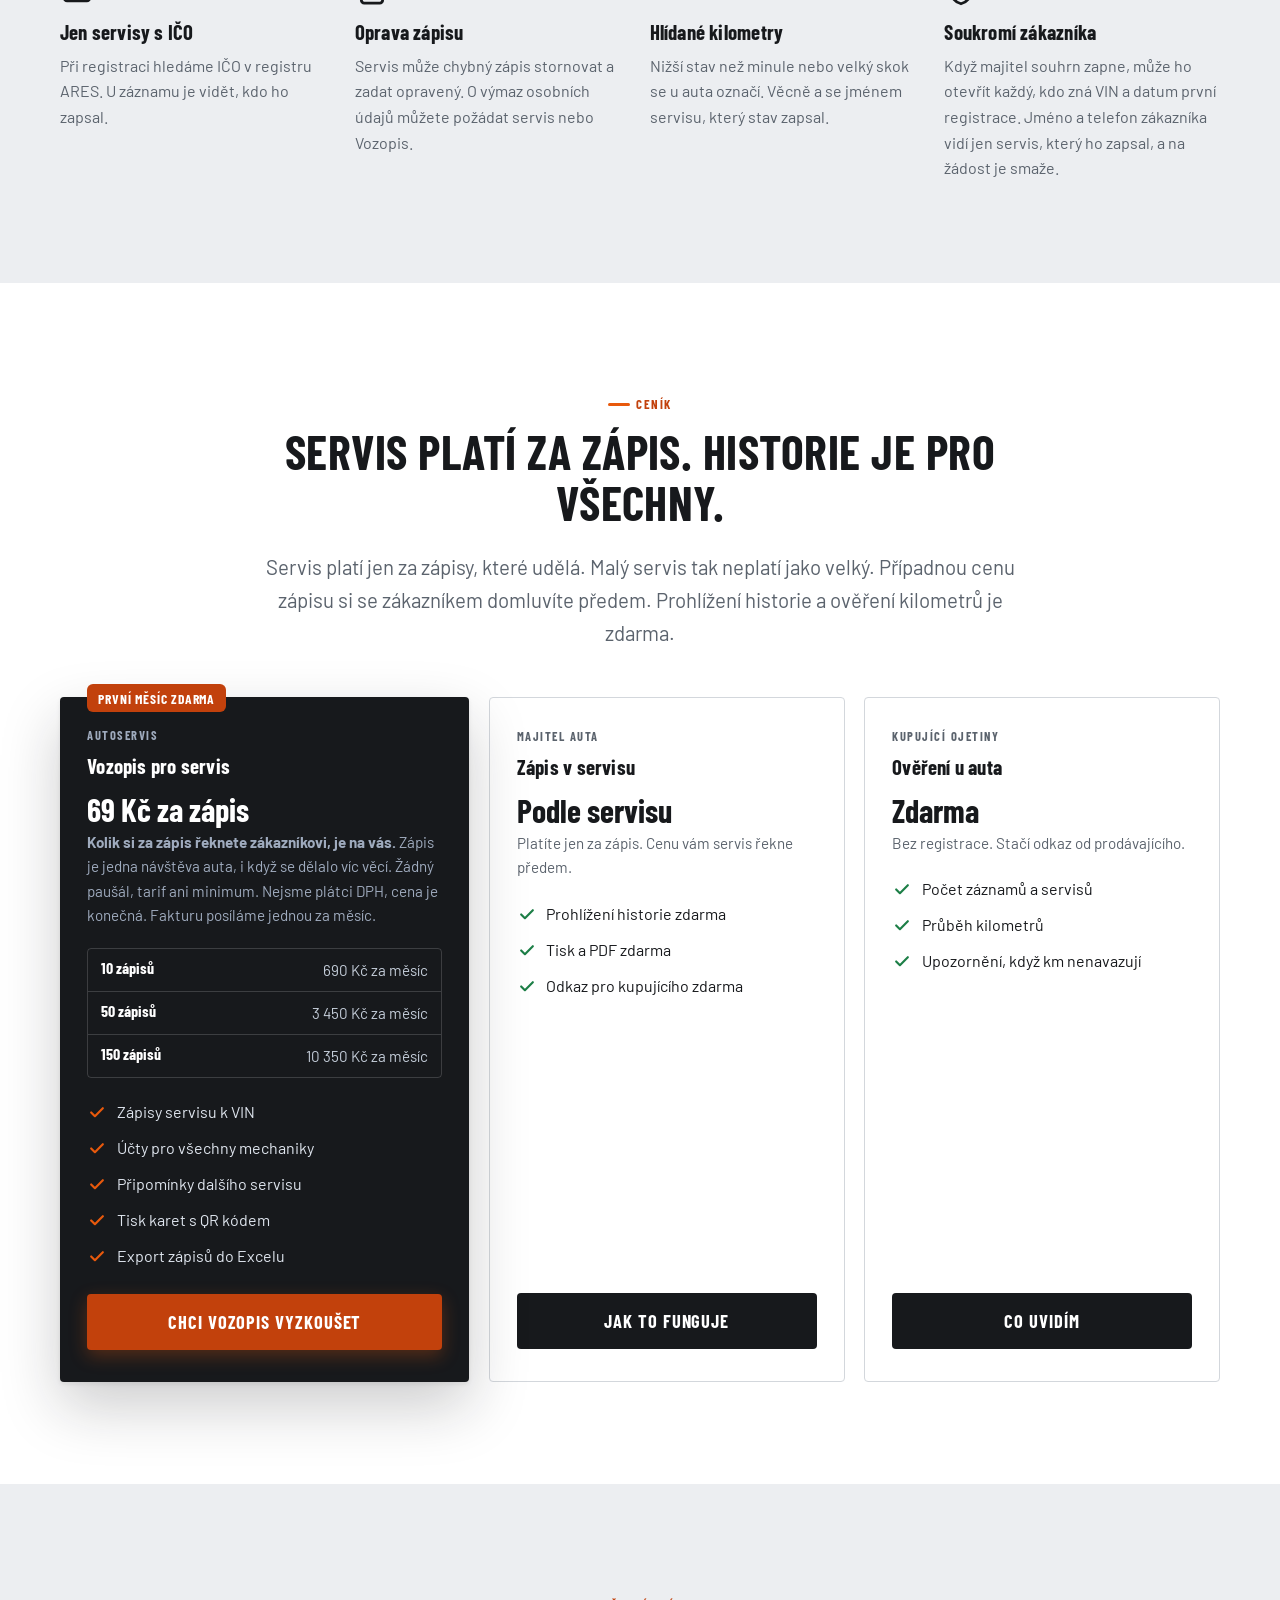
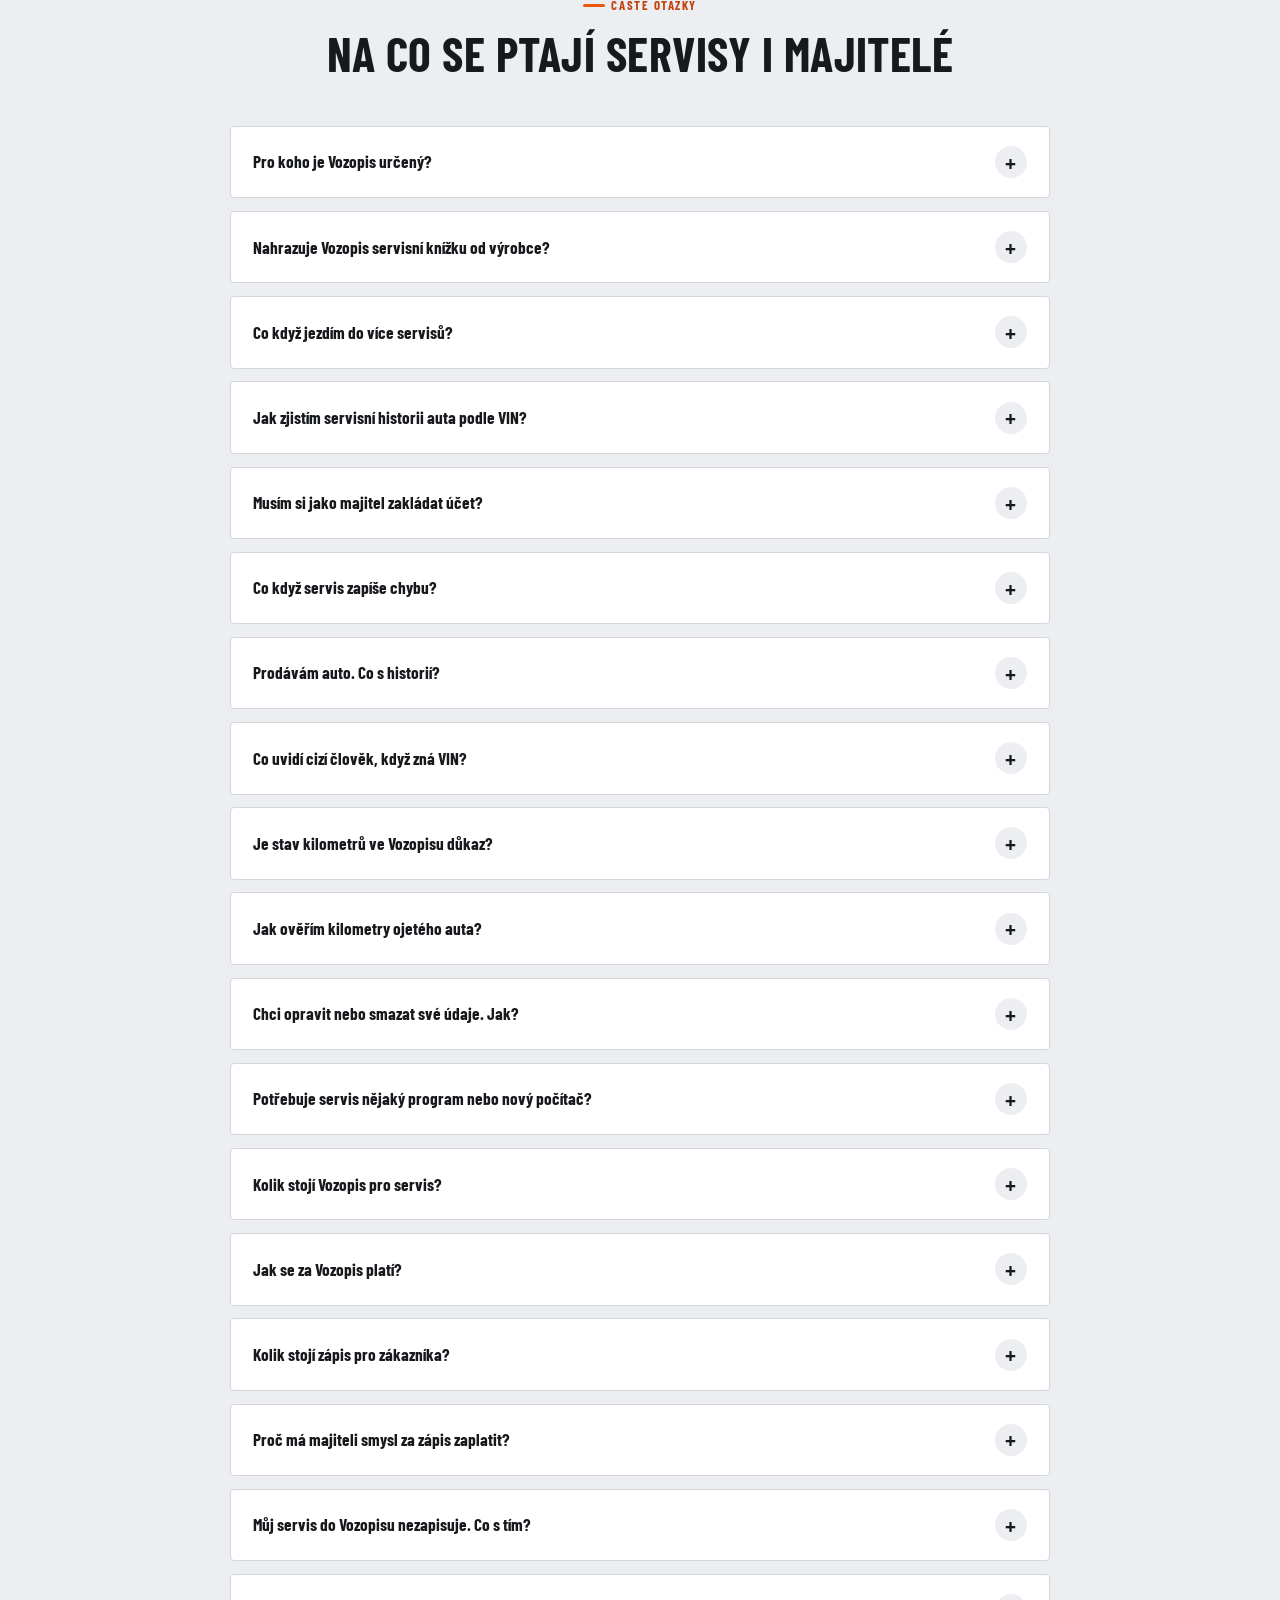
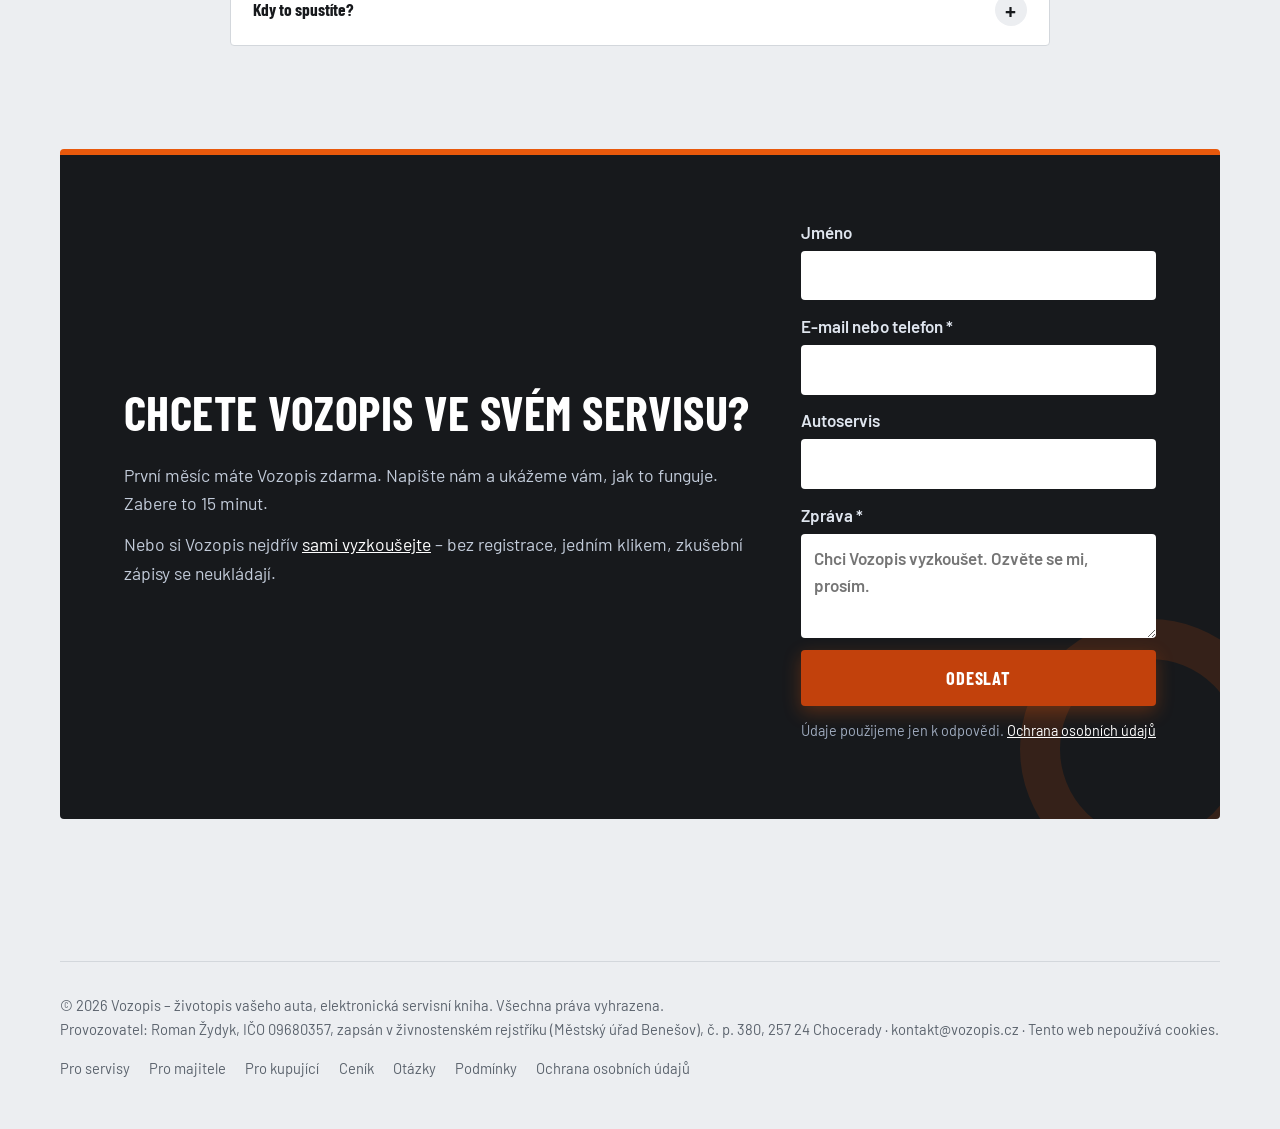
==== commit 43be551e: "SEO a právní drobnosti: sitemap, 404, nadpisy, OG, ikona, provozovatel" ====
--- a/index.html
+++ b/index.html
@@ -26,6 +26,7 @@
   <meta name="twitter:image" content="https://vozopis.cz/assets/og.png?v=2">
   <meta name="twitter:image:alt" content="Vozopis – servisní historie, které kupující uvěří">
   <link rel="icon" href="assets/favicon.svg" type="image/svg+xml">
+  <link rel="apple-touch-icon" href="/apple-touch-icon.png">
   <link rel="preload" href="assets/fonts/barlow-condensed-latin-700.woff2" as="font" type="font/woff2" crossorigin>
   <link rel="preload" href="assets/fonts/barlow-latin-400.woff2" as="font" type="font/woff2" crossorigin>
   <link rel="stylesheet" href="assets/style.css">
@@ -594,7 +595,7 @@
 
 <footer>
   <div class="wrap">
-    <span>© 2026 Vozopis – životopis vašeho auta, elektronická servisní kniha. Všechna práva vyhrazena.<br>Provozovatel: Roman Žydyk, IČO 09680357, č.&nbsp;p. 380, 257&nbsp;24 Chocerady · <a href="mailto:kontakt@vozopis.cz">kontakt@vozopis.cz</a> · Tento web nepoužívá cookies.</span>
+    <span>© 2026 Vozopis – životopis vašeho auta, elektronická servisní kniha. Všechna práva vyhrazena.<br>Provozovatel: Roman Žydyk, IČO 09680357, zapsán v živnostenském rejstříku (Městský úřad Benešov), č.&nbsp;p. 380, 257&nbsp;24 Chocerady · <a href="mailto:kontakt@vozopis.cz">kontakt@vozopis.cz</a> · Tento web nepoužívá cookies.</span>
     <nav aria-label="Odkazy v patičce">
       <a href="#servisy">Pro servisy</a>
       <a href="#majitele">Pro majitele</a>
--- a/assets/style.css
+++ b/assets/style.css
@@ -46,7 +46,7 @@
 a { color: inherit; }
 .skip-link { position: absolute; top: -100px; left: 1rem; z-index: 100; padding: .9rem 1.2rem; border-radius: 0 0 var(--radius) var(--radius); background: var(--ink); color: #fff; font-weight: 700; text-decoration: none; transition: top .15s; }
 .skip-link:focus { top: 0; }
-h1, h2, h3 { font-family: var(--head); line-height: 1.05; letter-spacing: .01em; margin: 0 0 .5em; color: var(--ink); }
+h1, h2, h3, h4 { font-family: var(--head); line-height: 1.05; letter-spacing: .01em; margin: 0 0 .5em; color: var(--ink); }
 h1 { font-size: clamp(2.6rem, 6vw, 4.6rem); font-weight: 700; text-transform: uppercase; }
 h2 { font-size: clamp(2rem, 4vw, 3rem); font-weight: 700; text-transform: uppercase; }
 h3 { font-size: 1.3rem; font-weight: 700; letter-spacing: .01em; }
@@ -362,7 +362,9 @@
 .doc th, .doc td { border: 1px solid var(--line); padding: .45rem .7rem; text-align: left; vertical-align: top; }
 .doc blockquote { margin: 1rem 0; padding: .8rem 1.1rem; border-left: 4px solid var(--line); background: var(--card); }
 .doc-note { padding: .9rem 1.1rem; border-left: 6px solid var(--amber); background: var(--card); margin-bottom: 1.2rem; }
-.doc section h1 { font-size: clamp(1.6rem, 3.2vw, 2.3rem); margin: .8rem 0 1rem; }
+.doc section > h2:first-child { font-size: clamp(1.6rem, 3.2vw, 2.3rem); margin: .8rem 0 1rem; }
+.doc section h3 { font-size: clamp(2rem, 4vw, 3rem); text-transform: uppercase; margin: 2.2rem 0 .7rem; }
+.doc section h4 { font-size: 1.3rem; margin: 1.6rem 0 .5rem; }
 [hidden] { display: none !important; } /* .btn etc. set display and would override the attribute */
 .contact-form { position: relative; z-index: 1; display: grid; gap: .8rem; min-width: min(100%, 22rem); }
 .contact-form label { display: grid; gap: .3rem; font-weight: 600; color: #dfe5ee; }
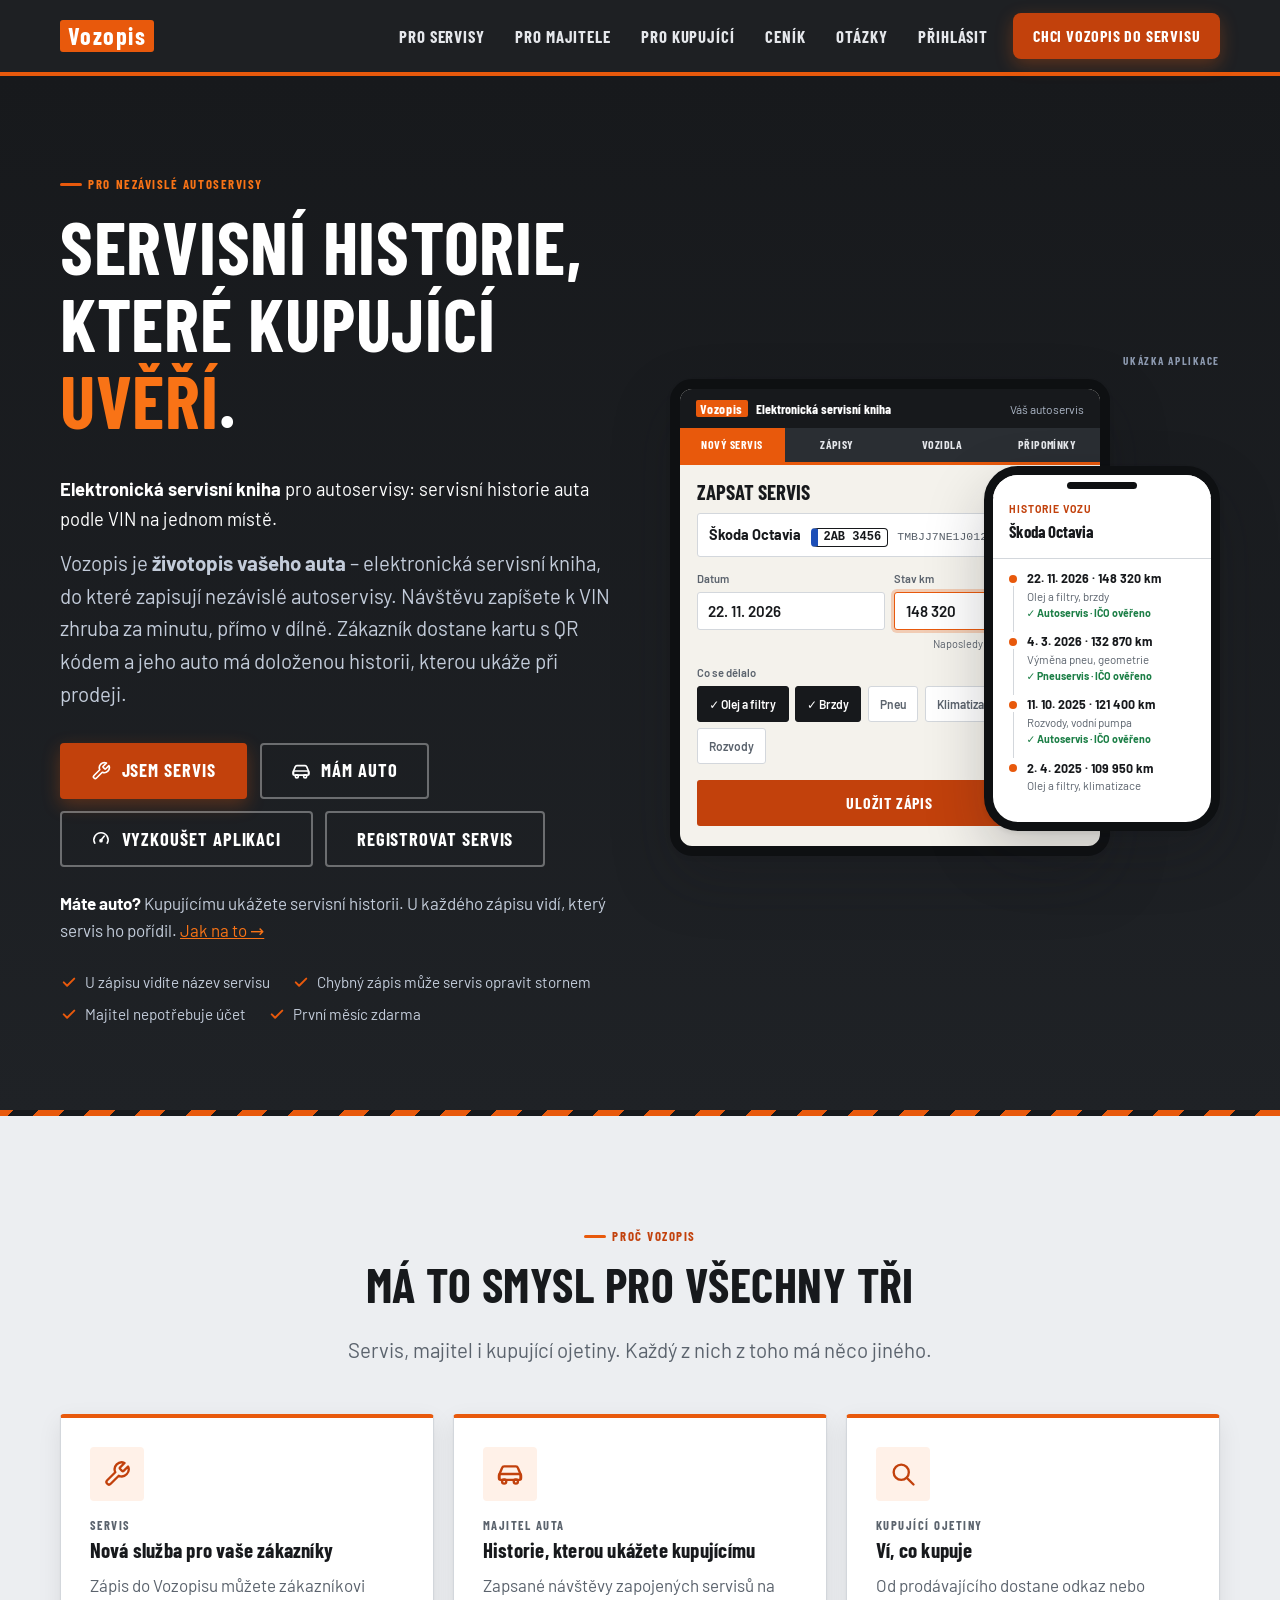
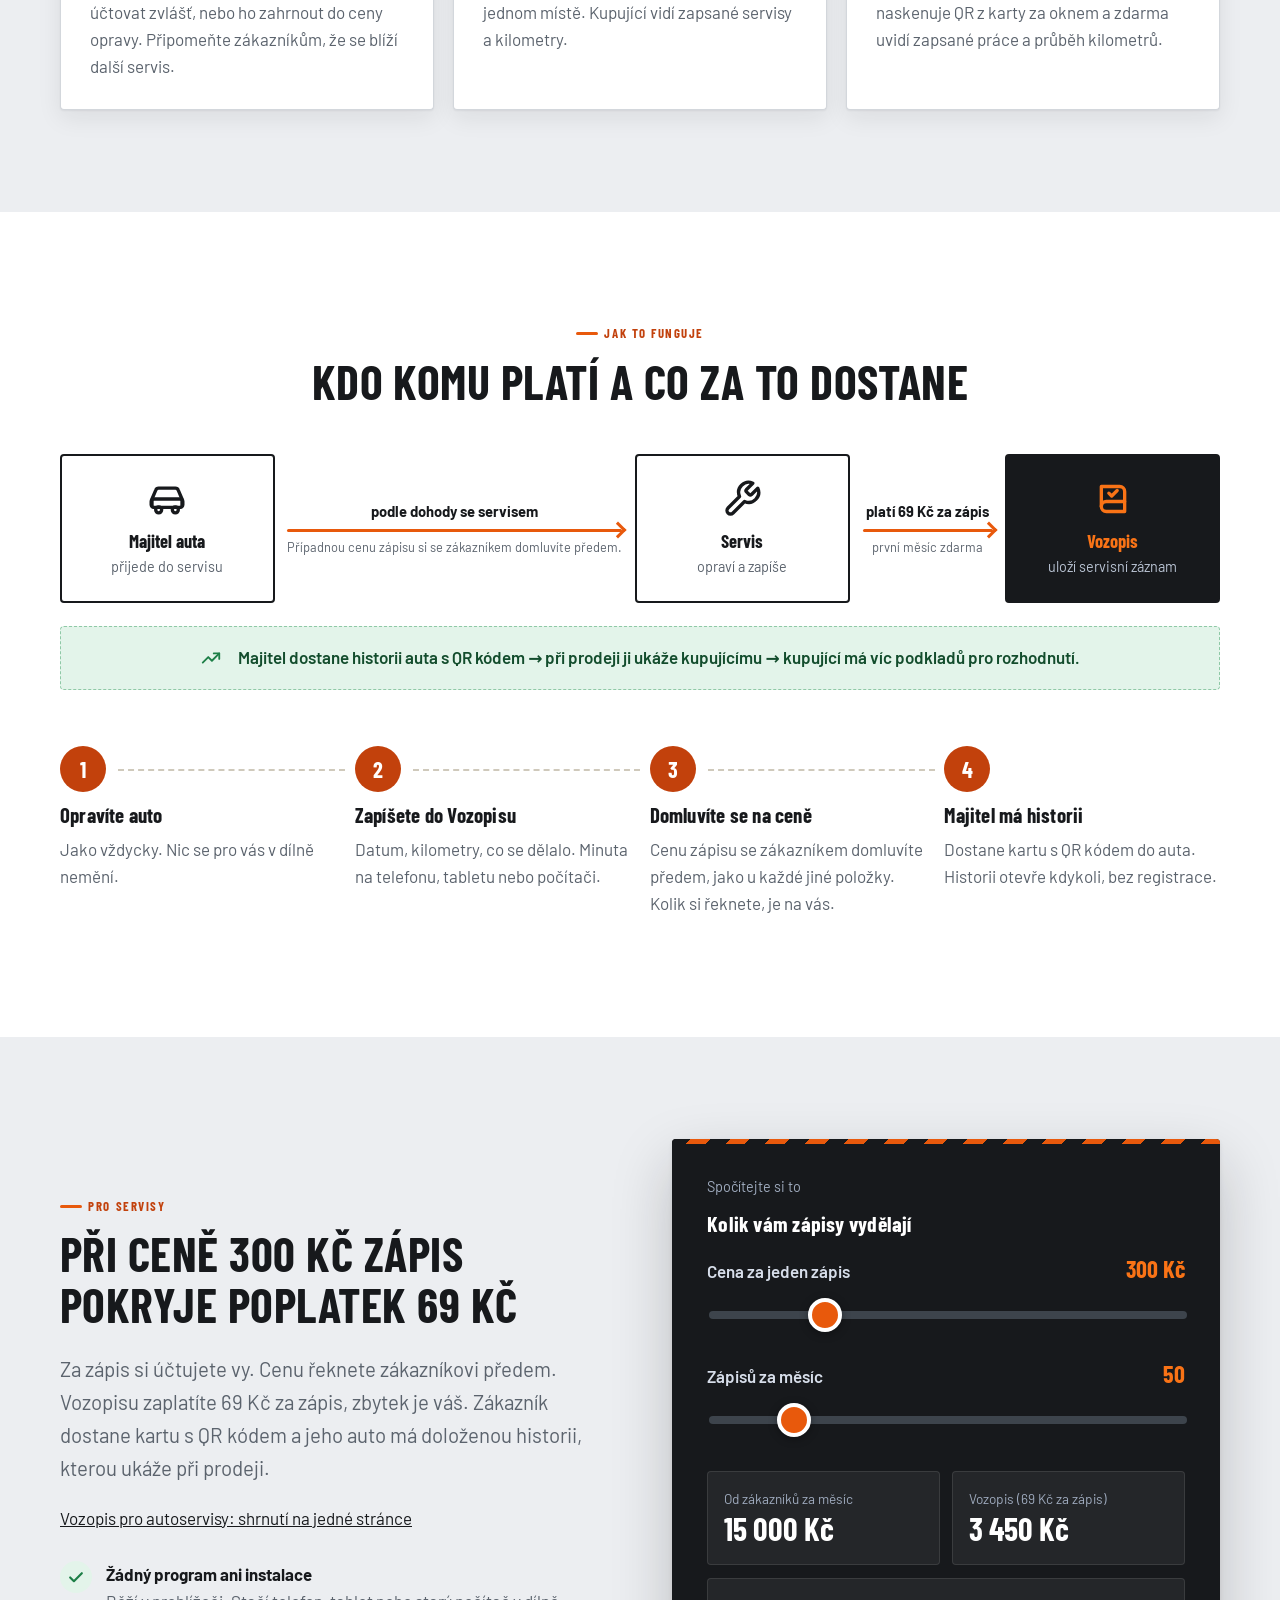
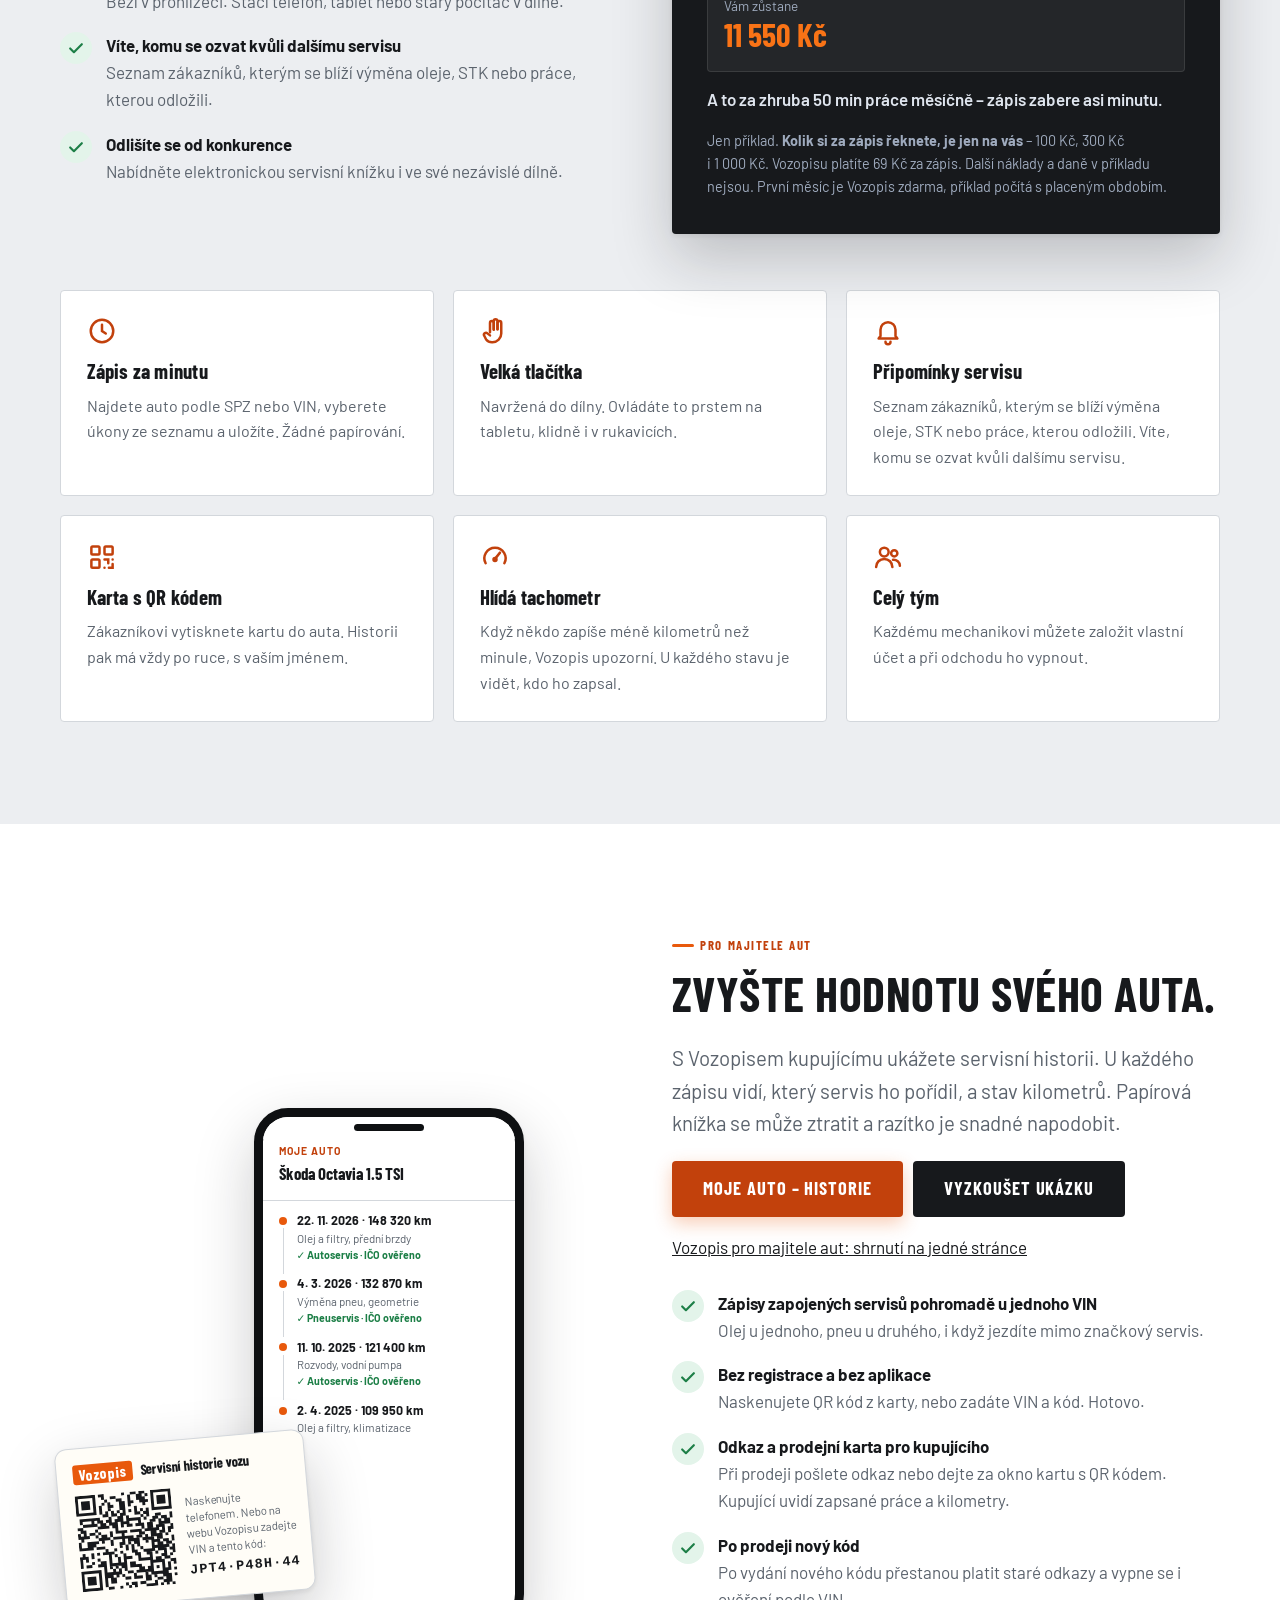
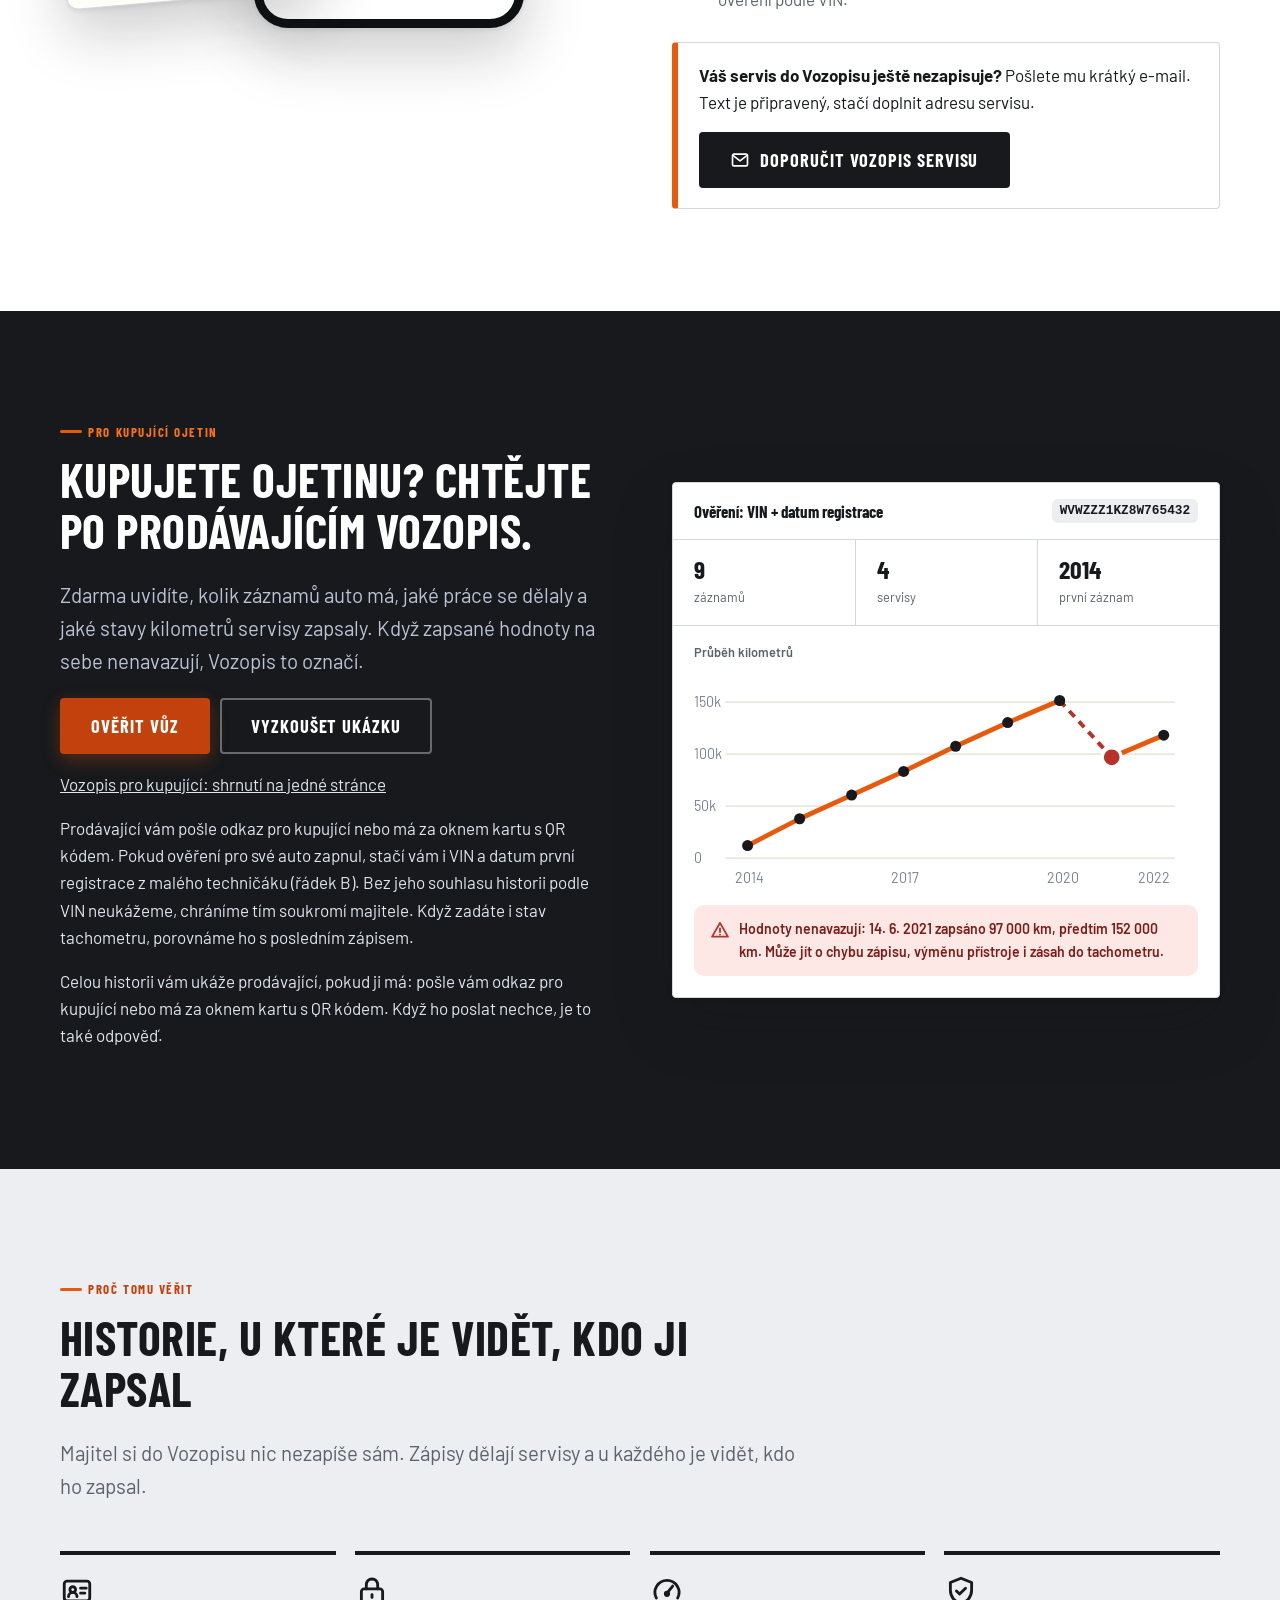
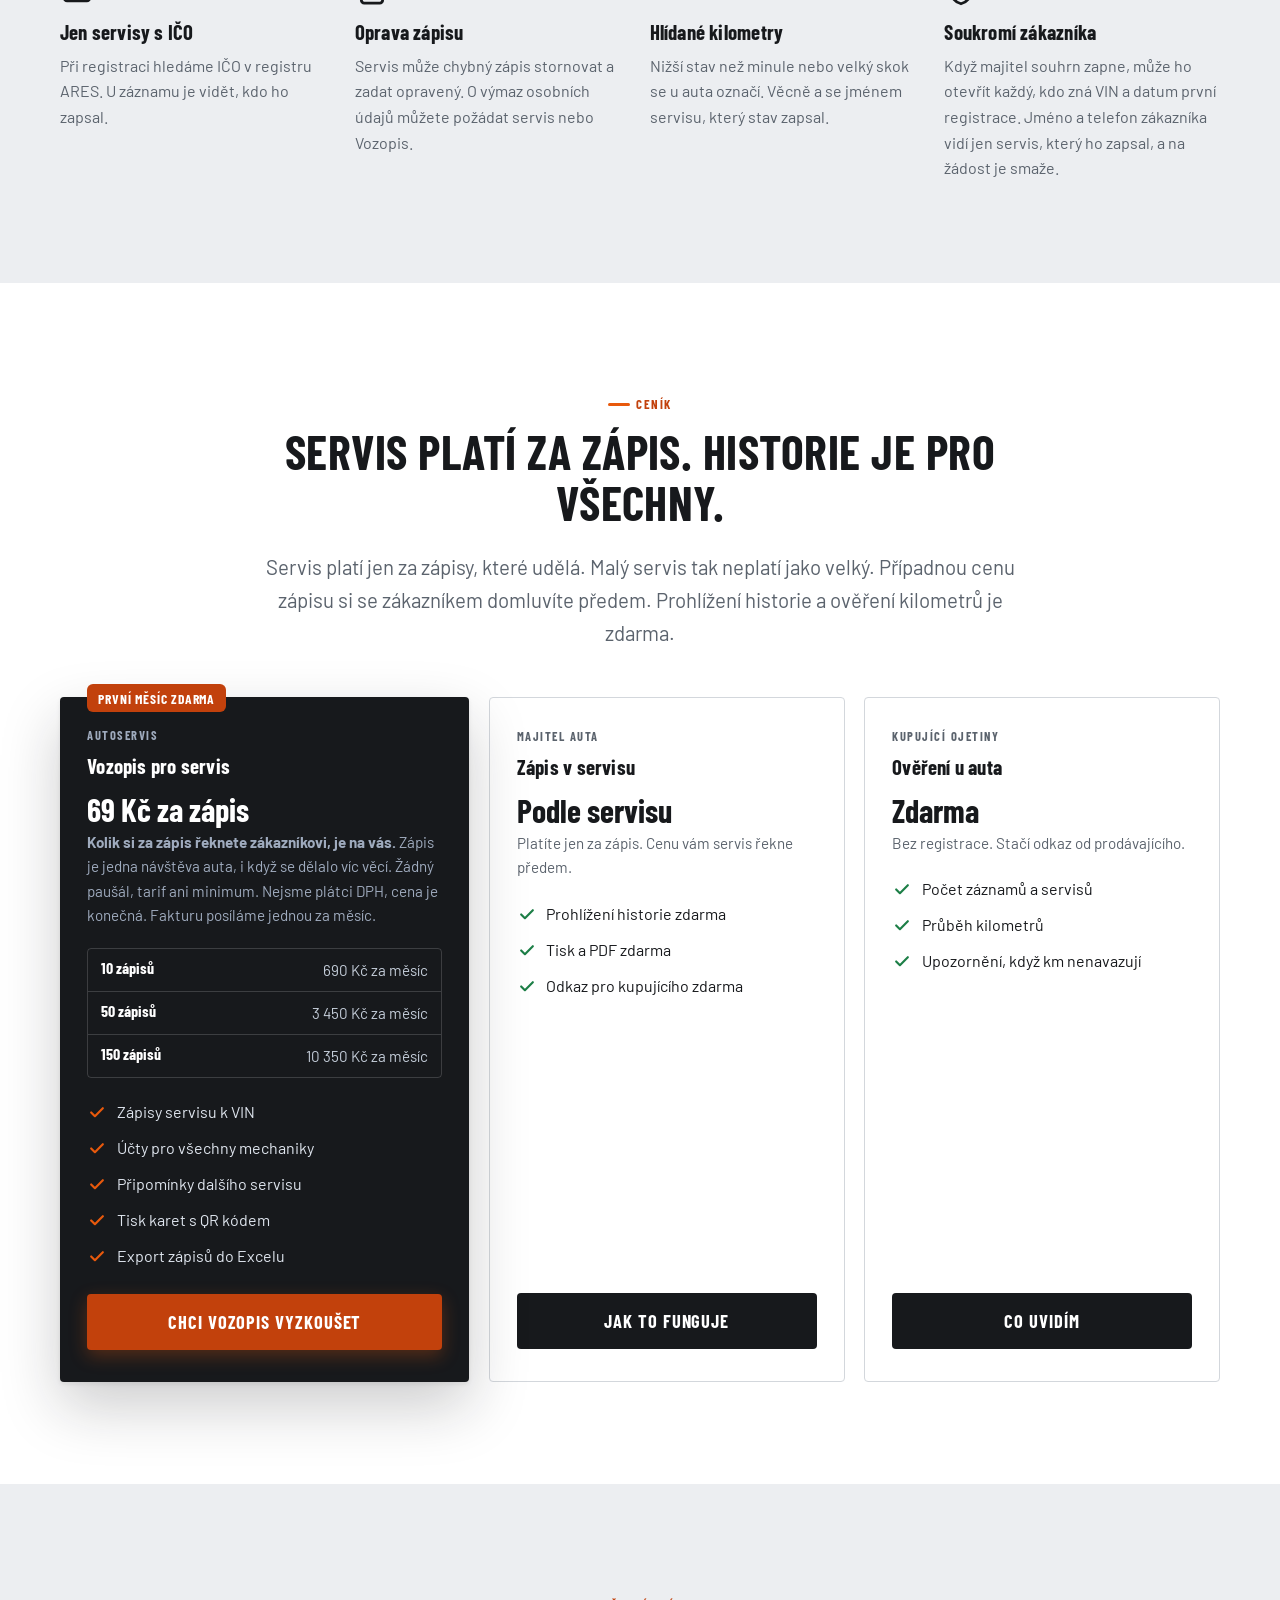
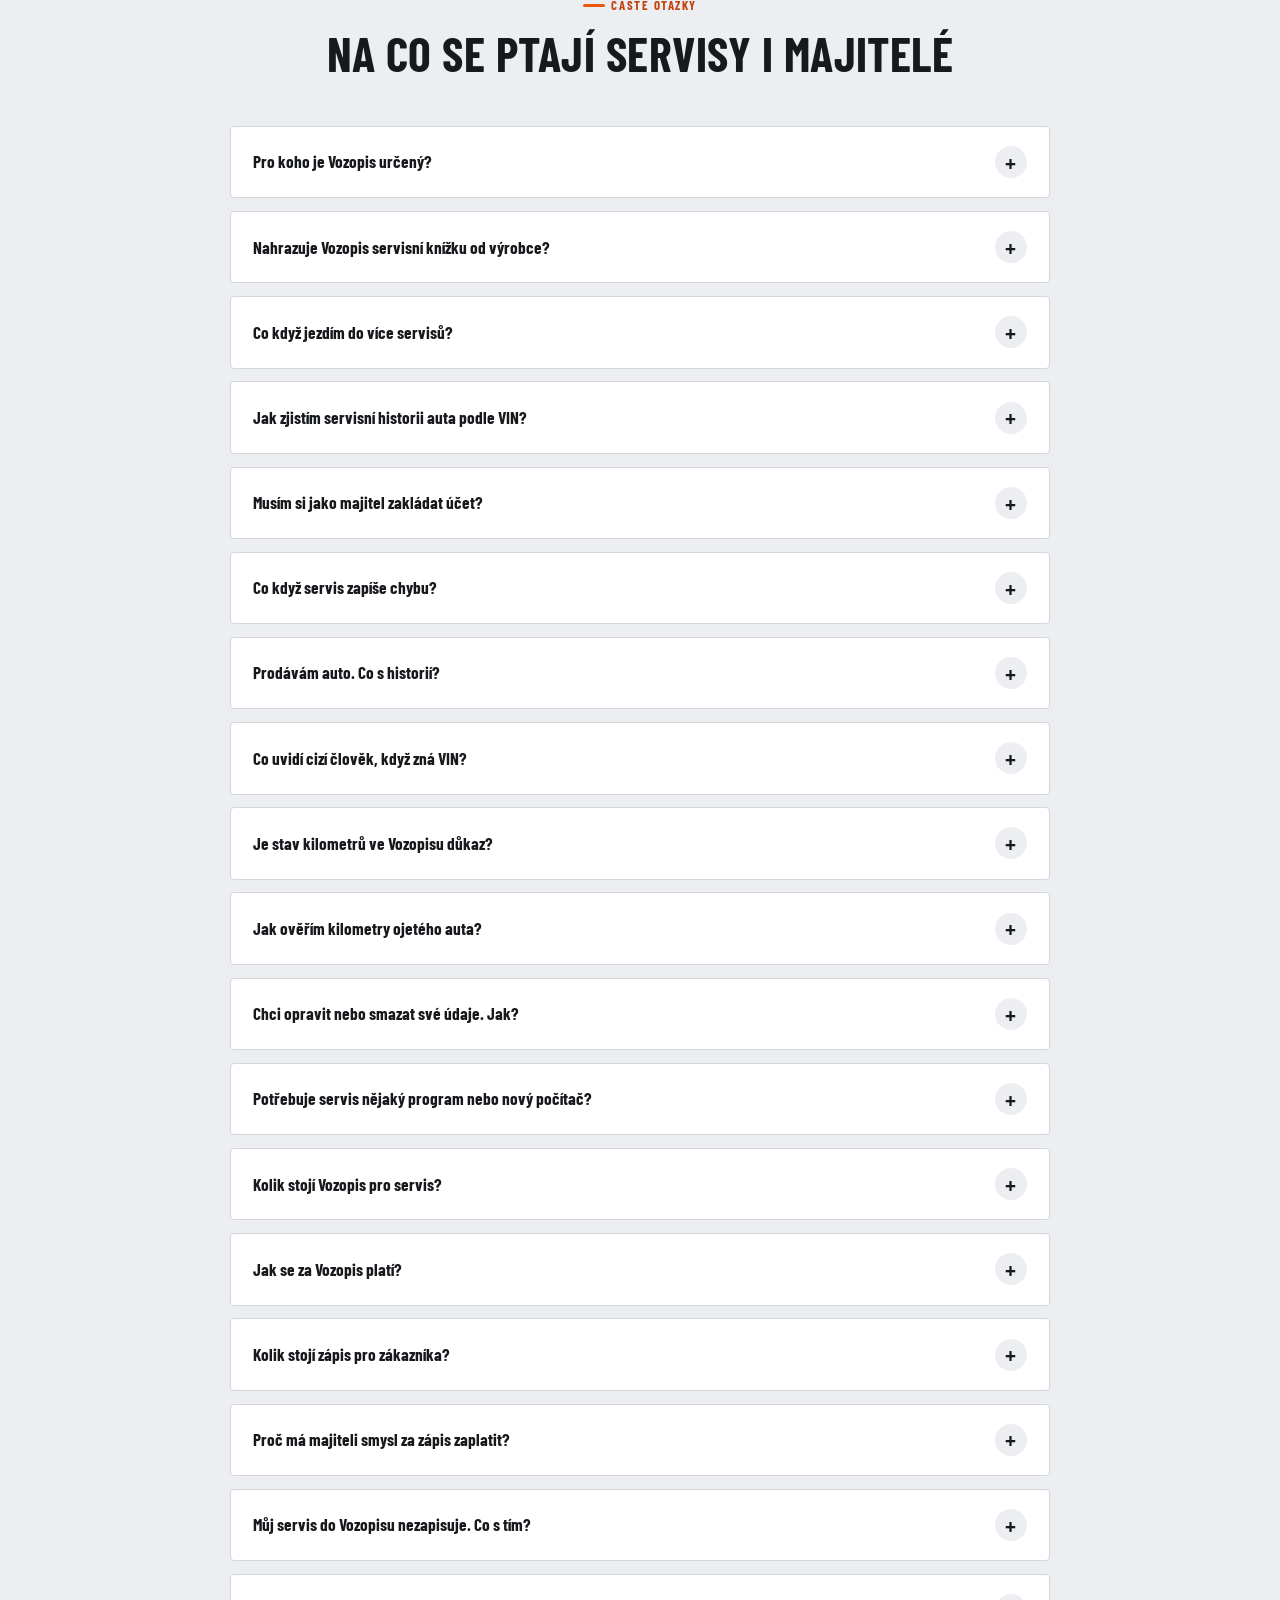
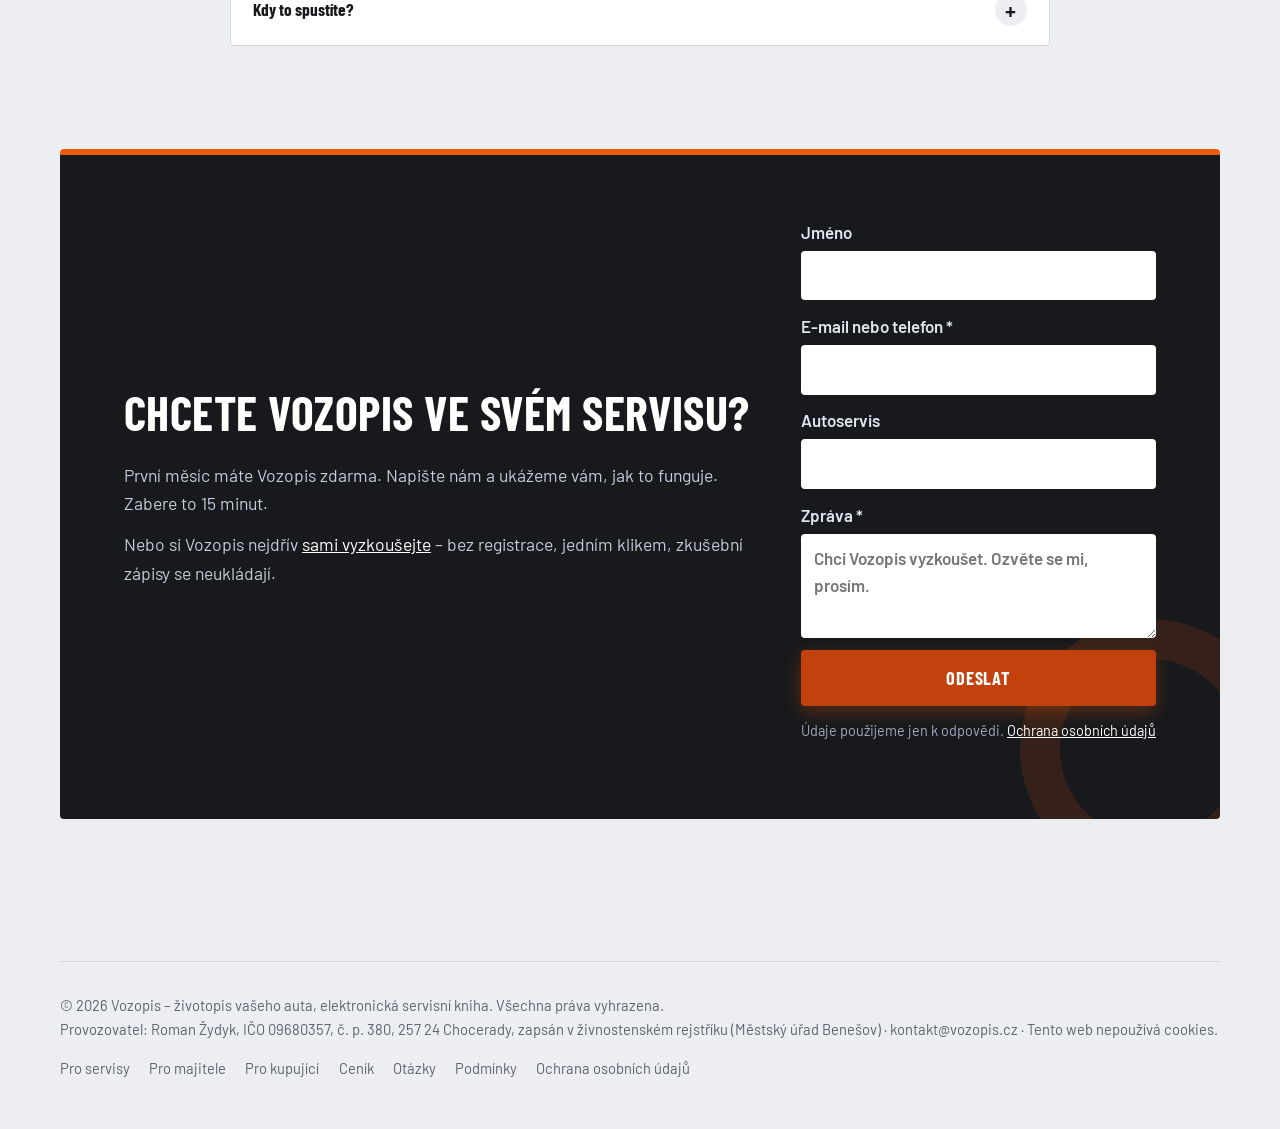
==== commit 14650066: "Údaj o zápisu za adresou, stejně jako v aplikaci" ====
--- a/index.html
+++ b/index.html
@@ -595,7 +595,7 @@
 
 <footer>
   <div class="wrap">
-    <span>© 2026 Vozopis – životopis vašeho auta, elektronická servisní kniha. Všechna práva vyhrazena.<br>Provozovatel: Roman Žydyk, IČO 09680357, zapsán v živnostenském rejstříku (Městský úřad Benešov), č.&nbsp;p. 380, 257&nbsp;24 Chocerady · <a href="mailto:kontakt@vozopis.cz">kontakt@vozopis.cz</a> · Tento web nepoužívá cookies.</span>
+    <span>© 2026 Vozopis – životopis vašeho auta, elektronická servisní kniha. Všechna práva vyhrazena.<br>Provozovatel: Roman Žydyk, IČO 09680357, č.&nbsp;p. 380, 257&nbsp;24 Chocerady, zapsán v živnostenském rejstříku (Městský úřad Benešov) · <a href="mailto:kontakt@vozopis.cz">kontakt@vozopis.cz</a> · Tento web nepoužívá cookies.</span>
     <nav aria-label="Odkazy v patičce">
       <a href="#servisy">Pro servisy</a>
       <a href="#majitele">Pro majitele</a>
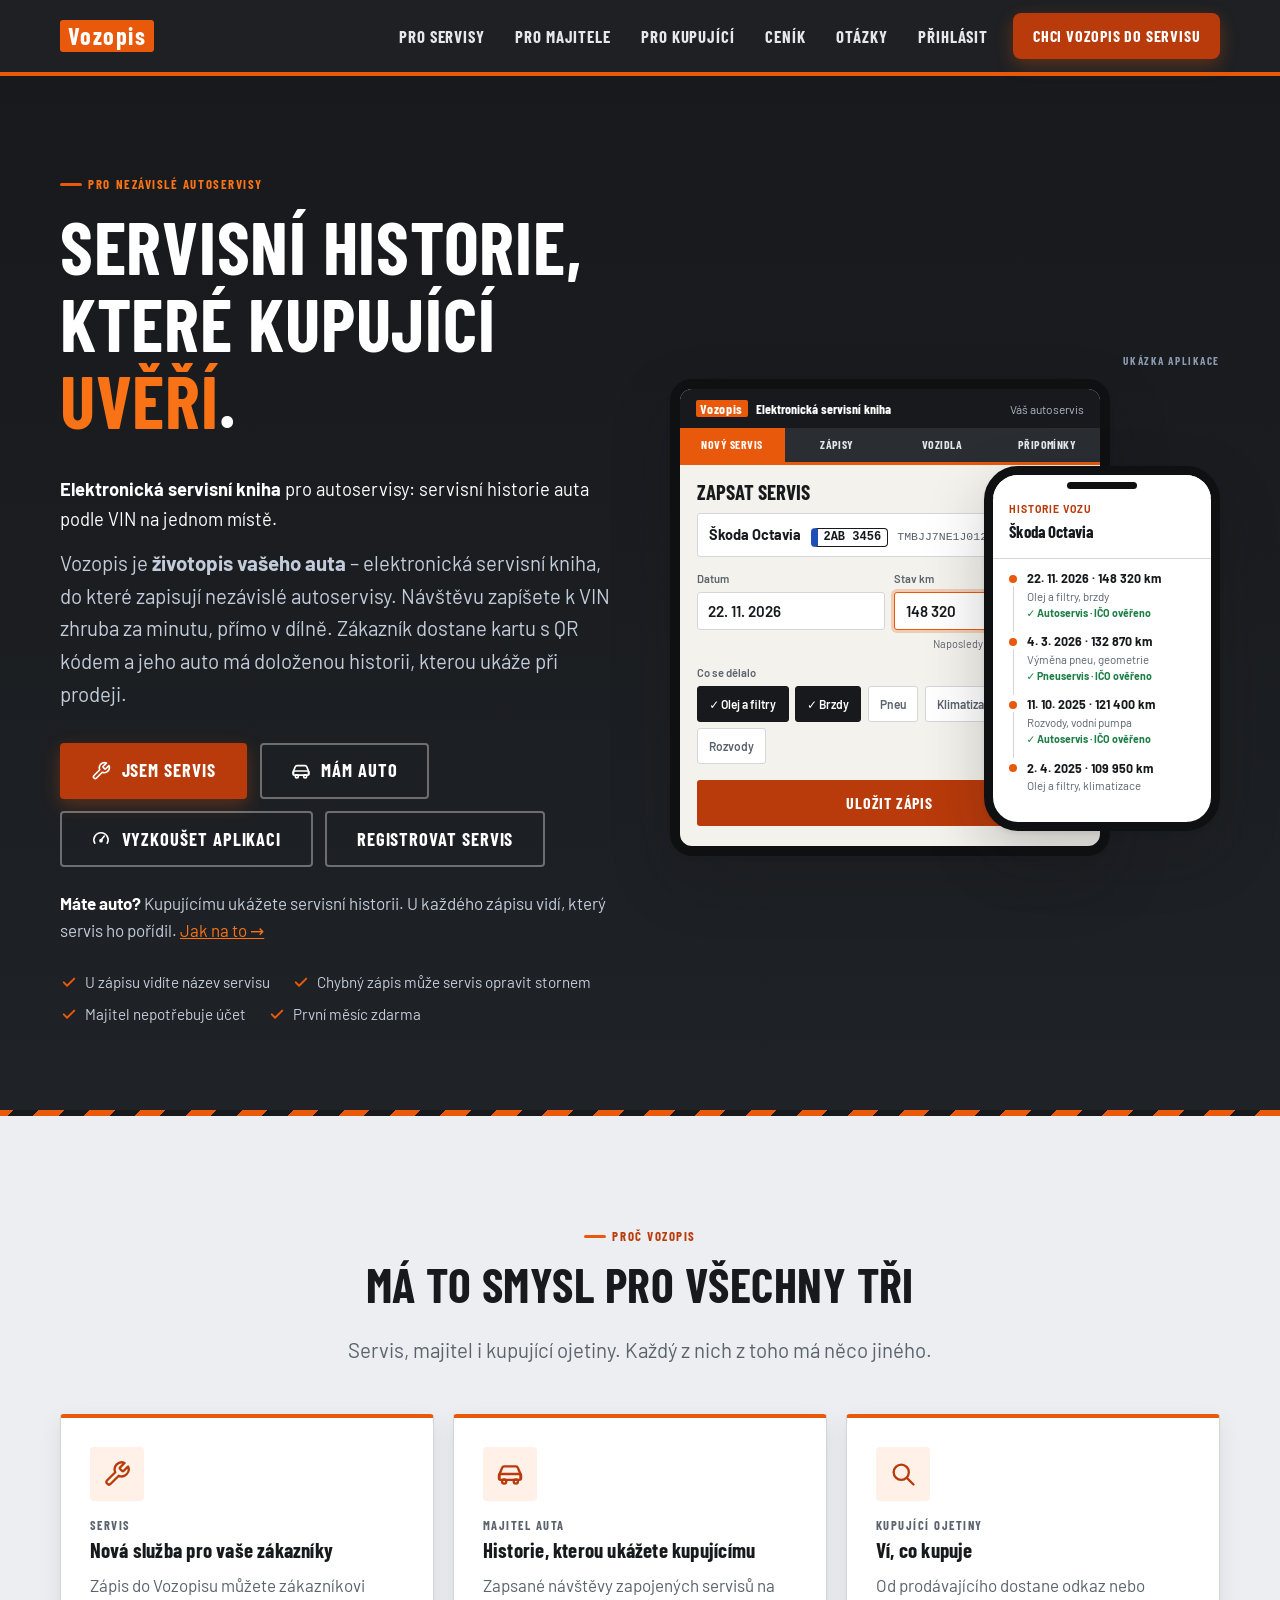
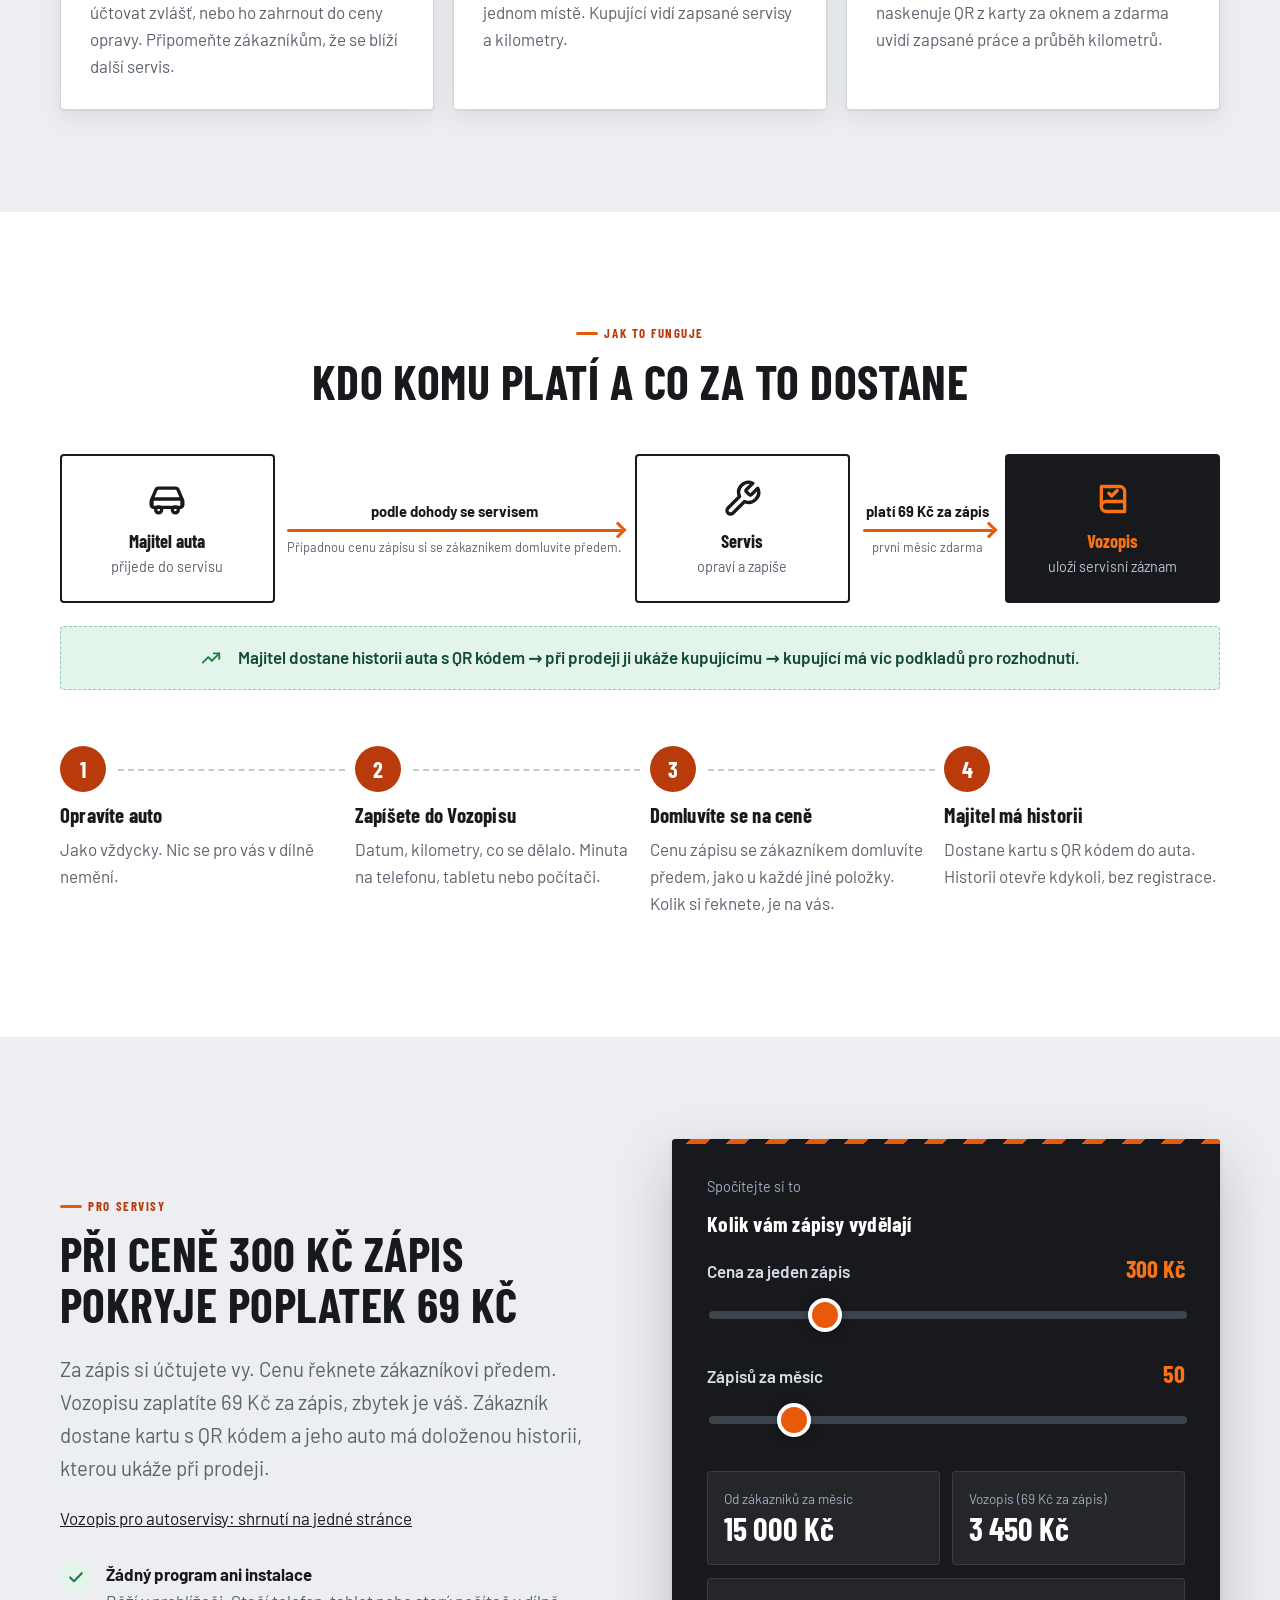
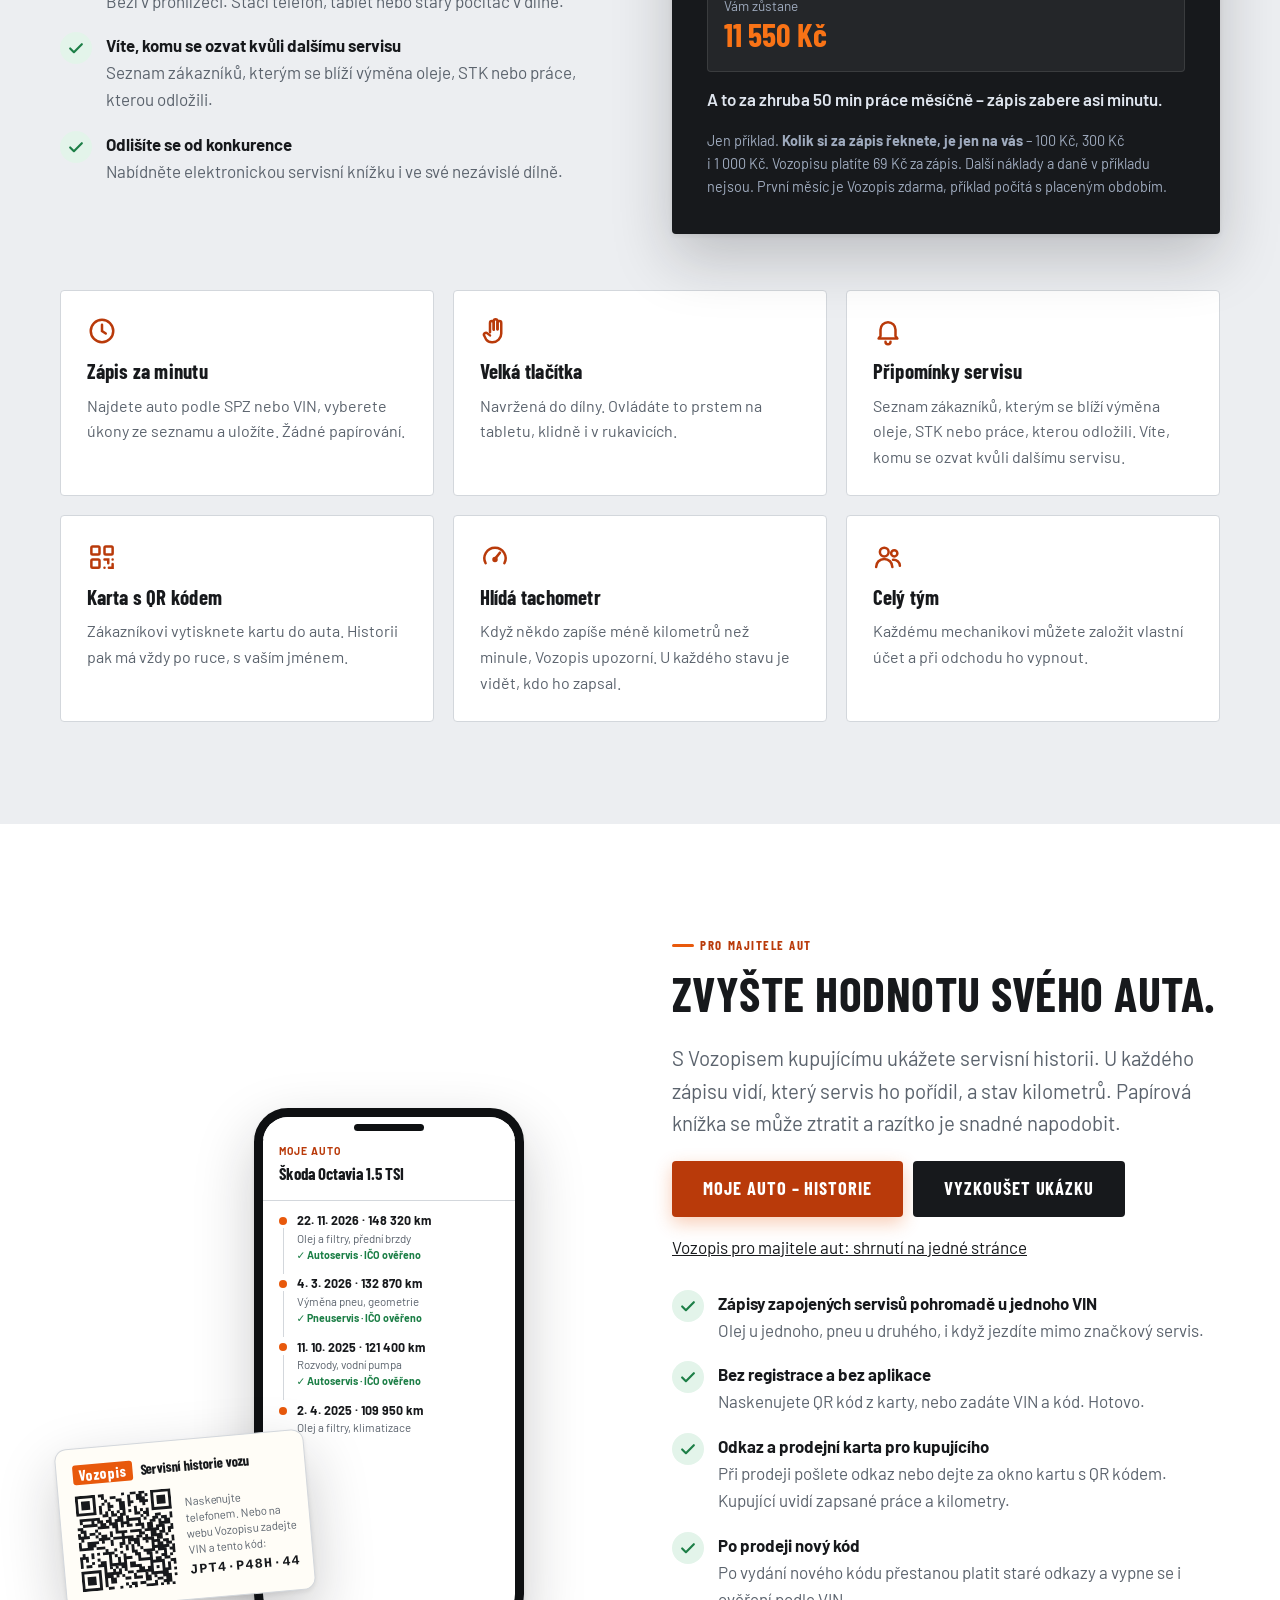
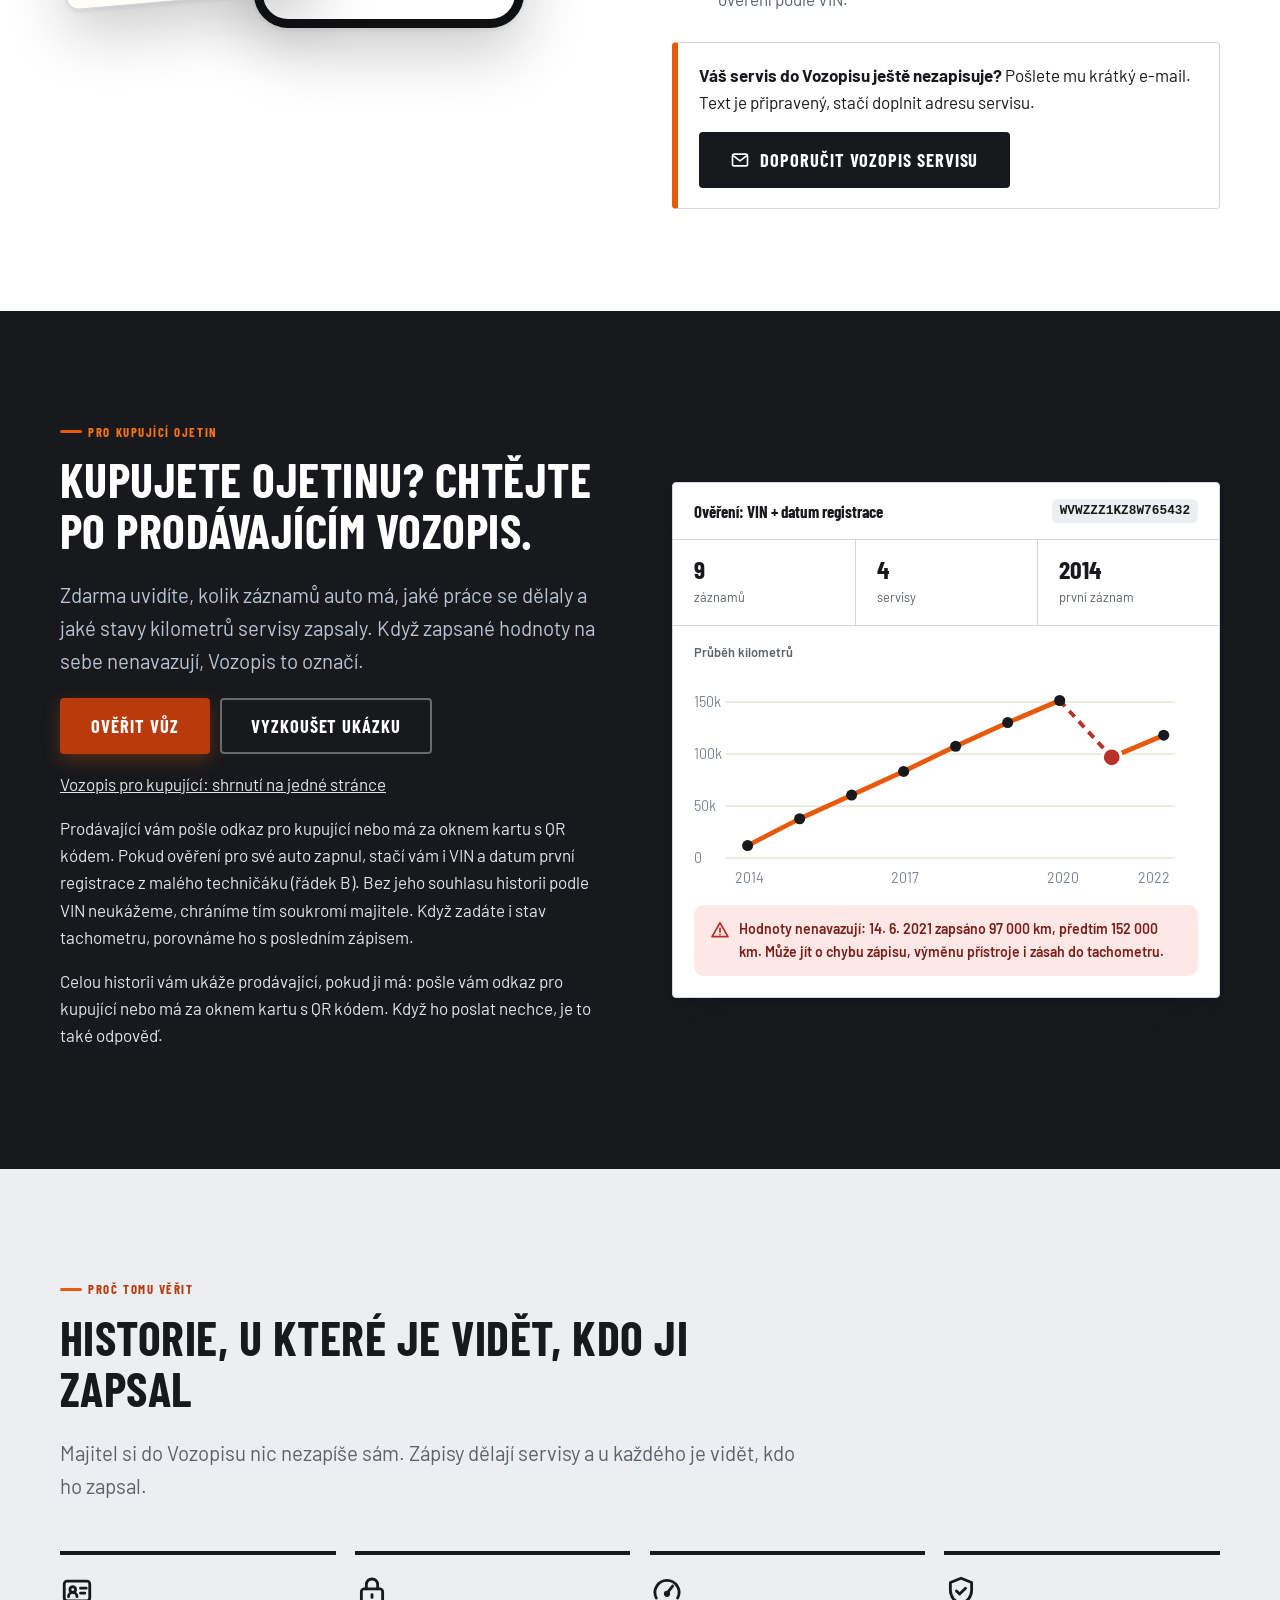
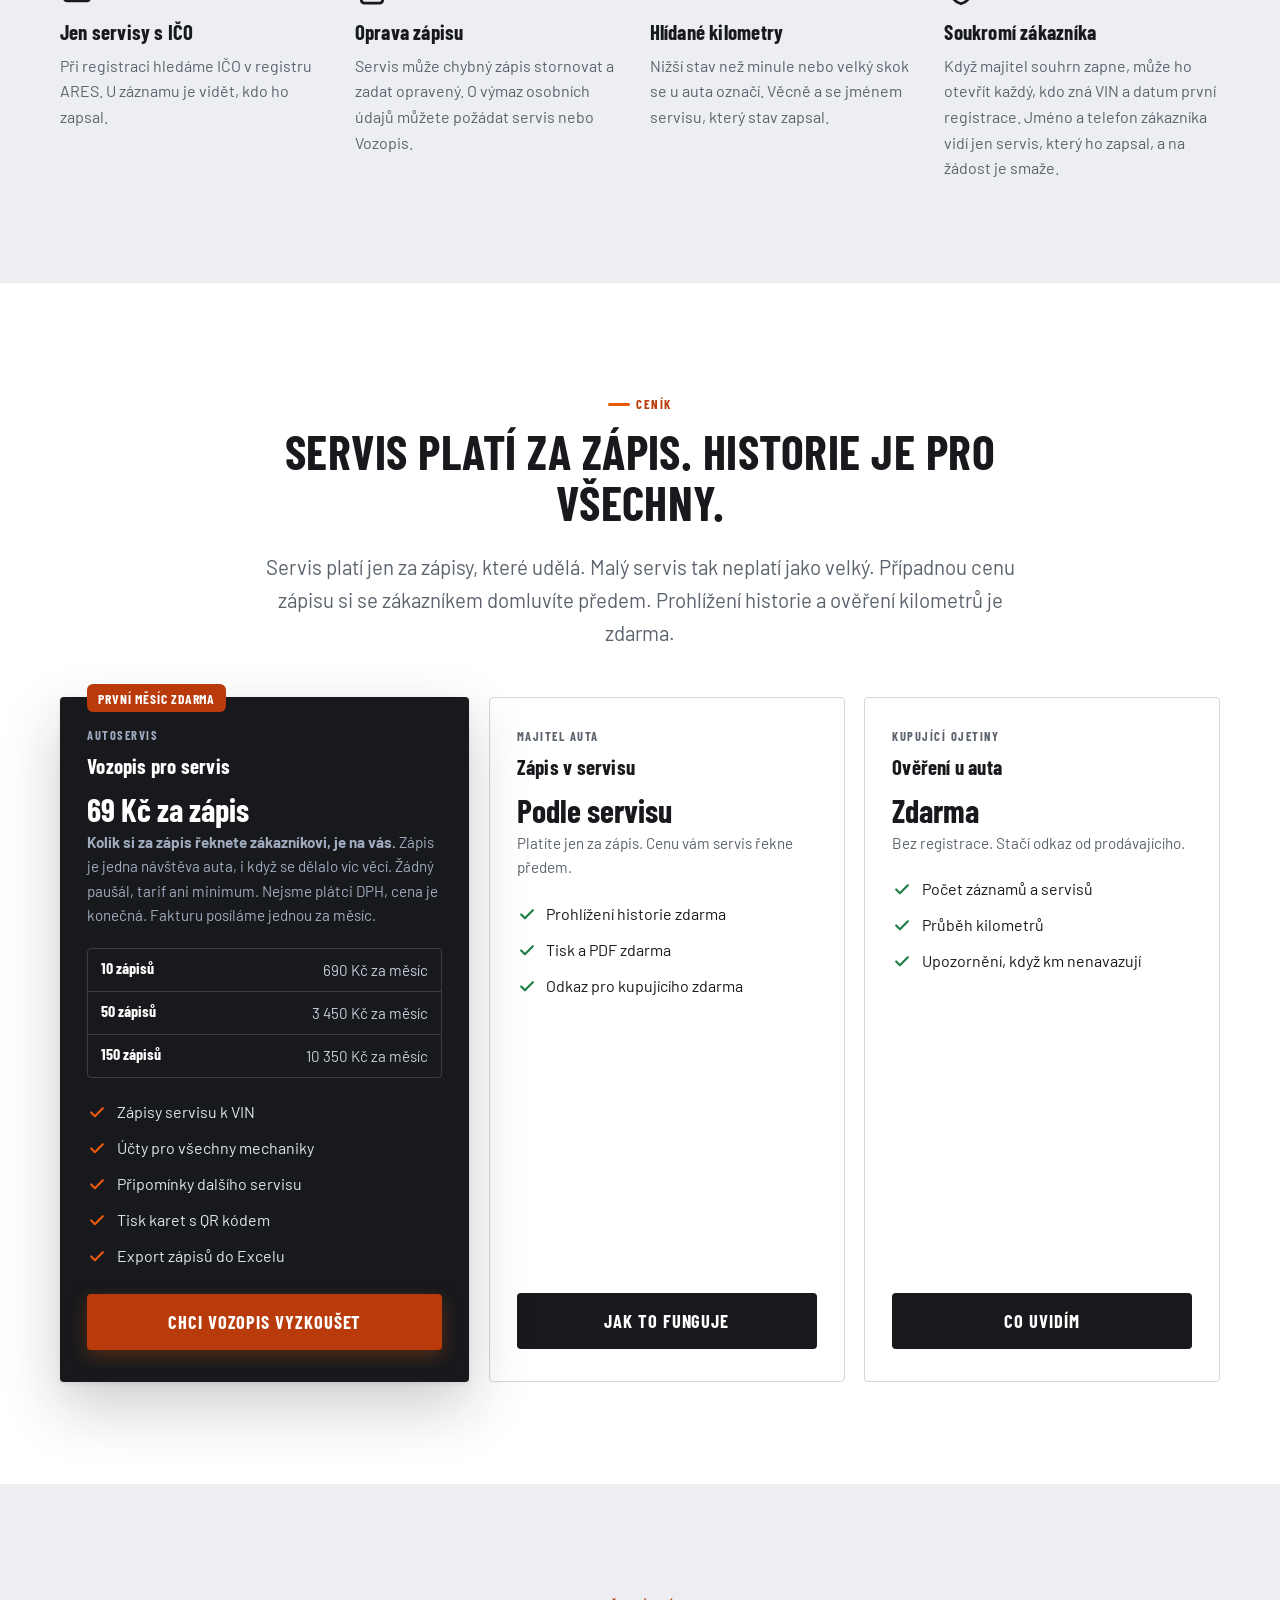
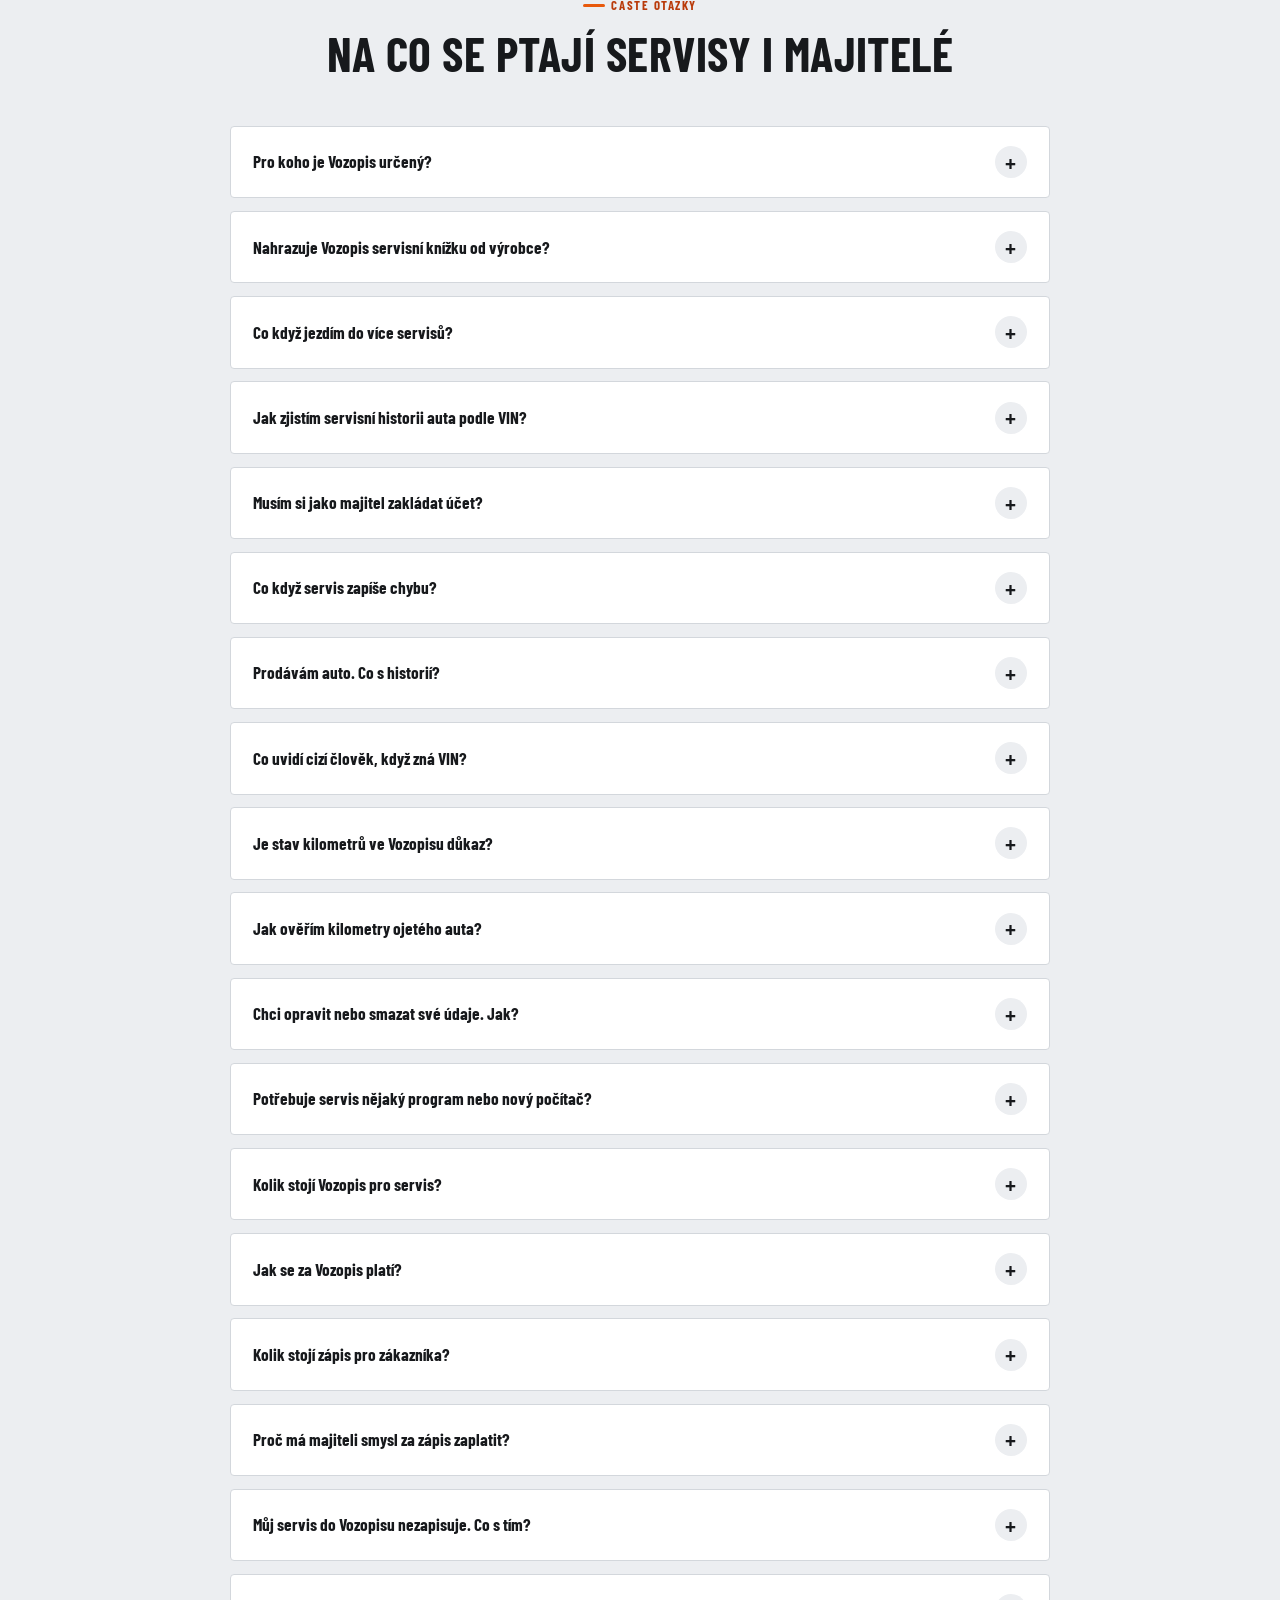
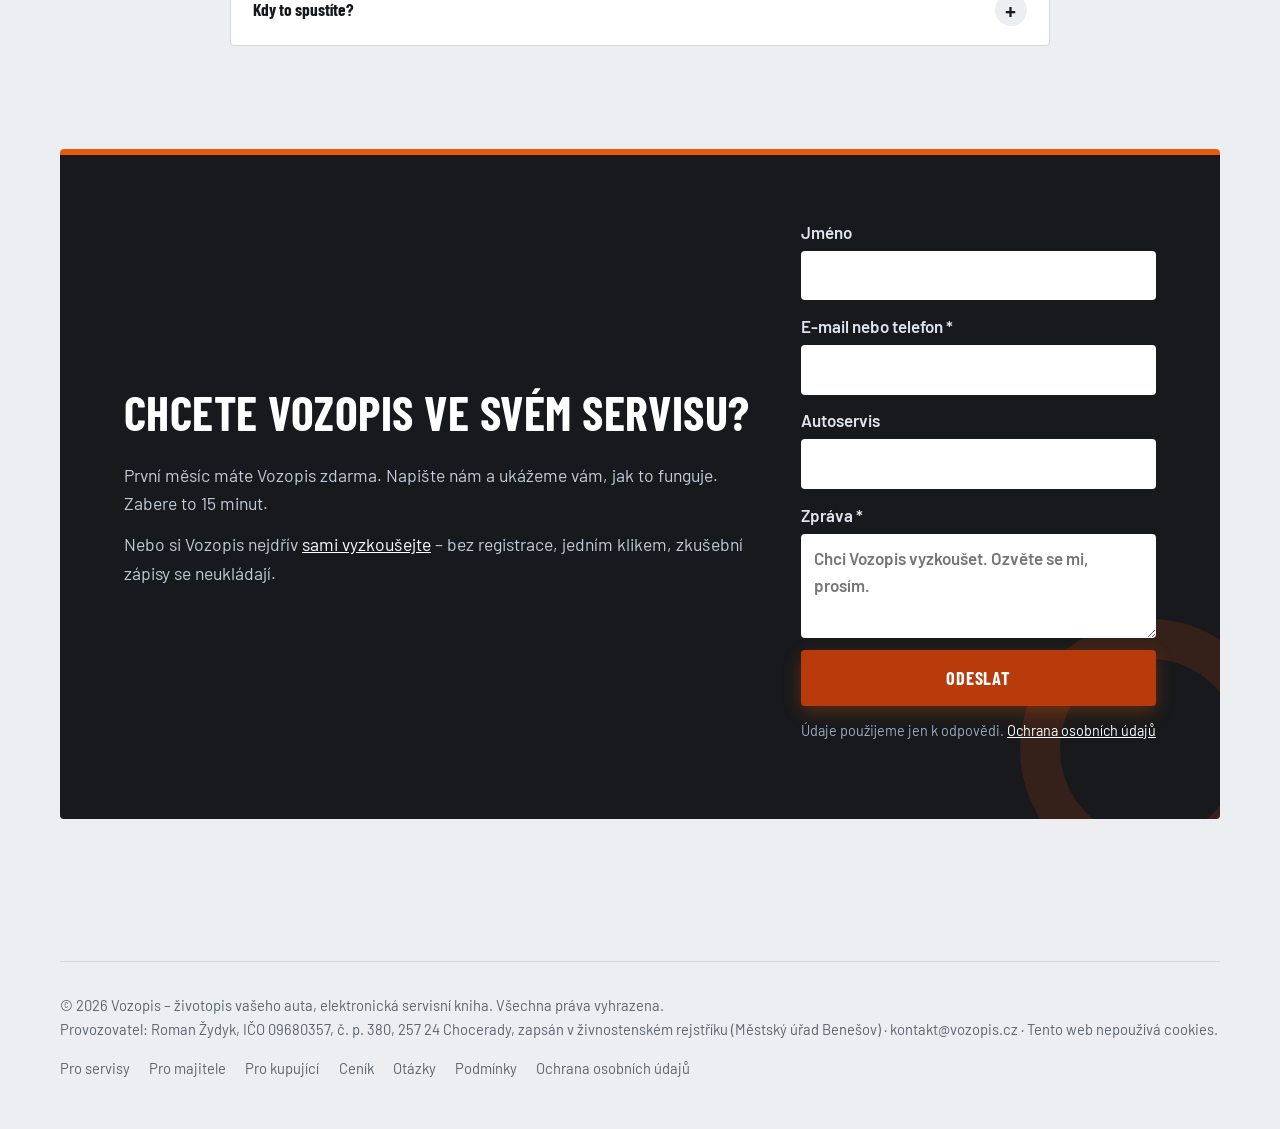
==== commit bd066e84: "Audit fixes: link contrast, contact form server error message, sitemap dates, README" ====
--- a/index.html
+++ b/index.html
@@ -3,8 +3,11 @@
 <head>
   <meta charset="utf-8">
   <meta name="viewport" content="width=device-width, initial-scale=1">
+  <meta http-equiv="Content-Security-Policy" content="default-src 'self'; script-src 'self' 'unsafe-inline' https://gc.zgo.at; style-src 'self' 'unsafe-inline'; img-src 'self' data: https://vozopis.goatcounter.com; font-src 'self'; connect-src 'self' https://muj.vozopis.cz https://vozopis.goatcounter.com; form-action 'self' https://muj.vozopis.cz; base-uri 'self'; object-src 'none'; upgrade-insecure-requests">
   <title>Elektronická servisní kniha pro autoservisy – Vozopis</title>
   <meta name="description" content="Elektronická servisní kniha pro nezávislé autoservisy. Zapište servis k VIN za minutu, zákazník dostane historii auta s QR kódem. 69 Kč za zápis, první měsíc zdarma.">
+  <meta name="seznam-wmt" content="udzOZ62JPXvHCXCHGnqssw8rK8I8wcon">
+  <meta name="google-site-verification" content="R-8-xEMeauHcxNSVsWVb1UwVTLIKSktk6H_qEtvczLI">
   <meta name="theme-color" content="#17191c">
   <meta name="tdm-reservation" content="1">
   <meta name="robots" content="noai, noimageai">
@@ -150,7 +153,7 @@
     ]
   }
   </script>
-  <script data-goatcounter="https://vozopis.goatcounter.com/count" async src="//gc.zgo.at/count.js"></script>
+  <script data-goatcounter="https://vozopis.goatcounter.com/count" async src="https://gc.zgo.at/count.v5.js" crossorigin="anonymous" integrity="sha384-atnOLvQb9t+jTSipvd75X2yginT4PjVbqDdlJAmxMm+wYElFmeR6EmLP5bYeoRVQ"></script>
 </head>
 <body>
 
@@ -683,7 +686,9 @@
     try {
       const r = await fetch(cf.dataset.endpoint, { method: "POST", body: new FormData(cf) });
       if (r.ok) { cf.reset(); status.textContent = "Díky! Zprávu jsme dostali a brzy se vám ozveme."; }
-      else status.textContent = r.status === 429 ? "Příliš mnoho zpráv za hodinu. Zkuste to později." : "Zkontrolujte kontakt a zprávu.";
+      else status.textContent = r.status === 429 ? "Příliš mnoho zpráv za hodinu. Zkuste to později."
+        : r.status >= 500 ? "Zprávu se nepodařilo odeslat. Napište nám prosím na kontakt@vozopis.cz."
+        : "Zkontrolujte kontakt a zprávu.";
     } catch {
       status.textContent = "Zprávu se nepodařilo odeslat. Napište nám prosím na kontakt@vozopis.cz.";
     } finally { btn.disabled = false; }
--- a/assets/style.css
+++ b/assets/style.css
@@ -25,7 +25,7 @@
   --text: #17191c;
   --muted: #5b636d;
   --amber: #e8590c;
-  --amber-dark: #c2410c;
+  --amber-dark: #b93a0a; /* #c2410c was 4.45:1 on the grey background, below WCAG AA */
   --amber-on-dark: #f97316;
   --amber-soft: #fff1e8;
   --ok: #1d7f47;
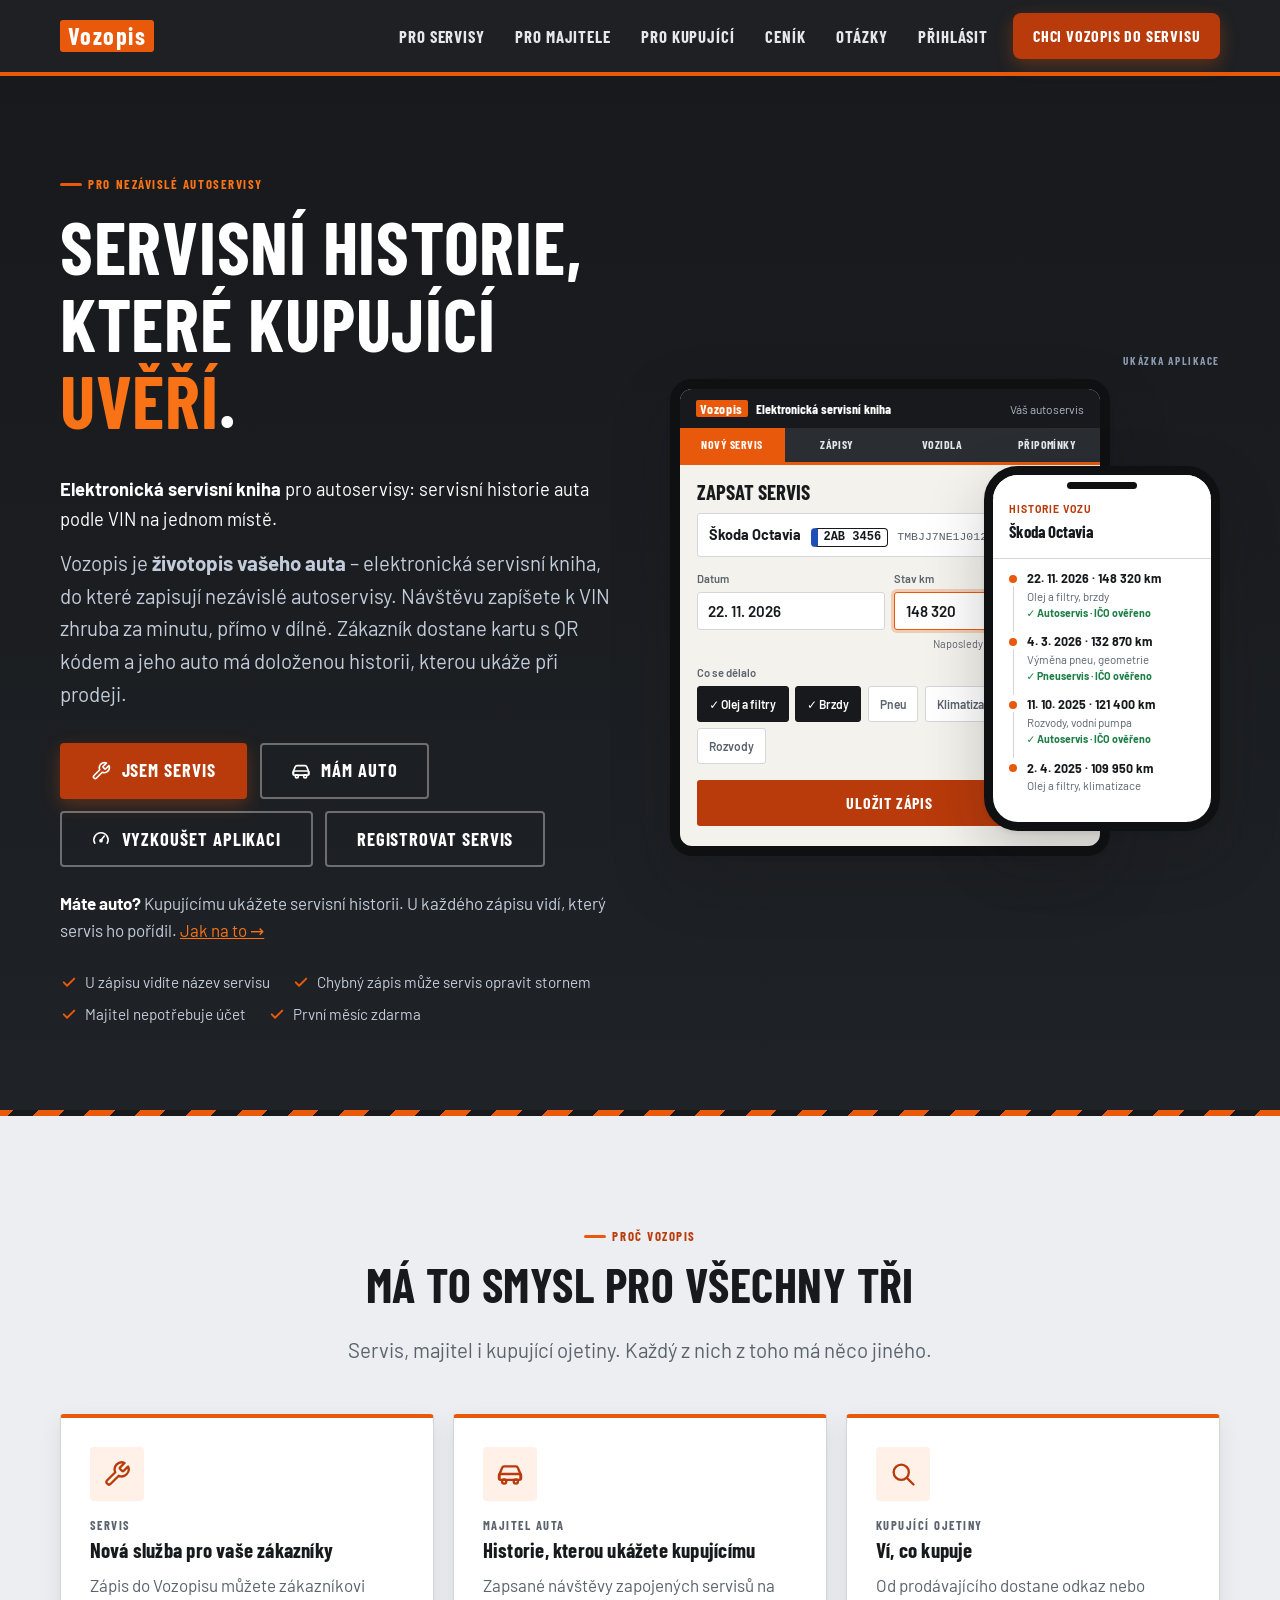
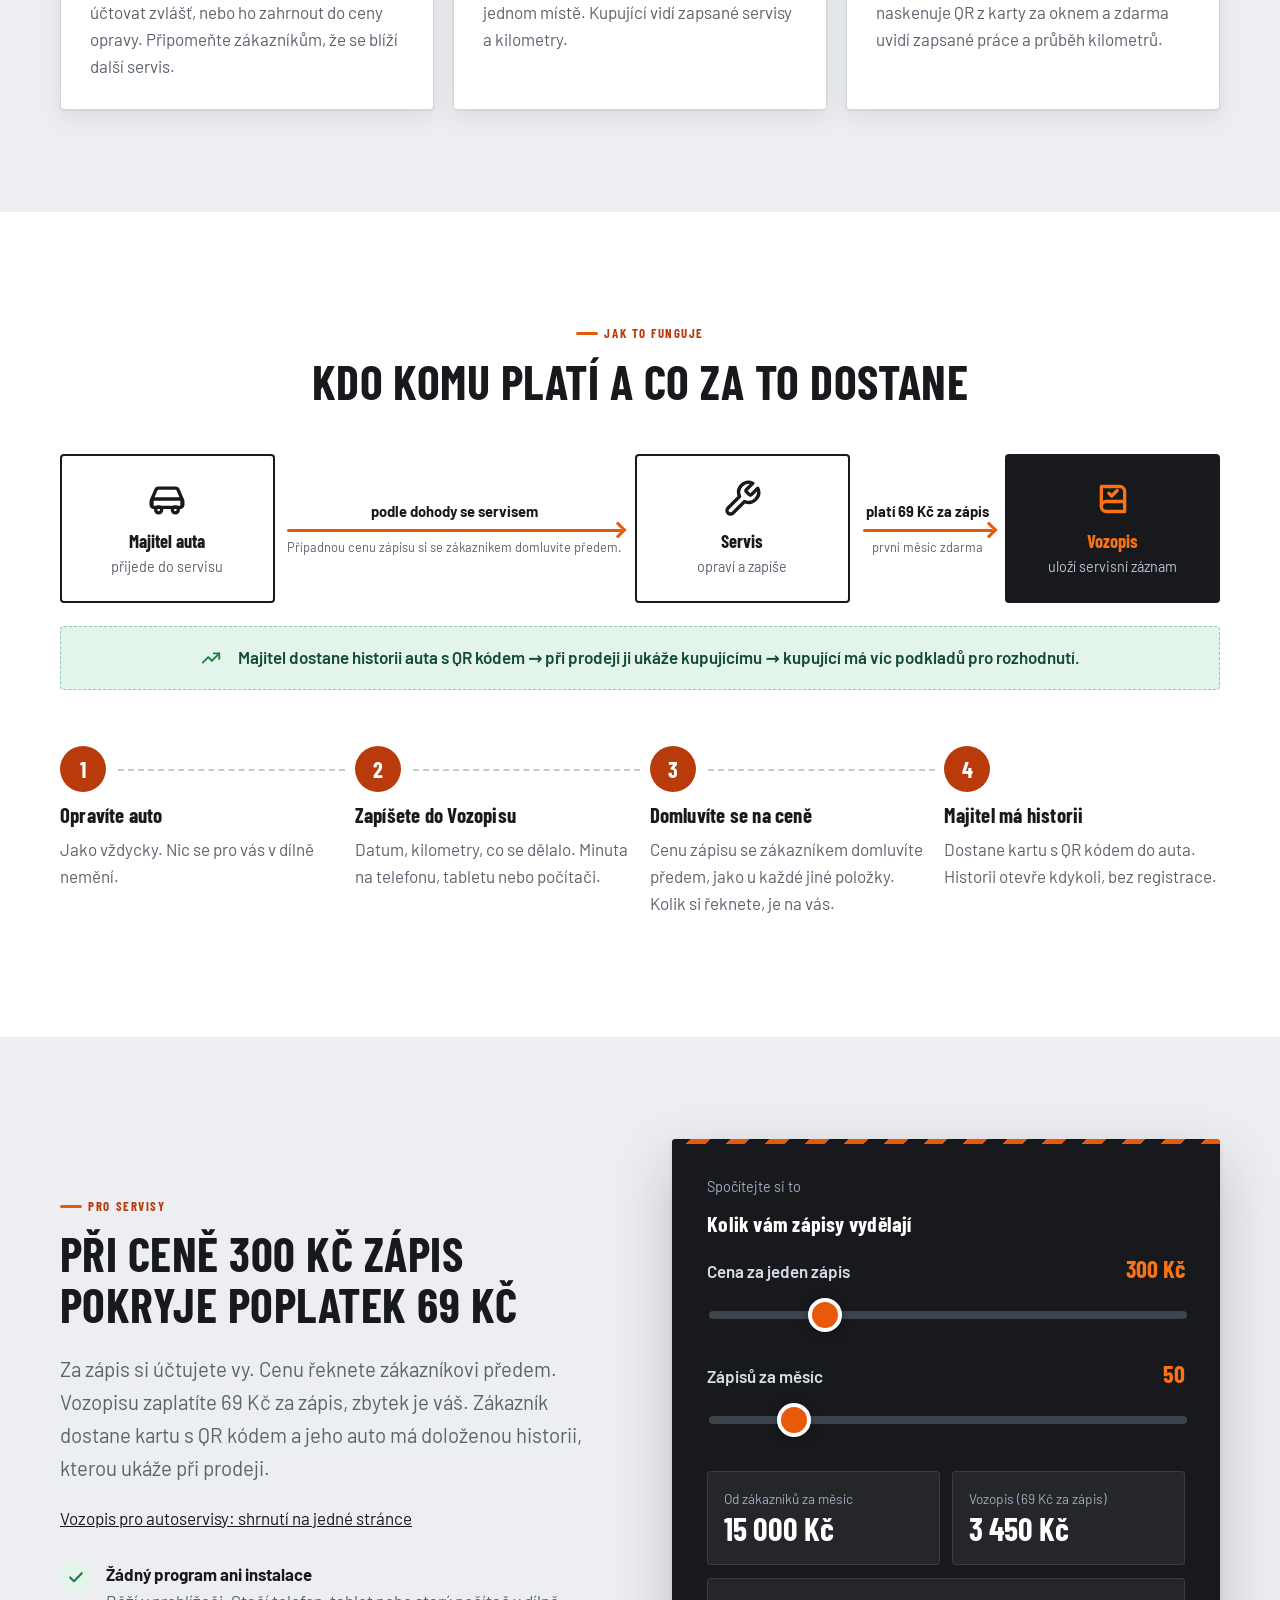
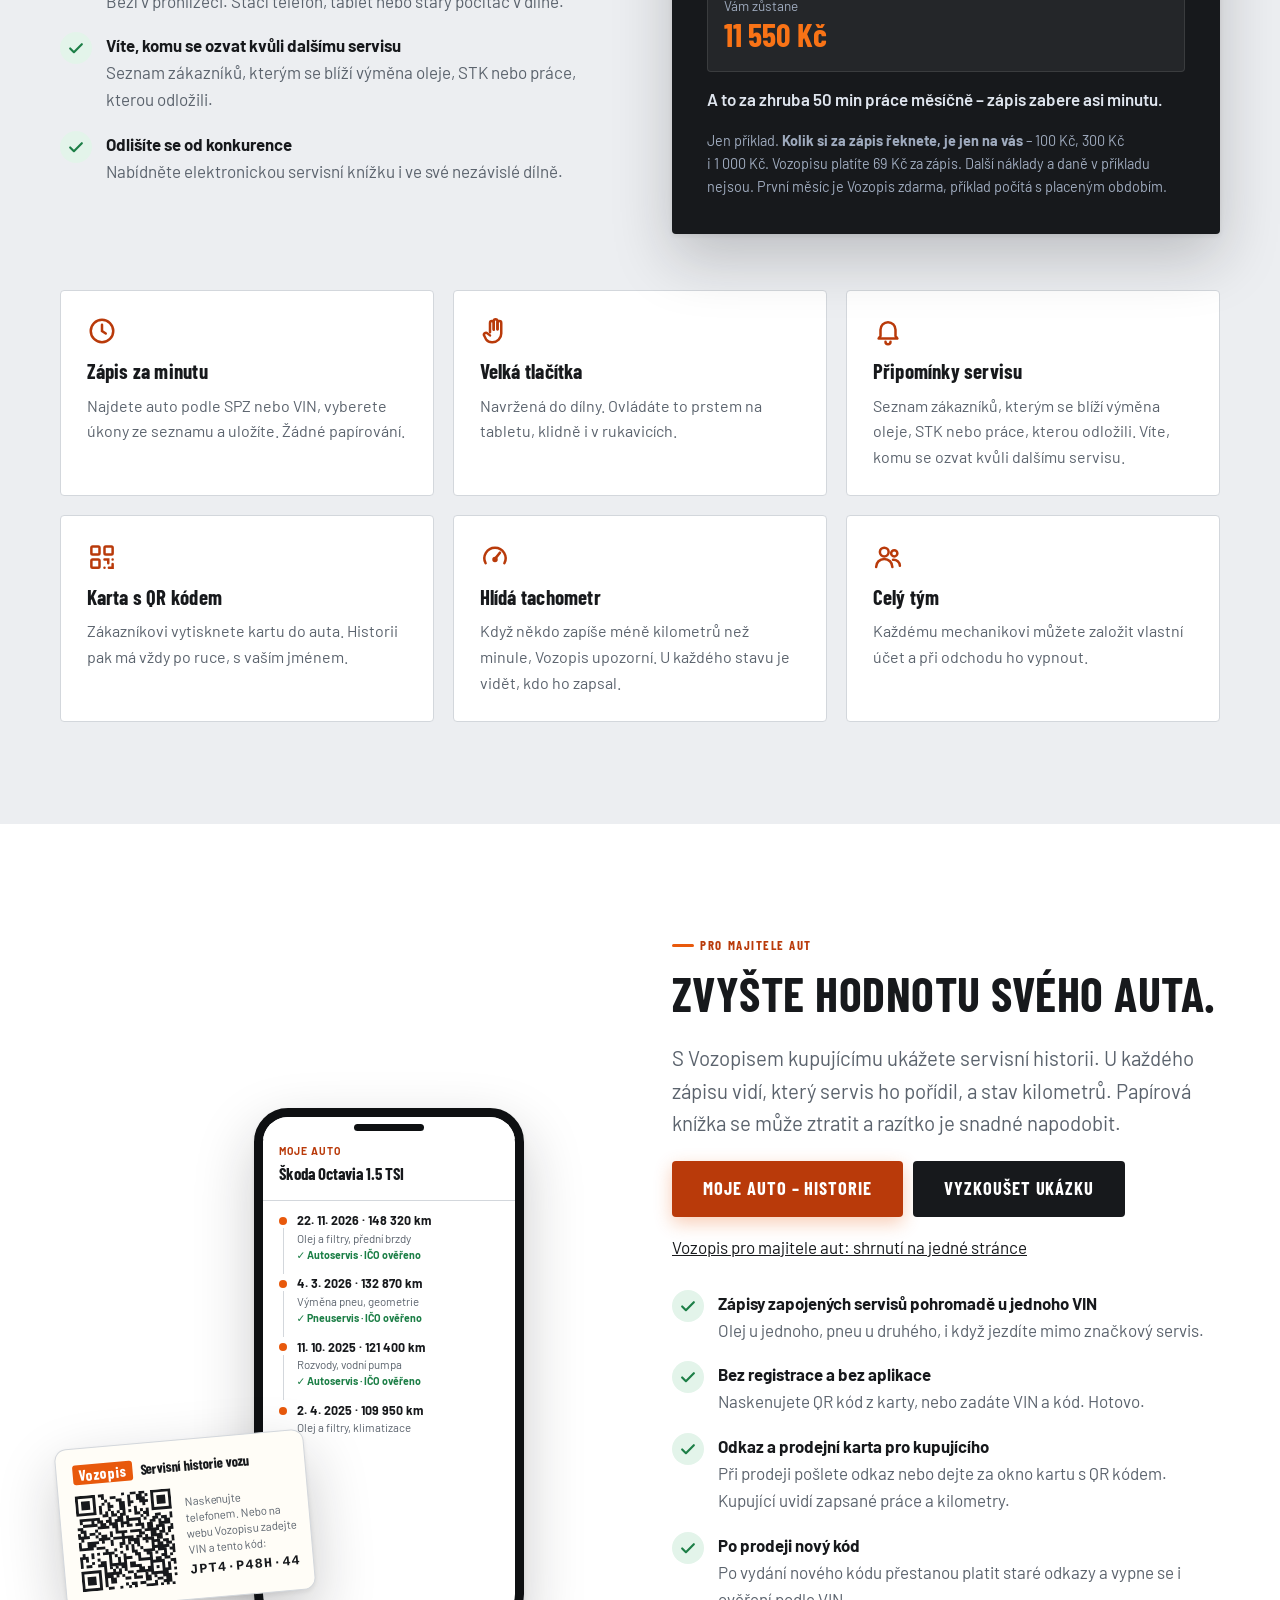
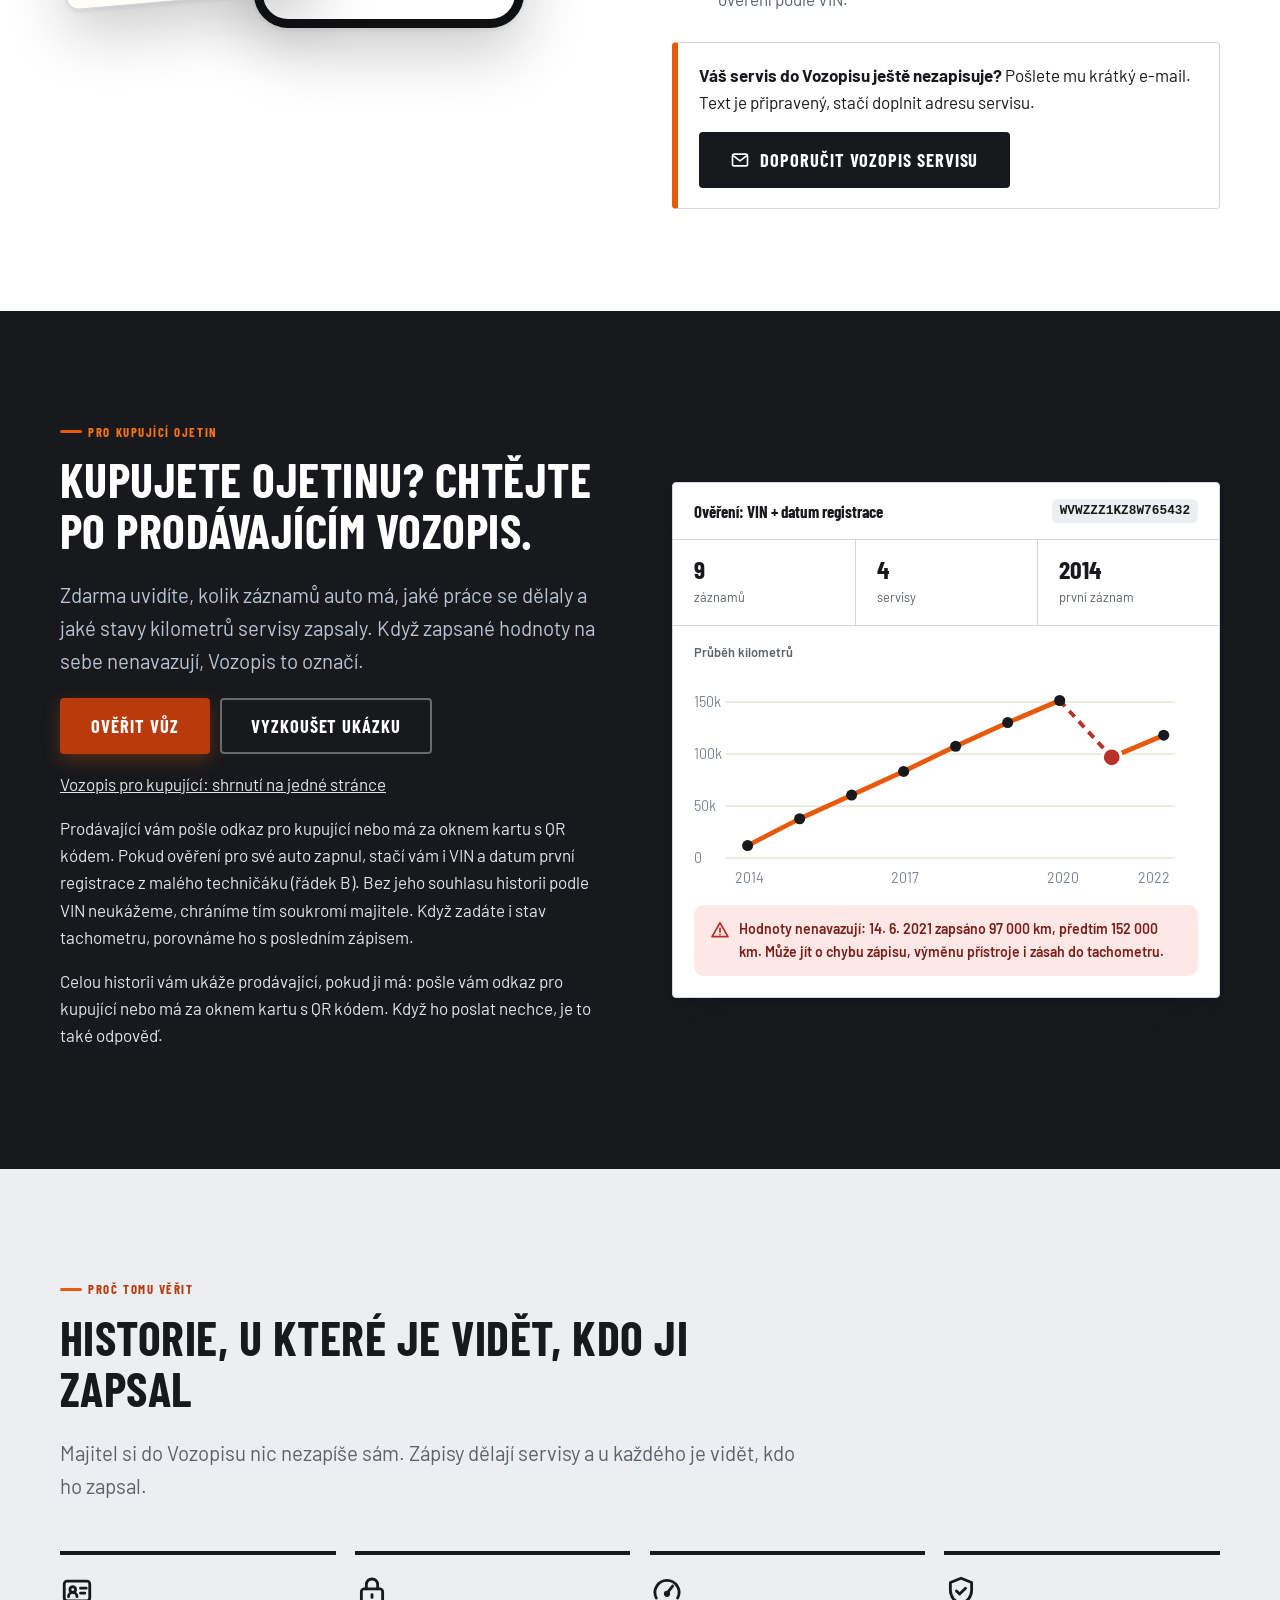
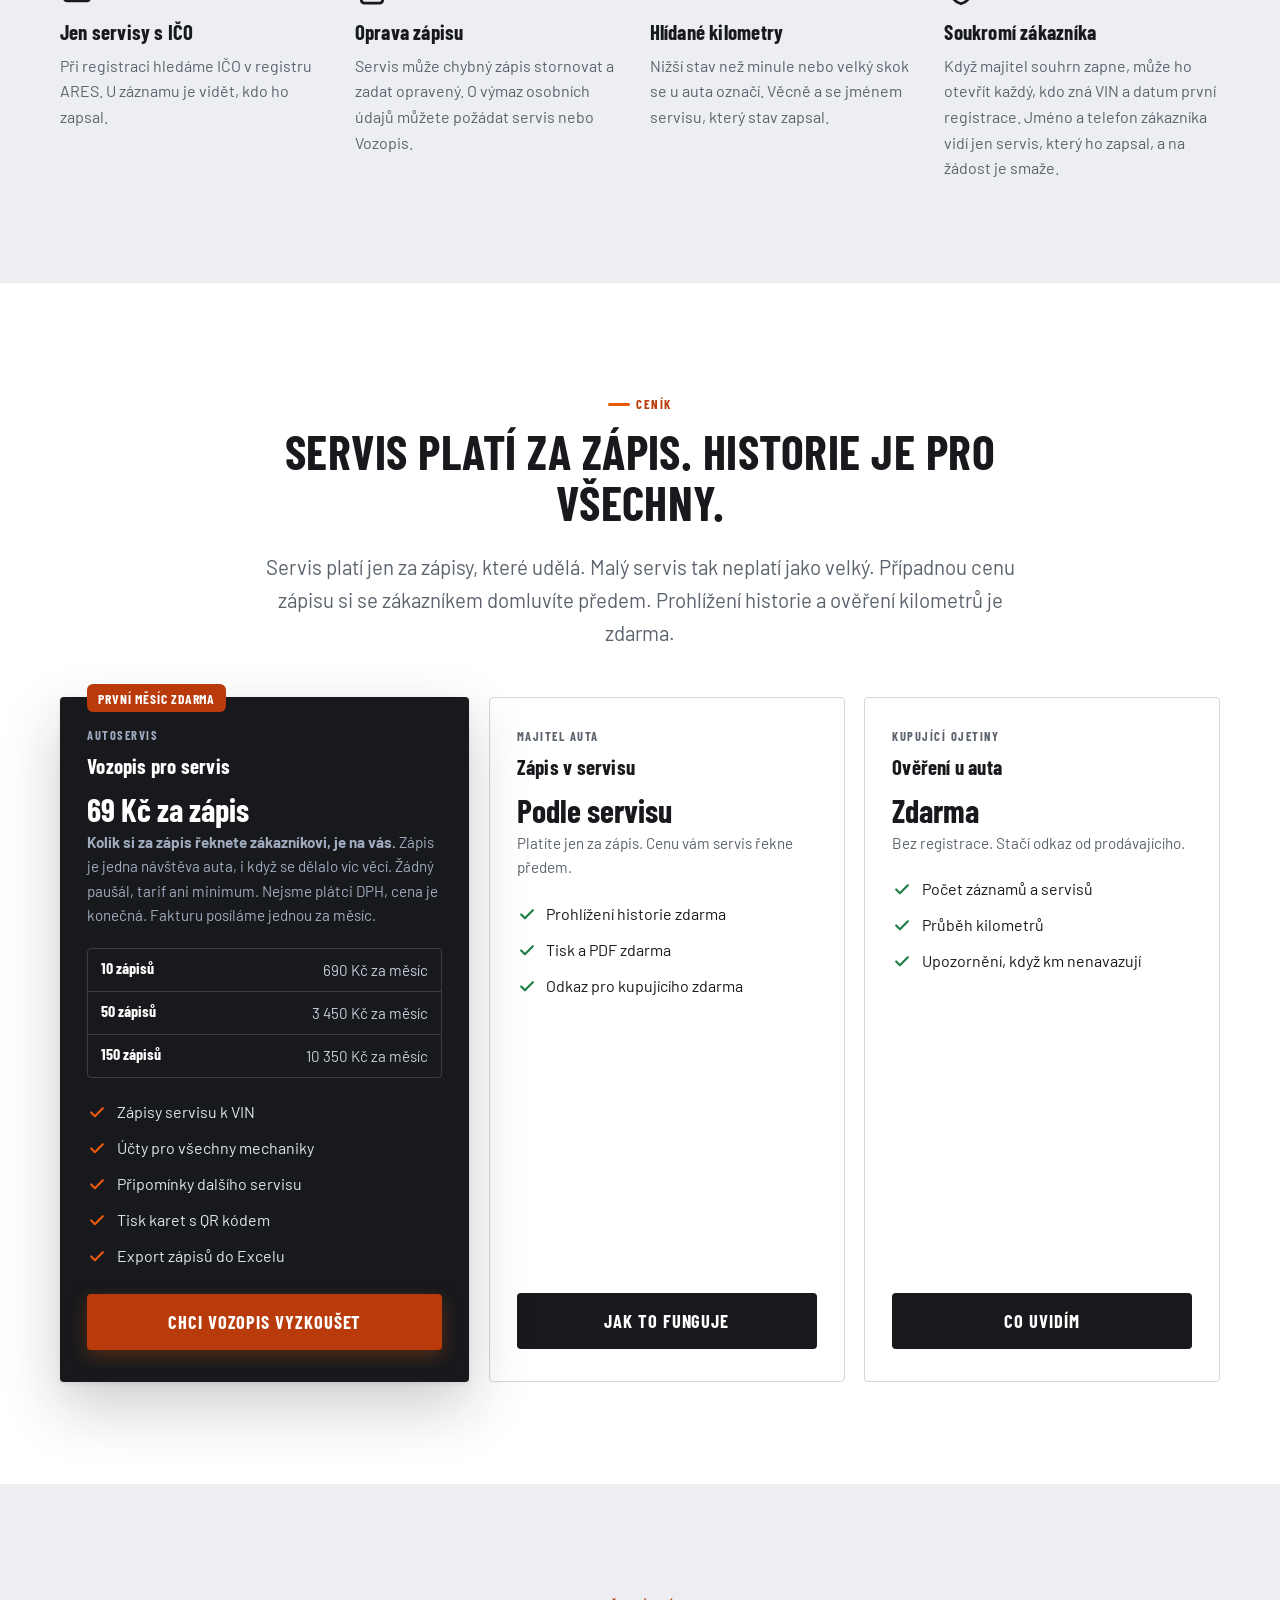
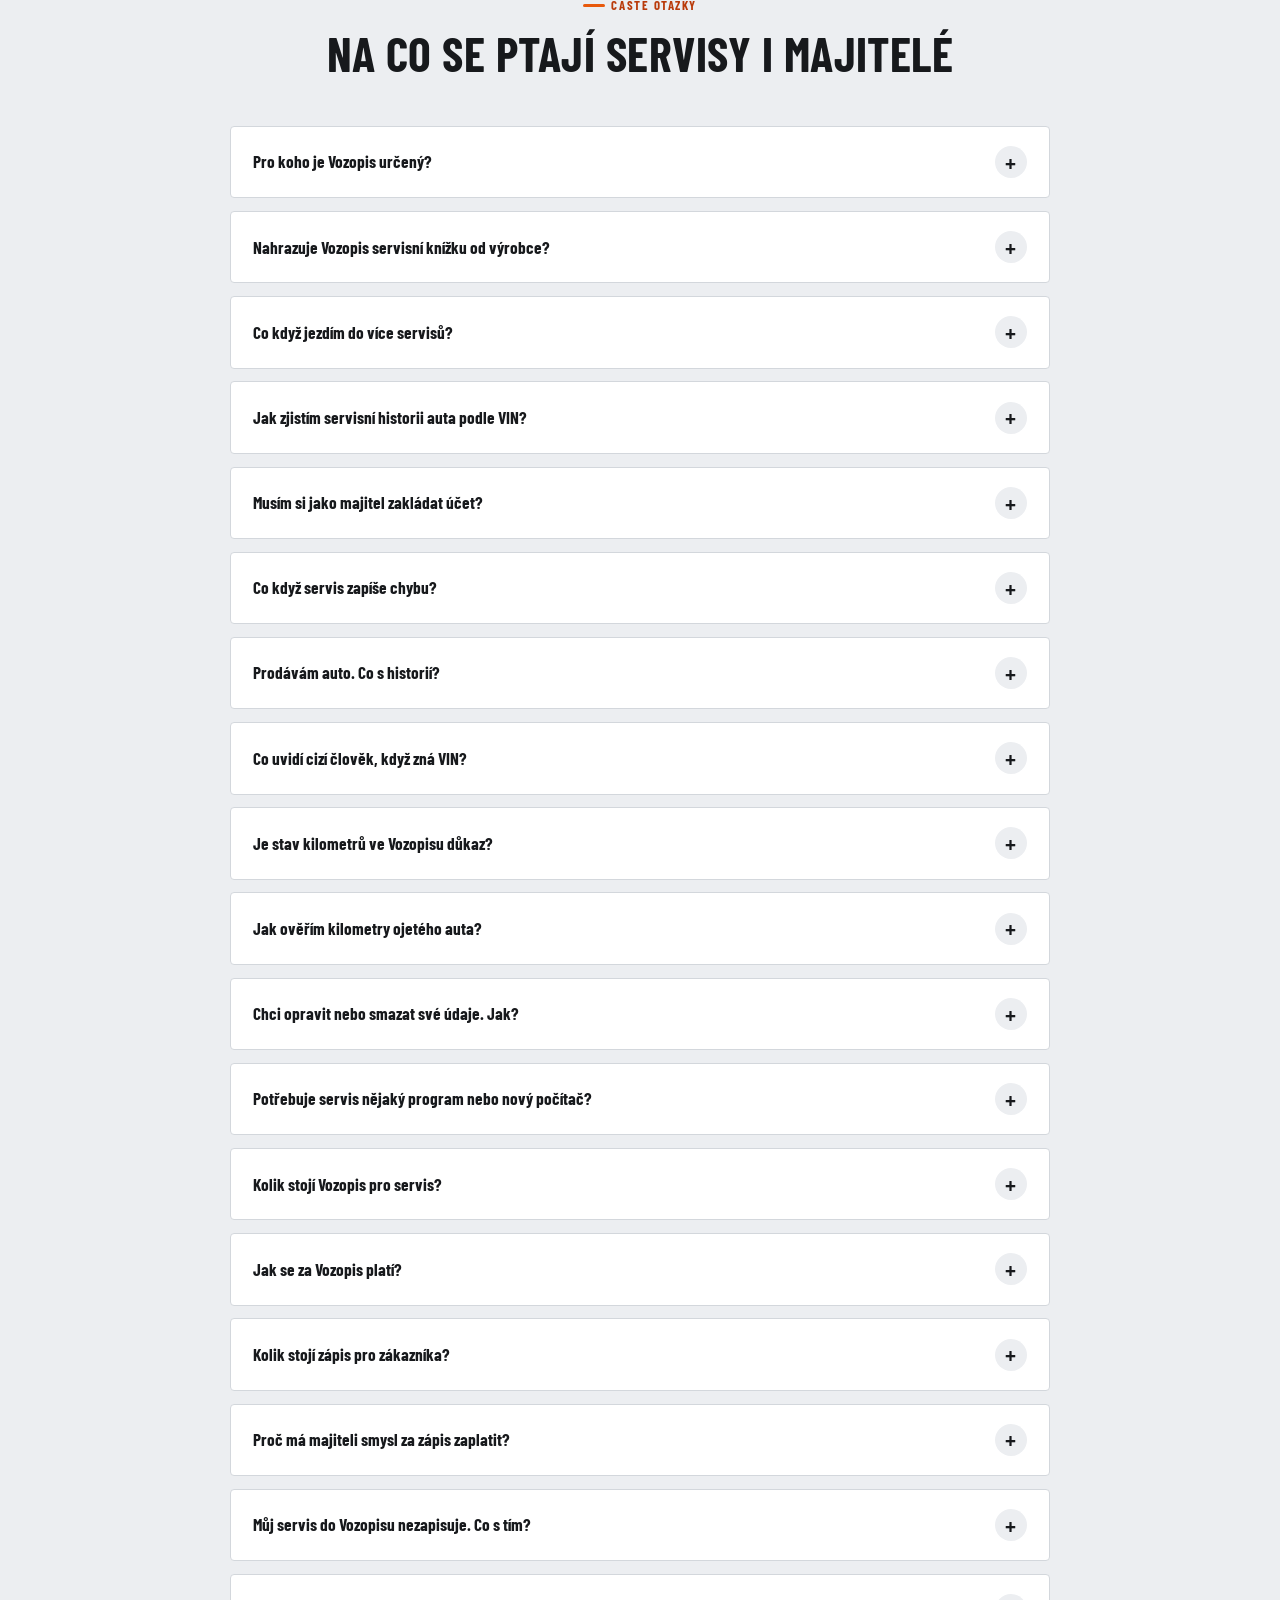
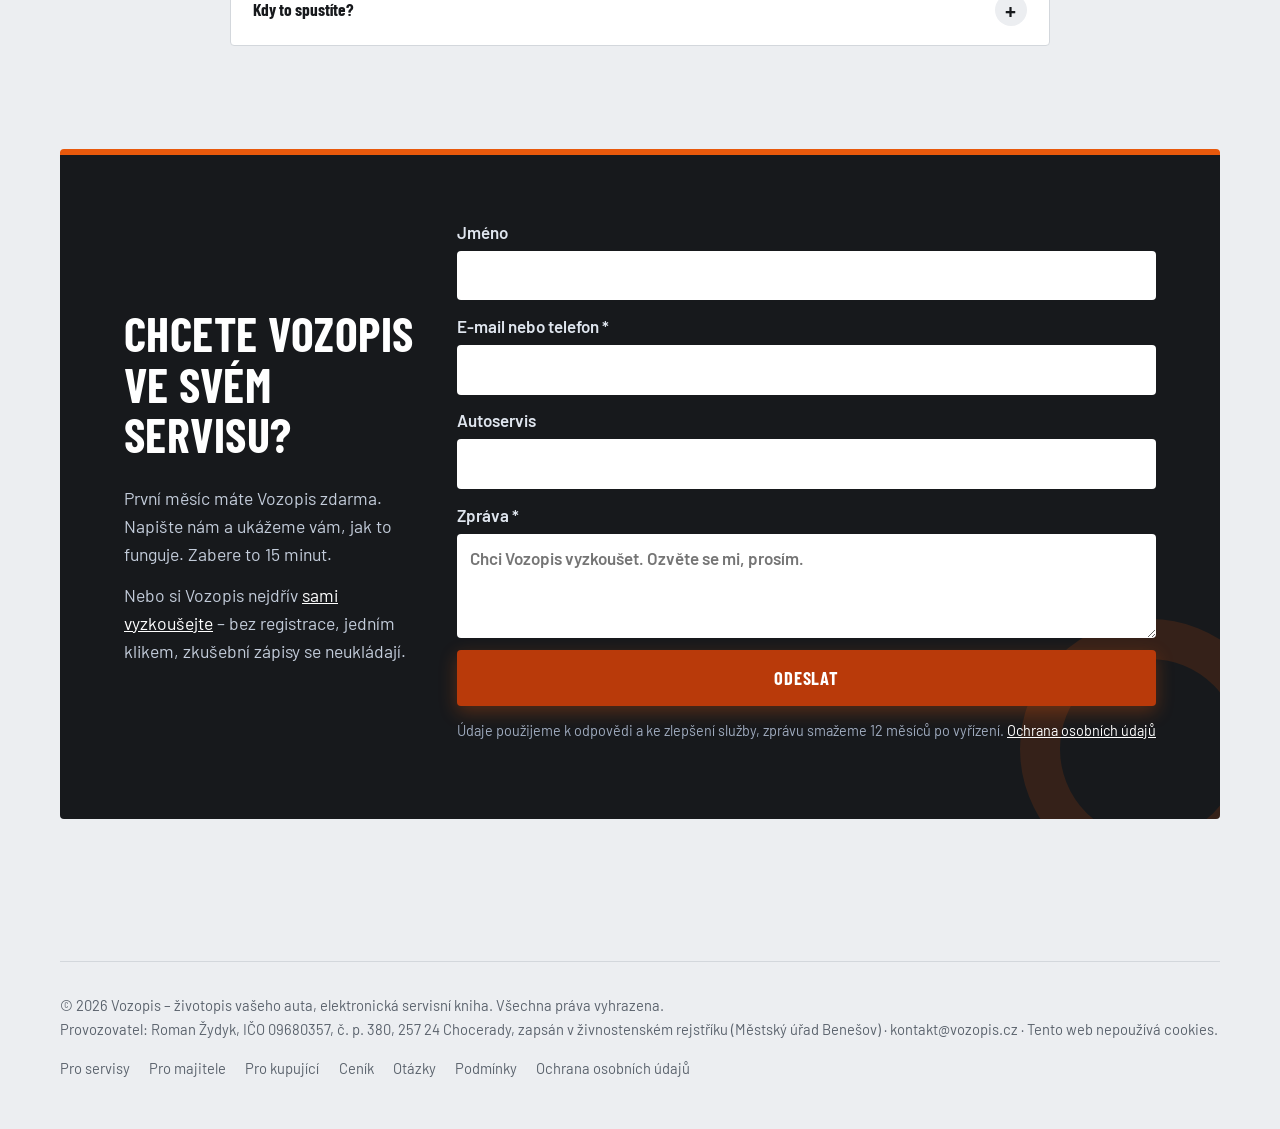
==== commit f14dc8ea: "Privacy page draft: GoatCounter operator, GitHub Pages transfer basis, app cookies, account data" ====
--- a/index.html
+++ b/index.html
@@ -587,7 +587,7 @@
         <label>Autoservis<input name="workshop_name" autocomplete="organization"></label>
         <label>Zpráva *<textarea name="text" rows="3" required placeholder="Chci Vozopis vyzkoušet. Ozvěte se mi, prosím."></textarea></label>
         <button class="btn btn-primary">Odeslat</button>
-        <p class="form-note">Údaje použijeme jen k&nbsp;odpovědi. <a href="ochrana-udaju.html">Ochrana osobních údajů</a></p>
+        <p class="form-note">Údaje použijeme k&nbsp;odpovědi a ke zlepšení služby, zprávu smažeme 12 měsíců po vyřízení. <a href="ochrana-udaju.html">Ochrana osobních údajů</a></p>
         <p id="contact-status" class="form-note" role="status"></p>
       </form>
     </div>
